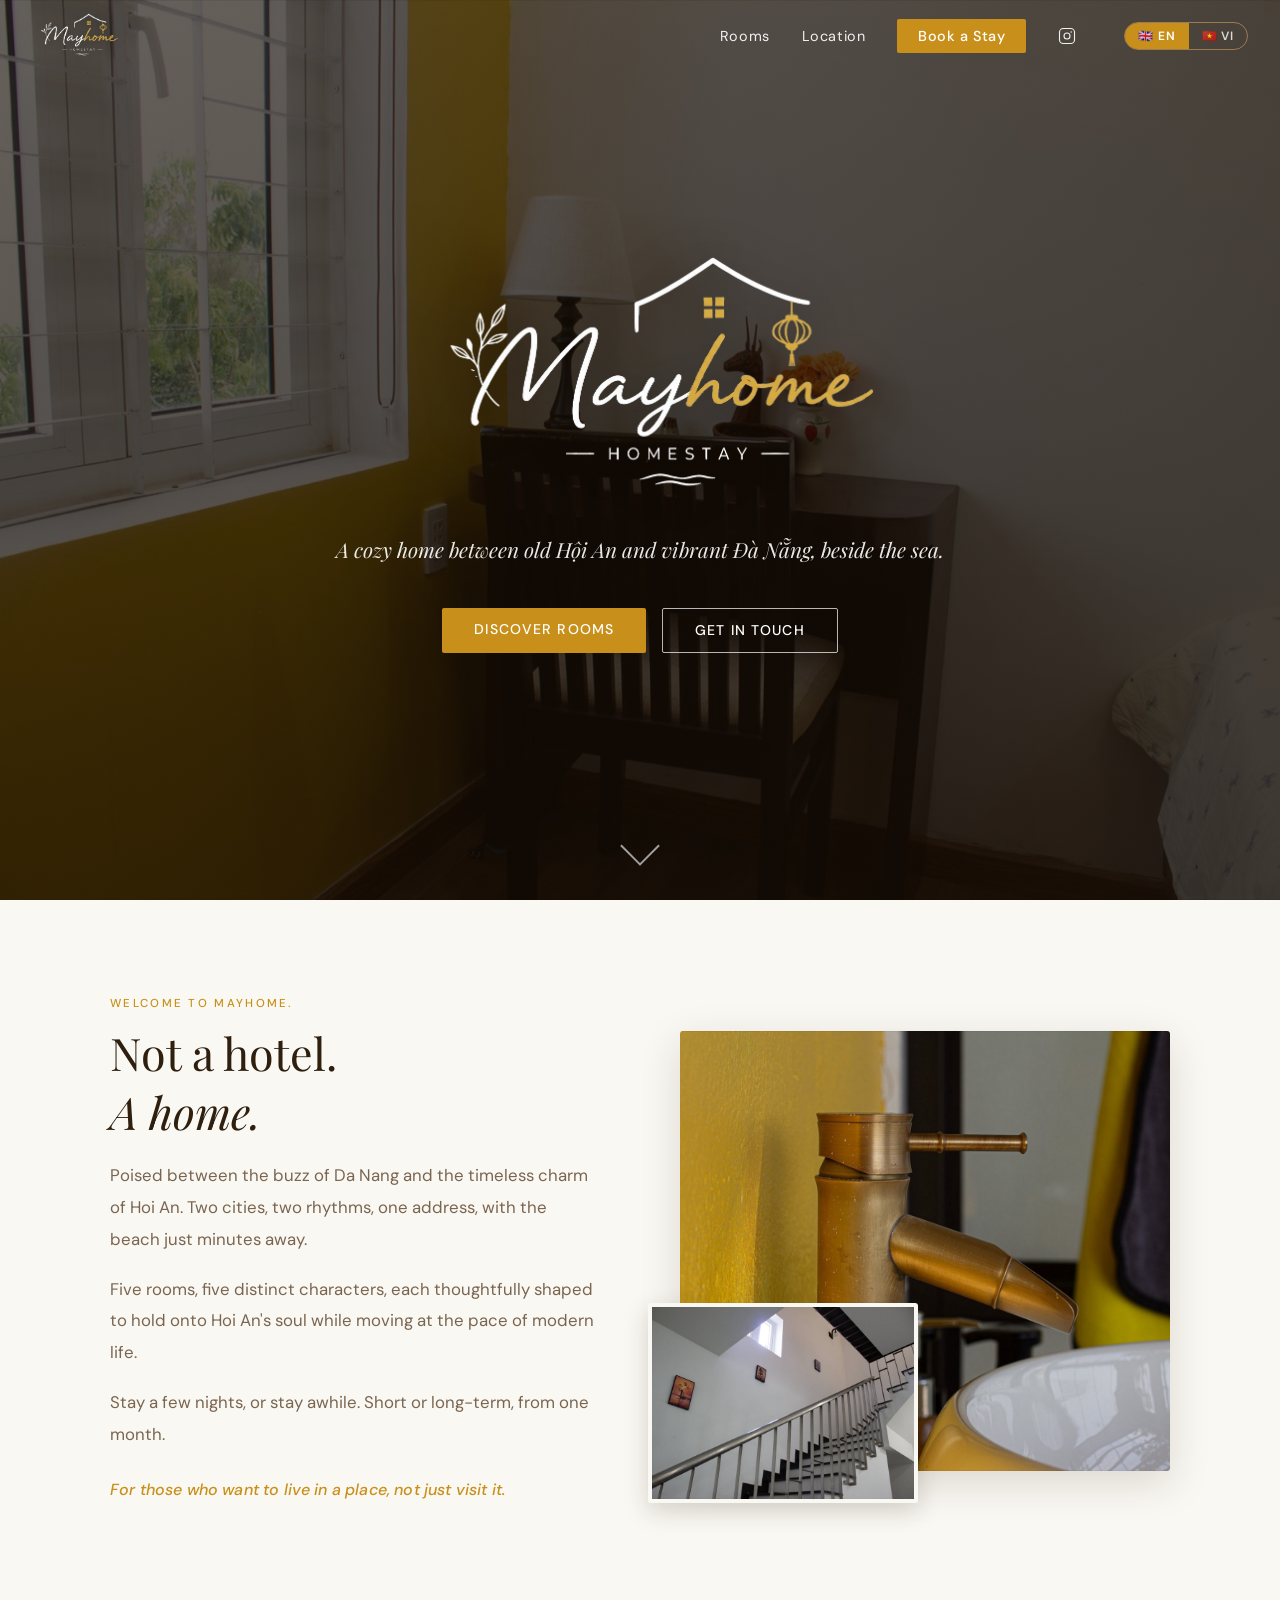
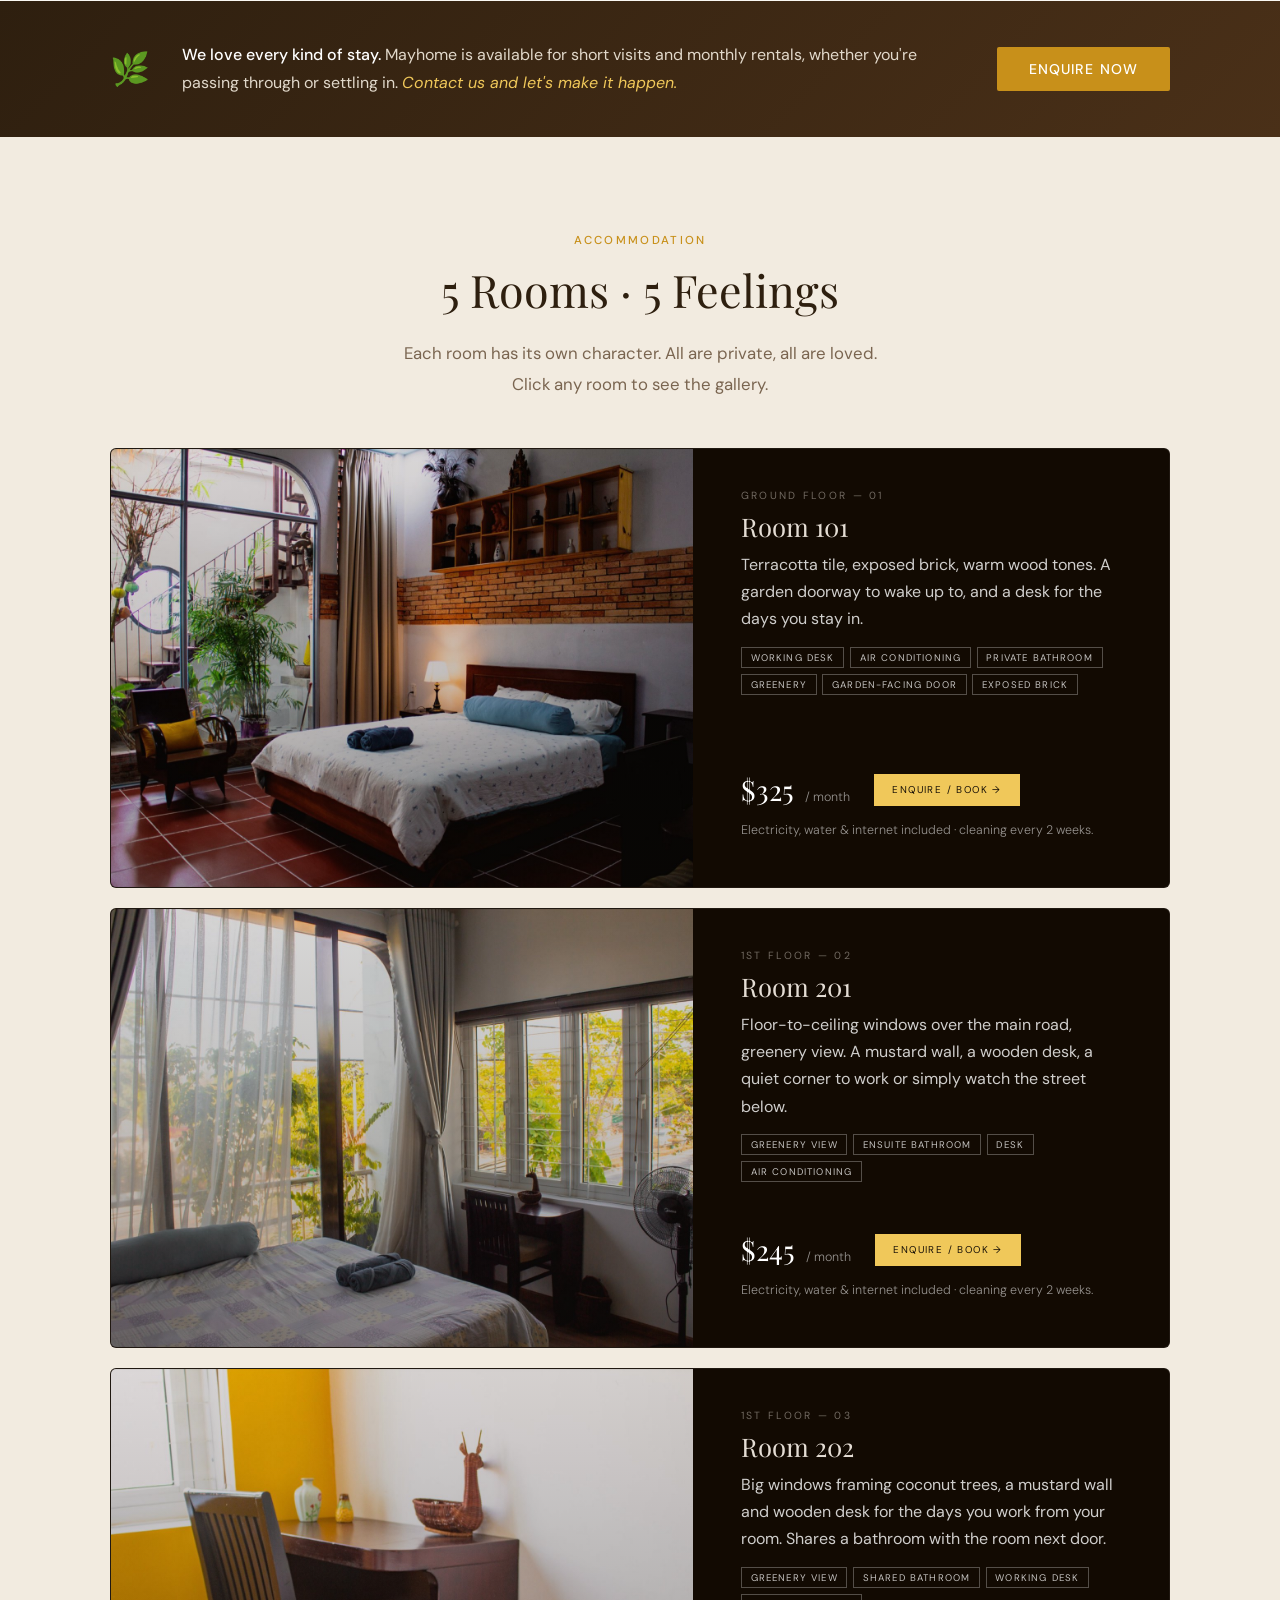
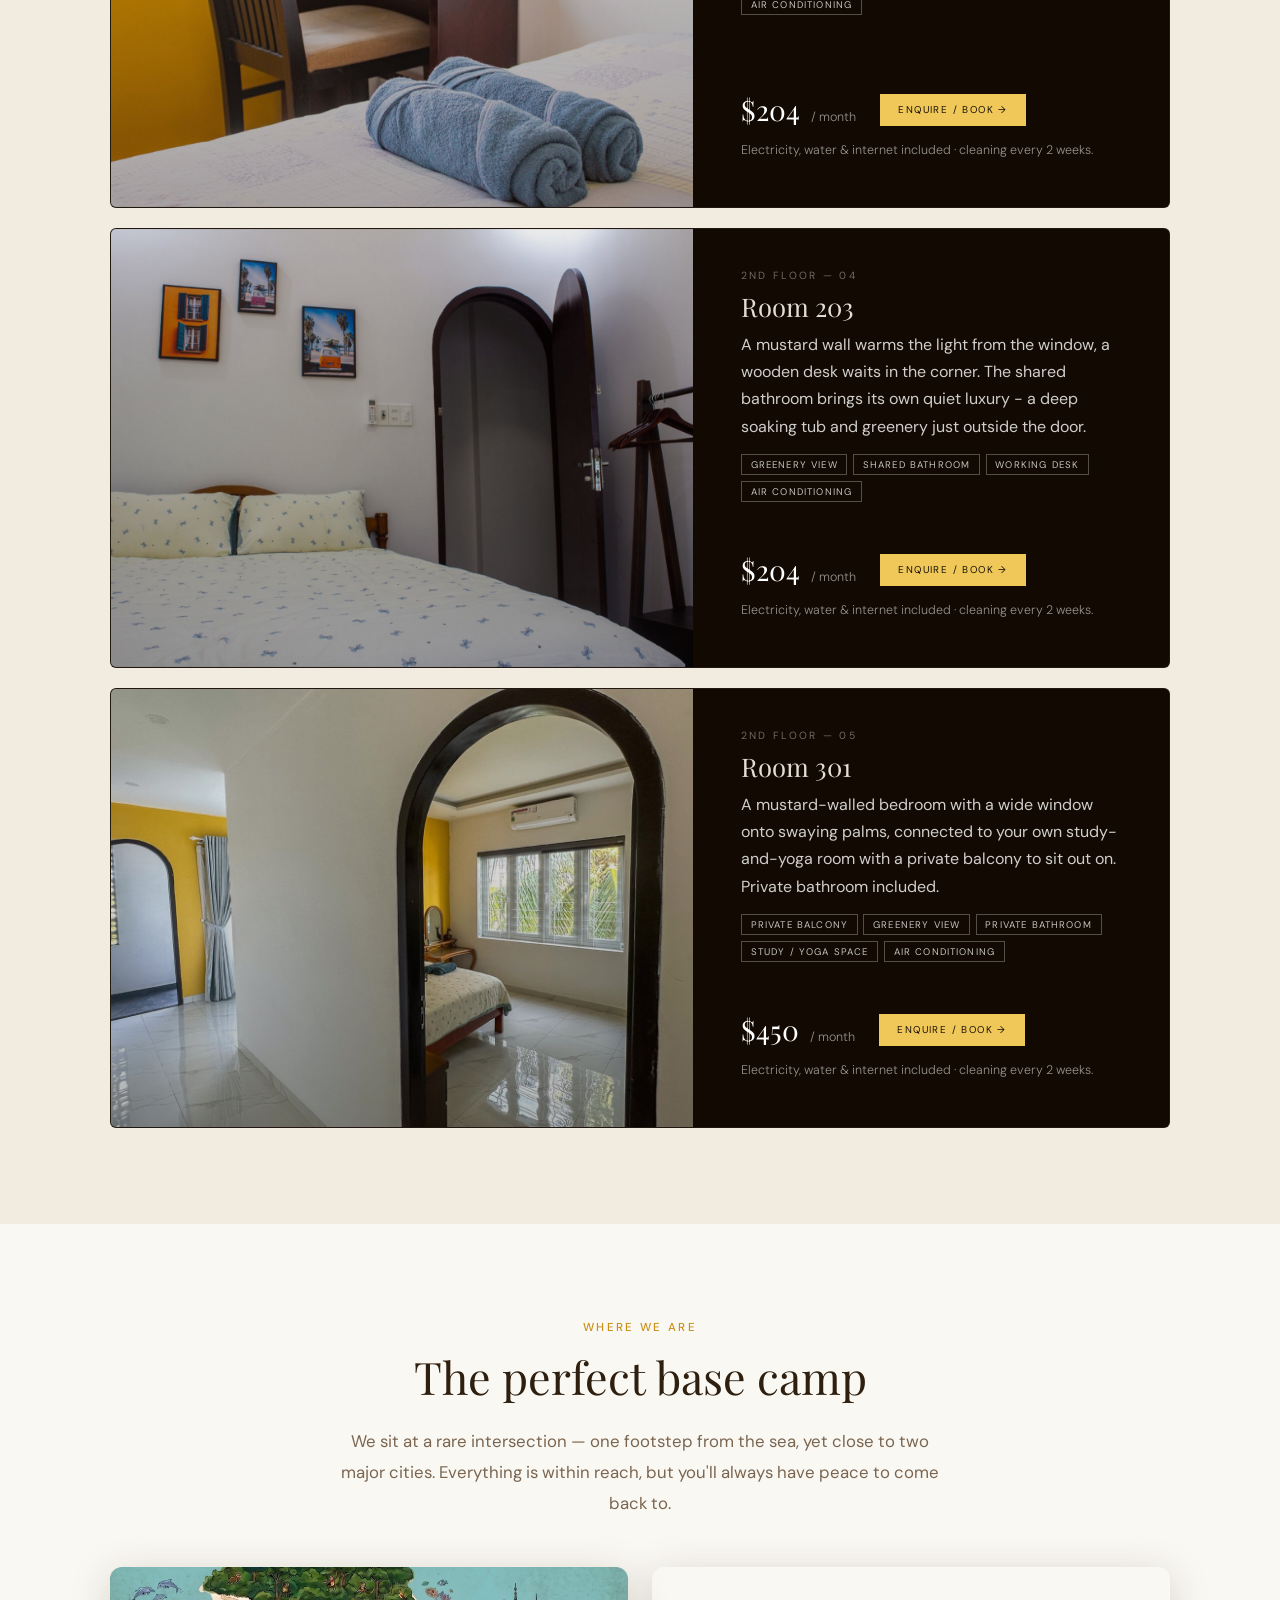
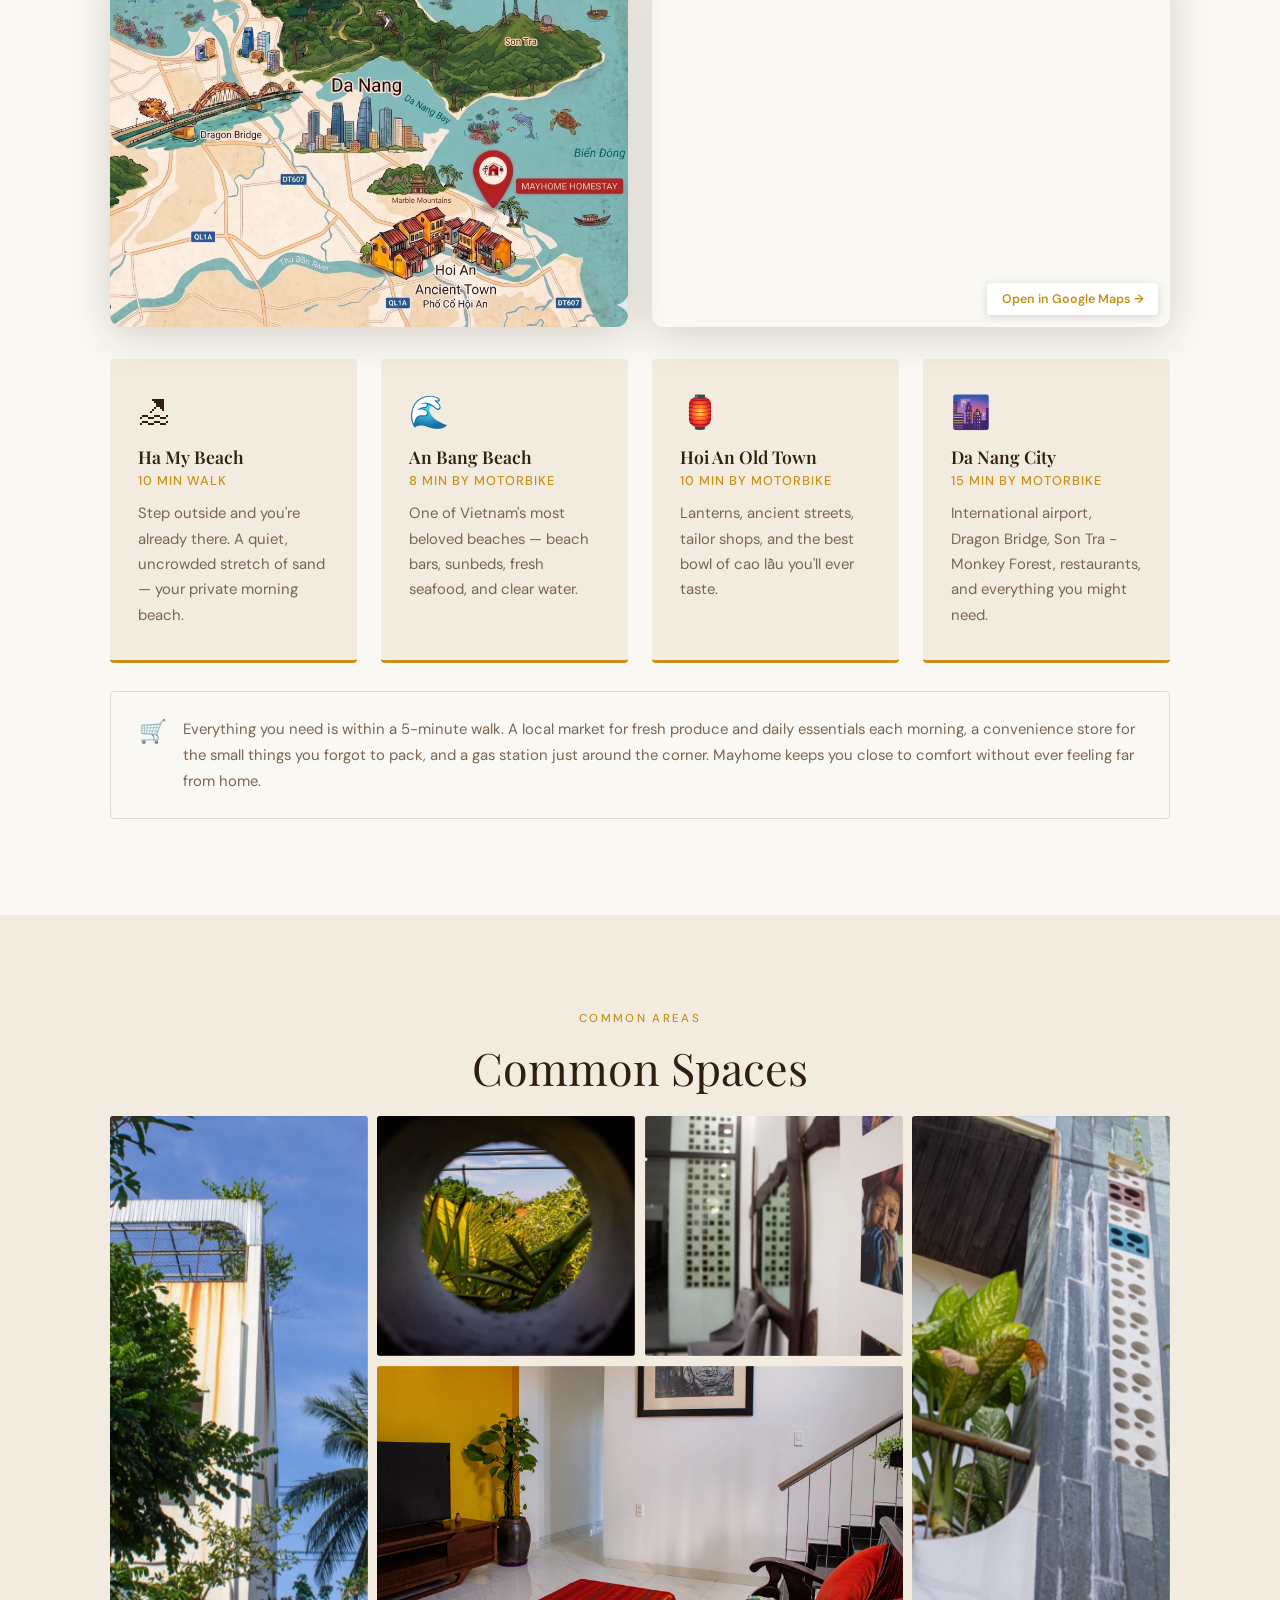
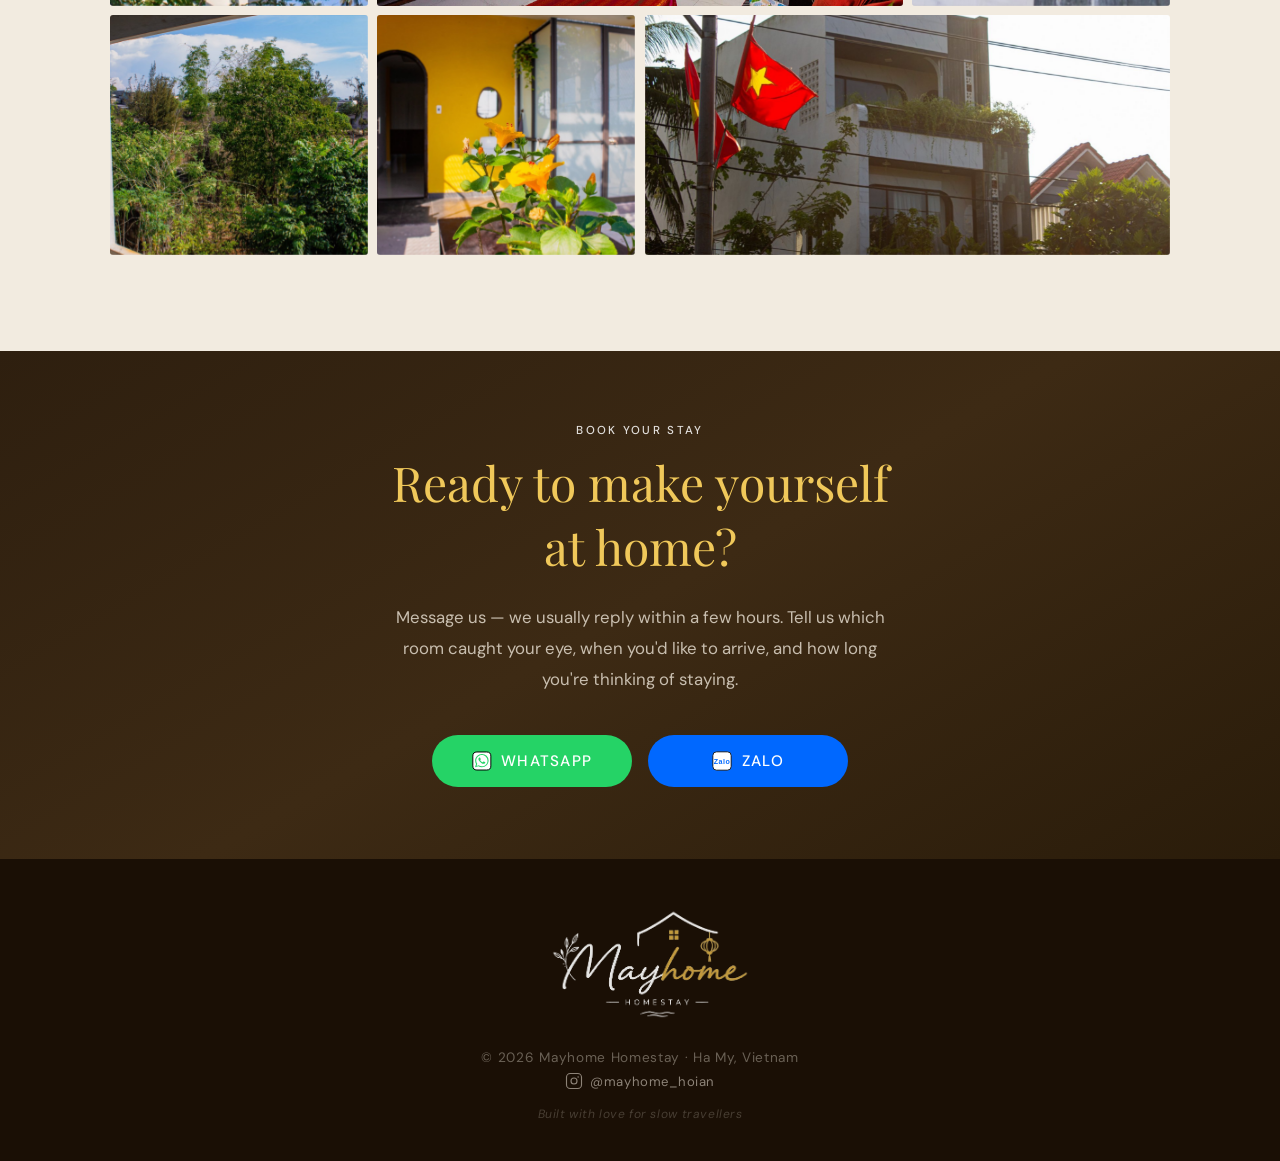
==== index.html @ 9f1d00bd "Add branded social share banner Composite logo over a hero photo (1200x630) for consistent link prev" ====
<!DOCTYPE html>
<html lang="en">
<head>
  <meta charset="UTF-8" />
  <meta name="viewport" content="width=device-width, initial-scale=1.0" />
  <title>Mayhome Homestay — Hoi An, Vietnam</title>
  <meta name="description" content="Mayhome Homestay — five private rooms between Da Nang and Hoi An, one minute from the sea. Monthly stays from $204, WiFi included, long or short term." />
  <link rel="canonical" href="https://www.may-home.vn/" />
  <meta property="og:title" content="Mayhome Homestay — Hoi An, Vietnam" />
  <meta property="og:description" content="Where slow mornings, tropical gardens and genuine warmth come together. Ha My · Between Da Nang &amp; Hoi An." />
  <meta property="og:image" content="https://www.may-home.vn/media/social_banner/mayhome-social-banner.jpg" />
  <meta property="og:image:width" content="1200" />
  <meta property="og:image:height" content="630" />
  <meta property="og:url" content="https://www.may-home.vn/" />
  <meta property="og:type" content="website" />
  <meta name="twitter:card" content="summary_large_image" />
  <meta name="twitter:image" content="https://www.may-home.vn/media/social_banner/mayhome-social-banner.jpg" />
  <link rel="preconnect" href="https://fonts.googleapis.com" />
  <link href="https://fonts.googleapis.com/css2?family=Playfair+Display:ital,wght@0,400;0,600;1,400;1,700&family=DM+Sans:ital,wght@0,300;0,400;0,500;1,300&display=swap" rel="stylesheet" />
  <link rel="stylesheet" href="style.css" />
  <script type="application/ld+json">
  {
    "@context": "https://schema.org",
    "@type": "LodgingBusiness",
    "name": "Mayhome Homestay",
    "description": "Five private rooms between Da Nang and Hoi An, one minute from the sea. Monthly and short-term stays, WiFi included.",
    "url": "https://www.may-home.vn/",
    "image": "https://www.may-home.vn/media/social_banner/mayhome-social-banner.jpg",
    "priceRange": "$204-$450",
    "address": {
      "@type": "PostalAddress",
      "streetAddress": "Ha My, Điện Bàn",
      "addressRegion": "Quảng Nam",
      "addressCountry": "VN"
    },
    "geo": {
      "@type": "GeoCoordinates",
      "latitude": 15.9347221,
      "longitude": 108.3087367
    },
    "sameAs": ["https://www.instagram.com/mayhome_hoian/"]
  }
  </script>
  <!-- Cloudflare Web Analytics -->
  <script type='module' src='https://static.cloudflareinsights.com/beacon.min.js' data-cf-beacon='{"token": "d8edb9a971f94e948e52b238c3713a7d"}'></script>
  <!-- End Cloudflare Web Analytics -->
</head>
<body>

  <!-- NAV -->
  <nav class="nav" id="nav">
    <a href="#" class="nav-logo">
      <img src="media/logo/yellow_logo_transparent.png" alt="Mayhome Homestay" />
    </a>
    <div class="nav-links">
      <a href="#rooms" data-i18n="nav.rooms">Rooms</a>
      <a href="#location" data-i18n="nav.location">Location</a>
      <a href="#contact" class="nav-cta" data-i18n="nav.book">Book a Stay</a>
      <a href="https://www.instagram.com/mayhome_hoian/" class="nav-ig" target="_blank" rel="noopener" aria-label="Instagram">
        <svg width="18" height="18" viewBox="0 0 24 24" fill="none" stroke="currentColor" stroke-width="1.5" stroke-linecap="round" stroke-linejoin="round"><rect x="2" y="2" width="20" height="20" rx="5"/><circle cx="12" cy="12" r="4"/><circle cx="17.5" cy="6.5" r="1" fill="currentColor" stroke="none"/></svg>
      </a>
      <div class="lang-switch">
        <button class="lang-btn active" id="btn-en" onclick="setLang('en')">🇬🇧 EN</button>
        <button class="lang-btn" id="btn-vi" onclick="setLang('vi')">🇻🇳 VI</button>
      </div>
    </div>
    <button class="nav-hamburger" id="hamburger" aria-label="Menu">
      <span></span><span></span><span></span>
    </button>
  </nav>
  <div class="nav-mobile" id="nav-mobile">
    <a href="#rooms" onclick="closeMenu()" data-i18n="nav.rooms">Rooms</a>
    <a href="#location" onclick="closeMenu()" data-i18n="nav.location">Location</a>
    <a href="#contact" onclick="closeMenu()" data-i18n="nav.book">Book a Stay</a>
    <div class="lang-switch lang-switch-mobile">
      <button class="lang-btn active" id="btn-en-m" onclick="setLang('en')">🇬🇧 EN</button>
      <button class="lang-btn" id="btn-vi-m" onclick="setLang('vi')">🇻🇳 VI</button>
    </div>
  </div>

  <!-- HERO -->
  <section class="hero" id="home">
    <div class="hero-overlay"></div>
    <div class="hero-slideshow" id="heroSlideshow"></div>
    <div class="hero-content">
      <h1 class="sr-only">Mayhome Homestay — Private Rooms Between Da Nang and Hoi An, Vietnam</h1>
      <img src="media/logo/yellow_logo_transparent.png" alt="Mayhome Homestay" class="hero-logo" />
      <p data-i18n="hero.desc">A cozy home between old Hội An and vibrant Đà Nẵng, beside the sea.</p>
      <div class="hero-ctas">
        <a href="#rooms" class="btn" data-i18n="hero.cta1">Discover Rooms</a>
        <a href="#contact" class="btn btn-ghost" data-i18n="hero.cta2">Get in Touch</a>
      </div>
    </div>
    <a href="#about" class="scroll-hint" aria-label="Scroll">
      <div class="scroll-arrow"></div>
    </a>
  </section>

  <!-- ABOUT -->
  <section class="section about" id="about">
    <div class="container two-col">
      <div class="text">
        <span class="label" data-i18n="about.label">Welcome to MayHome.</span>
        <h2 data-i18n="about.title">Not a hotel.<br><em>A home.</em></h2>
        <p data-i18n="about.p1">Poised between the buzz of Da Nang and the timeless charm of Hoi An. Two cities, two rhythms, one address, with the beach just minutes away.</p>
        <p data-i18n="about.p2">Five rooms, five distinct characters, each thoughtfully shaped to hold onto Hoi An's soul while moving at the pace of modern life.</p>
        <p data-i18n="about.p3">Stay a few nights, or stay awhile. Short or long-term, from one month.</p>
        <p class="about-tagline" data-i18n="about.tagline">For those who want to live in a place, not just visit it.</p>
      </div>
      <div class="img-stack">
        <div class="img-main" id="aboutSlideMain"></div>
        <div class="img-float" id="aboutSlideFloat"></div>
      </div>
    </div>
  </section>

  <!-- LONG STAY BANNER -->
  <div class="stay-banner" id="stay">
    <div class="container stay-inner">
      <div class="stay-leaf">🌿</div>
      <div class="stay-text" data-i18n="stay.text">
        <strong>We love every kind of stay.</strong>
        Mayhome is available for short visits and monthly rentals, whether you're passing through or settling in. <em>Contact us and let's make it happen.</em>
      </div>
      <a href="#contact" class="btn btn-amber" data-i18n="stay.btn">Enquire Now</a>
    </div>
  </div>

  <!-- ROOMS -->
  <section class="section rooms-section" id="rooms">
    <div class="container">
      <span class="label center-label" data-i18n="rooms.label">Accommodation</span>
      <h2 class="center" data-i18n="rooms.title">5 Rooms · 5 Feelings</h2>
      <p class="lead center" data-i18n="rooms.lead">Each room has its own character. All are private, all are loved.<br class="br-desktop">Click any room to see the gallery.</p>

      <div class="room-grid">

        <div class="room-card--featured" onclick="openGallery(0)" tabindex="0" role="button" data-price-usd="325" data-price-vnd="8000000">
          <div class="room-card-img">
            <img src="media/pictures_space/room_101/IMG_5725.jpg" alt="Room 101" loading="lazy" />
            <div class="room-card-img-overlay"><span data-i18n="room.gallery">View gallery ↗</span></div>
          </div>
          <div class="room-card-info">
            <div class="room-eyebrow" data-i18n="room1.eyebrow">Ground floor &mdash; 01</div>
            <h3>Room 101</h3>
            <p data-i18n="room1.desc">Terracotta tile, exposed brick, warm wood tones. A garden doorway to wake up to, and a desk for the days you stay in.</p>
            <div class="room-tags">
              <span class="room-tag" data-i18n="tag.desk">Working Desk</span>
              <span class="room-tag" data-i18n="tag.ac">Air Conditioning</span>
              <span class="room-tag" data-i18n="tag.privatebath">Private Bathroom</span>
              <span class="room-tag" data-i18n="tag.greenery">Greenery</span>
              <span class="room-tag" data-i18n="tag.gardendoor">Garden-Facing Door</span>
              <span class="room-tag" data-i18n="tag.brick">Exposed Brick</span>
            </div>
            <div class="room-card-bottom">
              <div class="room-price-big">$325 <em>/ month</em></div>
              <a href="#contact" class="room-enquire-btn" onclick="event.stopPropagation()" data-i18n="room.book">Enquire / Book &rarr;</a>
            </div>
            <p class="room-price-note" data-i18n="room1.pricenote">Electricity, water &amp; internet included &middot; cleaning every 2 weeks.</p>
          </div>
        </div>

        <div class="room-card--featured" onclick="openGallery(1)" tabindex="0" role="button" data-price-usd="245" data-price-vnd="6000000">
          <div class="room-card-img">
            <img src="media/pictures_space/room_201/IMG_5185.jpg" alt="Room 201" loading="lazy" />
            <div class="room-card-img-overlay"><span data-i18n="room.gallery">View gallery ↗</span></div>
          </div>
          <div class="room-card-info">
            <div class="room-eyebrow" data-i18n="room2.eyebrow">1st floor &mdash; 02</div>
            <h3>Room 201</h3>
            <p data-i18n="room2.desc">Floor-to-ceiling windows over the main road, greenery view. A mustard wall, a wooden desk, a quiet corner to work or simply watch the street below.</p>
            <div class="room-tags">
              <span class="room-tag" data-i18n="tag.greeneryview">Greenery View</span>
              <span class="room-tag" data-i18n="tag.ensuite">Ensuite Bathroom</span>
              <span class="room-tag" data-i18n="tag.desksimple">Desk</span>
              <span class="room-tag" data-i18n="tag.ac">Air Conditioning</span>
            </div>
            <div class="room-card-bottom">
              <div class="room-price-big">$245 <em>/ month</em></div>
              <a href="#contact" class="room-enquire-btn" onclick="event.stopPropagation()" data-i18n="room.book">Enquire / Book &rarr;</a>
            </div>
            <p class="room-price-note" data-i18n="room2.pricenote">Electricity, water &amp; internet included &middot; cleaning every 2 weeks.</p>
          </div>
        </div>

        <div class="room-card--featured" onclick="openGallery(2)" tabindex="0" role="button" data-price-usd="204" data-price-vnd="5000000">
          <div class="room-card-img">
            <img src="media/pictures_space/room_202/IMG_5158.jpg" alt="Room 202" loading="lazy" />
            <div class="room-card-img-overlay"><span data-i18n="room.gallery">View gallery ↗</span></div>
          </div>
          <div class="room-card-info">
            <div class="room-eyebrow" data-i18n="room3.eyebrow">1st floor &mdash; 03</div>
            <h3>Room 202</h3>
            <p data-i18n="room3.desc">Big windows framing coconut trees, a mustard wall and wooden desk for the days you work from your room. Shares a bathroom with the room next door.</p>
            <div class="room-tags">
              <span class="room-tag" data-i18n="tag.greeneryview">Greenery View</span>
              <span class="room-tag" data-i18n="tag.sharedbath">Shared Bathroom</span>
              <span class="room-tag" data-i18n="tag.desk">Working Desk</span>
              <span class="room-tag" data-i18n="tag.ac">Air Conditioning</span>
            </div>
            <div class="room-card-bottom">
              <div class="room-price-big">$204 <em>/ month</em></div>
              <a href="#contact" class="room-enquire-btn" onclick="event.stopPropagation()" data-i18n="room.book">Enquire / Book &rarr;</a>
            </div>
            <p class="room-price-note" data-i18n="room3.pricenote">Electricity, water &amp; internet included &middot; cleaning every 2 weeks.</p>
          </div>
        </div>

        <div class="room-card--featured" onclick="openGallery(3)" tabindex="0" role="button" data-price-usd="204" data-price-vnd="5000000">
          <div class="room-card-img">
            <img src="media/pictures_space/room_203/IMG_5910.jpg" alt="Room 203" loading="lazy" />
            <div class="room-card-img-overlay"><span data-i18n="room.gallery">View gallery ↗</span></div>
          </div>
          <div class="room-card-info">
            <div class="room-eyebrow" data-i18n="room4.eyebrow">2nd floor &mdash; 04</div>
            <h3>Room 203</h3>
            <p data-i18n="room4.desc">A mustard wall warms the light from the window, a wooden desk waits in the corner. The shared bathroom brings its own quiet luxury - a deep soaking tub and greenery just outside the door.</p>
            <div class="room-tags">
              <span class="room-tag" data-i18n="tag.greeneryview">Greenery View</span>
              <span class="room-tag" data-i18n="tag.sharedbath">Shared Bathroom</span>
              <span class="room-tag" data-i18n="tag.desk">Working Desk</span>
              <span class="room-tag" data-i18n="tag.ac">Air Conditioning</span>
            </div>
            <div class="room-card-bottom">
              <div class="room-price-big">$204 <em>/ month</em></div>
              <a href="#contact" class="room-enquire-btn" onclick="event.stopPropagation()" data-i18n="room.book">Enquire / Book &rarr;</a>
            </div>
            <p class="room-price-note" data-i18n="room4.pricenote">Electricity, water &amp; internet included &middot; cleaning every 2 weeks.</p>
          </div>
        </div>

        <div class="room-card--featured" onclick="openGallery(4)" tabindex="0" role="button" data-price-usd="450" data-price-vnd="11000000">
          <div class="room-card-img">
            <img src="media/pictures_space/room_301/IMG_0966.jpg" alt="Room 301" loading="lazy" />
            <div class="room-card-img-overlay"><span data-i18n="room.gallery">View gallery ↗</span></div>
          </div>
          <div class="room-card-info">
            <div class="room-eyebrow" data-i18n="room5.eyebrow">2nd floor &mdash; 05</div>
            <h3>Room 301</h3>
            <p data-i18n="room5.desc">A mustard-walled bedroom with a wide window onto swaying palms, connected to your own study-and-yoga room with a private balcony to sit out on. Private bathroom included.</p>
            <div class="room-tags">
              <span class="room-tag" data-i18n="tag.balcony">Private Balcony</span>
              <span class="room-tag" data-i18n="tag.greeneryview">Greenery View</span>
              <span class="room-tag" data-i18n="tag.privatebath">Private Bathroom</span>
              <span class="room-tag" data-i18n="tag.studyyoga">Study / Yoga Space</span>
              <span class="room-tag" data-i18n="tag.ac">Air Conditioning</span>
            </div>
            <div class="room-card-bottom">
              <div class="room-price-big">$450 <em>/ month</em></div>
              <a href="#contact" class="room-enquire-btn" onclick="event.stopPropagation()" data-i18n="room.book">Enquire / Book &rarr;</a>
            </div>
            <p class="room-price-note" data-i18n="room5.pricenote">Electricity, water &amp; internet included &middot; cleaning every 2 weeks.</p>
          </div>
        </div>

      </div>
    </div>
  </section>

  <!-- LOCATION -->
  <section class="section location-section" id="location">
    <div class="container">
      <span class="label center-label" data-i18n="loc.label">Where we are</span>
      <h2 class="center" data-i18n="loc.title">The perfect base camp</h2>
      <p class="lead center" data-i18n="loc.lead">We sit at a rare intersection — one footstep from the sea, yet close to two major cities. Everything is within reach, but you'll always have peace to come back to.</p>
      <div class="loc-maps">
        <div class="loc-map">
          <img src="media/location/Gemini_Generated_Image_6gelk56gelk56gel.jpg" alt="Illustrated map showing Mayhome Homestay between Da Nang and Hoi An" />
        </div>
        <div class="loc-map loc-map-google">
          <iframe src="https://www.google.com/maps?q=15.9347221,108.3087367&output=embed" width="100%" height="100%" style="border:0" loading="lazy" referrerpolicy="no-referrer-when-downgrade" title="Mayhome Homestay on Google Maps"></iframe>
          <a href="https://maps.app.goo.gl/4Y7d196aipg9K6at9" target="_blank" rel="noopener" class="loc-map-link">Open in Google Maps &rarr;</a>
        </div>
      </div>
      <div class="loc-grid">
        <div class="loc-card">
          <div class="loc-icon">🏖</div>
          <h3 data-i18n="loc.h1">Ha My Beach</h3>
          <div class="loc-dist" data-i18n="loc.d1">10 min walk</div>
          <p data-i18n="loc.p1">Step outside and you're already there. A quiet, uncrowded stretch of sand — your private morning beach.</p>
        </div>
        <div class="loc-card">
          <div class="loc-icon">🌊</div>
          <h3 data-i18n="loc.h2">An Bang Beach</h3>
          <div class="loc-dist" data-i18n="loc.d2">8 min by motorbike</div>
          <p data-i18n="loc.p2">One of Vietnam's most beloved beaches — beach bars, sunbeds, fresh seafood, and clear water.</p>
        </div>
        <div class="loc-card">
          <div class="loc-icon">🏮</div>
          <h3 data-i18n="loc.h3">Hoi An Old Town</h3>
          <div class="loc-dist" data-i18n="loc.d3">10 min by motorbike</div>
          <p data-i18n="loc.p3">Lanterns, ancient streets, tailor shops, and the best bowl of cao lầu you'll ever taste.</p>
        </div>
        <div class="loc-card">
          <div class="loc-icon">🌆</div>
          <h3 data-i18n="loc.h4">Da Nang City</h3>
          <div class="loc-dist" data-i18n="loc.d4">15 min by motorbike</div>
          <p data-i18n="loc.p4">International airport, Dragon Bridge, Son Tra - Monkey Forest, restaurants, and everything you might need.</p>
        </div>
      </div>
      <div class="loc-note">
        <div class="loc-note-icon">🛒</div>
        <p data-i18n="loc.note">Everything you need is within a 5-minute walk. A local market for fresh produce and daily essentials each morning, a convenience store for the small things you forgot to pack, and a gas station just around the corner. Mayhome keeps you close to comfort without ever feeling far from home.</p>
      </div>
    </div>
  </section>

  <!-- COMMON SPACES -->
  <section class="section gallery-section" id="gallery">
    <div class="container">
      <span class="label center-label" data-i18n="gallery.label">Common Areas</span>
      <h2 class="center" data-i18n="gallery.title">Common Spaces</h2>
      <div class="photo-grid" id="commonSpaceGrid">
        <div class="flip-cell" data-area="a"><div class="flip-inner"><img class="flip-face flip-front" alt="" /><img class="flip-face flip-back" alt="" /></div></div>
        <div class="flip-cell" data-area="b"><div class="flip-inner"><img class="flip-face flip-front" alt="" /><img class="flip-face flip-back" alt="" /></div></div>
        <div class="flip-cell" data-area="c"><div class="flip-inner"><img class="flip-face flip-front" alt="" /><img class="flip-face flip-back" alt="" /></div></div>
        <div class="flip-cell" data-area="d"><div class="flip-inner"><img class="flip-face flip-front" alt="" /><img class="flip-face flip-back" alt="" /></div></div>
        <div class="flip-cell" data-area="e"><div class="flip-inner"><img class="flip-face flip-front" alt="" /><img class="flip-face flip-back" alt="" /></div></div>
        <div class="flip-cell" data-area="f"><div class="flip-inner"><img class="flip-face flip-front" alt="" /><img class="flip-face flip-back" alt="" /></div></div>
        <div class="flip-cell" data-area="g"><div class="flip-inner"><img class="flip-face flip-front" alt="" /><img class="flip-face flip-back" alt="" /></div></div>
        <div class="flip-cell" data-area="h"><div class="flip-inner"><img class="flip-face flip-front" alt="" /><img class="flip-face flip-back" alt="" /></div></div>
      </div>
    </div>
  </section>

  <!-- CONTACT -->
  <section class="section contact-section" id="contact">
    <div class="contact-bg"></div>
    <div class="container center">
      <span class="label center-label light-label" data-i18n="contact.label">Book your stay</span>
      <h2 data-i18n="contact.title">Ready to make yourself<br>at home?</h2>
      <p data-i18n="contact.desc">Message us — we usually reply within a few hours. Tell us which room caught your eye, when you'd like to arrive, and how long you're thinking of staying.</p>
      <div class="contact-ctas">
        <a href="https://wa.me/84349498565" target="_blank" rel="noopener" class="btn btn-whatsapp btn-lg">
          <svg viewBox="0 0 24 24" width="20" height="20" aria-hidden="true"><rect x="1" y="1" width="22" height="22" rx="5" fill="#fff" stroke="#000" stroke-width="1.2"/><path fill="#25d366" d="M12.04 3.4C7.52 3.4 3.85 7.06 3.85 11.6c0 1.46.38 2.85 1.1 4.09L3.7 19.6l4.02-1.22a8.1 8.1 0 0 0 4.32 1.24h.01c4.52 0 8.19-3.66 8.19-8.19a8.14 8.14 0 0 0-2.4-5.78 8.11 8.11 0 0 0-5.8-2.25Zm0 15.02h-.01a6.85 6.85 0 0 1-3.49-.96l-.25-.15-2.6.68.69-2.53-.16-.26a6.87 6.87 0 0 1-1.05-3.6c0-3.8 3.09-6.88 6.89-6.88 1.84 0 3.56.72 4.87 2.02a6.83 6.83 0 0 1 2.01 4.87c0 3.8-3.09 6.81-6.9 6.81Zm3.78-5.14c-.21-.1-1.23-.6-1.42-.68-.19-.07-.33-.1-.47.1-.14.21-.53.68-.65.81-.12.14-.24.16-.45.05-.21-.1-.87-.32-1.65-1.02-.61-.54-1.03-1.22-1.15-1.42-.12-.21-.01-.32.09-.42.09-.1.21-.24.31-.36.1-.12.13-.21.2-.35.07-.14.03-.26-.02-.36-.05-.1-.47-1.13-.64-1.55-.17-.4-.34-.35-.47-.36h-.4c-.14 0-.36.05-.55.26-.19.21-.72.7-.72 1.71s.74 1.99.84 2.13c.1.14 1.44 2.2 3.5 3.09.49.21.87.34 1.17.43.49.16.94.13 1.29.08.39-.06 1.23-.5 1.4-.98.17-.49.17-.9.12-.98-.05-.09-.19-.14-.4-.24Z"/></svg>
          <span>WhatsApp</span>
        </a>
        <a href="https://zalo.me/84349498565" target="_blank" rel="noopener" class="btn btn-zalo btn-lg zalo-mobile-link">
          <svg viewBox="0 0 48 48" width="20" height="20" aria-hidden="true"><rect x="2" y="2" width="44" height="44" rx="9" fill="#fff" stroke="#000" stroke-width="2"/><text x="24" y="31" font-family="Arial, sans-serif" font-size="17" font-weight="700" fill="#0068ff" text-anchor="middle">Zalo</text></svg>
          <span>Zalo</span>
        </a>
        <button type="button" class="btn btn-zalo btn-lg zalo-desktop-btn" onclick="document.getElementById('zaloQr').classList.toggle('open')">
          <svg viewBox="0 0 48 48" width="20" height="20" aria-hidden="true"><rect x="2" y="2" width="44" height="44" rx="9" fill="#fff" stroke="#000" stroke-width="2"/><text x="24" y="31" font-family="Arial, sans-serif" font-size="17" font-weight="700" fill="#0068ff" text-anchor="middle">Zalo</text></svg>
          <span>Zalo</span>
        </button>
      </div>
      <div id="zaloQr" class="zalo-qr-popover">
        <img src="https://api.qrserver.com/v1/create-qr-code/?size=180x180&data=https://zalo.me/84349498565" alt="Scan to chat on Zalo" width="180" height="180" />
        <p>Scan with your phone's camera or Zalo app</p>
      </div>
    </div>
  </section>

  <!-- FOOTER -->
  <footer>
    <img src="media/logo/yellow_logo_transparent.png" alt="Mayhome" class="footer-logo" />
    <p>© 2026 Mayhome Homestay · Ha My, Vietnam</p>
    <a href="https://www.instagram.com/mayhome_hoian/" class="footer-ig" target="_blank" rel="noopener" aria-label="Instagram">
      <svg width="18" height="18" viewBox="0 0 24 24" fill="none" stroke="currentColor" stroke-width="1.5" stroke-linecap="round" stroke-linejoin="round"><rect x="2" y="2" width="20" height="20" rx="5"/><circle cx="12" cy="12" r="4"/><circle cx="17.5" cy="6.5" r="1" fill="currentColor" stroke="none"/></svg>
      @mayhome_hoian
    </a>
    <p class="footer-sub" data-i18n="footer.sub">Built with love for slow travellers</p>
  </footer>

  <!-- SCROLL TO TOP -->
  <button class="scroll-top" id="scrollTop" aria-label="Back to top">↑</button>

  <!-- LIGHTBOX -->
  <div class="lightbox" id="lightbox">
    <div class="lb-backdrop" onclick="closeLightbox()"></div>
    <button class="lb-close" onclick="closeLightbox()" aria-label="Close">&times;</button>
    <button class="lb-prev" onclick="lbPrev()" aria-label="Previous">&#8592;</button>
    <button class="lb-next" onclick="lbNext()" aria-label="Next">&#8594;</button>
    <div class="lb-inner">
      <img id="lb-img" src="" alt="" />
      <div class="lb-caption" id="lb-caption"></div>
    </div>
  </div>

  <script src="main.js"></script>

</body>
</html>
---- style.css ----
/* ─── RESET & BASE ─────────────────────────────── */
*, *::before, *::after { box-sizing: border-box; margin: 0; padding: 0; }

.sr-only {
  position: absolute;
  width: 1px;
  height: 1px;
  padding: 0;
  margin: -1px;
  overflow: hidden;
  clip: rect(0, 0, 0, 0);
  white-space: nowrap;
  border: 0;
}

:root {
  --amber:   #c8901a;
  --amber-l: #f0c85a;
  --cream:   #faf8f3;
  --sand:    #f2ebe0;
  --bark:    #2e1f0f;
  --muted:   #7a6550;
  --yellow:  #f5c400;
  --nav-h:   72px;
}

html { scroll-behavior: smooth; }

body {
  font-family: 'DM Sans', sans-serif;
  color: var(--bark);
  background: var(--cream);
  overflow-x: hidden;
}

h1,h2,h3 { font-family: 'Playfair Display', serif; }
em { font-style: italic; }

img { display: block; max-width: 100%; }

/* ─── NAVBAR ────────────────────────────────────── */
.nav {
  position: fixed;
  top: 0; left: 0; right: 0;
  z-index: 100;
  height: var(--nav-h);
  display: flex;
  align-items: center;
  justify-content: space-between;
  padding: 0 2rem;
  transition: background 0.3s, box-shadow 0.3s;
}

.nav.scrolled {
  background: rgba(250,248,243,0.97);
  box-shadow: 0 1px 20px rgba(46,31,15,0.10);
  backdrop-filter: blur(8px);
}

.nav-logo img {
  height: 48px;
  width: auto;
  filter: drop-shadow(0 1px 4px rgba(0,0,0,0.25));
  transition: filter 0.3s;
}
.nav.scrolled .nav-logo img { filter: brightness(0); }

.nav-links {
  display: flex;
  align-items: center;
  gap: 2rem;
}

.nav-links a {
  color: rgba(255,255,255,0.92);
  text-decoration: none;
  font-size: 0.9rem;
  font-weight: 400;
  letter-spacing: 0.04em;
  transition: color 0.2s;
}
.nav.scrolled .nav-links a { color: var(--muted); }
.nav-links a:hover { color: var(--amber); }

.nav-cta {
  background: var(--amber) !important;
  color: #fff !important;
  padding: 0.5rem 1.3rem;
  border-radius: 2px;
  font-weight: 500 !important;
  transition: background 0.2s !important;
}
.nav-cta:hover { background: #a8730f !important; }

/* Language switcher */
.lang-switch {
  display: flex;
  align-items: center;
  margin-left: 1rem;
  border: 1.5px solid rgba(197,156,90,0.65);
  border-radius: 100px;
  overflow: hidden;
  flex-shrink: 0;
}
.nav.scrolled .lang-switch { border-color: rgba(197,156,90,0.55); }
.lang-sep { display: none; }
.lang-btn {
  background: transparent;
  border: none;
  color: rgba(255,255,255,0.8);
  font-family: inherit;
  font-size: 0.75rem;
  font-weight: 600;
  letter-spacing: 0.07em;
  cursor: pointer;
  padding: 5px 13px;
  transition: background 0.2s, color 0.2s;
  white-space: nowrap;
}
.nav.scrolled .lang-btn { color: var(--bark); }
.lang-btn.active { background: var(--amber); color: #fff !important; }
.lang-btn:hover:not(.active) { background: rgba(197,156,90,0.15); color: var(--amber); }
.lang-switch-mobile {
  border-color: rgba(197,156,90,0.45);
  margin-left: 0;
  border-top: none;
  padding-top: 0;
  margin-top: 0;
  align-self: flex-start;
}
.lang-switch-mobile .lang-btn { color: var(--bark); }

.nav-hamburger {
  display: none;
  flex-direction: column;
  gap: 5px;
  background: none;
  border: none;
  cursor: pointer;
  padding: 4px;
}
.nav-hamburger span {
  display: block;
  width: 24px;
  height: 2px;
  background: #fff;
  transition: all 0.3s;
  border-radius: 2px;
}
.nav.scrolled .nav-hamburger span { background: var(--bark); }
.nav-hamburger.open span:nth-child(1) { transform: translateY(7px) rotate(45deg); }
.nav-hamburger.open span:nth-child(2) { opacity: 0; }
.nav-hamburger.open span:nth-child(3) { transform: translateY(-7px) rotate(-45deg); }

.nav-mobile {
  display: none;
  position: fixed;
  top: var(--nav-h);
  left: 0; right: 0;
  background: var(--cream);
  padding: 1.5rem 2rem 2rem;
  z-index: 99;
  flex-direction: column;
  gap: 1.25rem;
  box-shadow: 0 4px 20px rgba(0,0,0,0.1);
  transform: translateY(-10px);
  opacity: 0;
  transition: all 0.3s;
  pointer-events: none;
}
.nav-mobile.open {
  display: flex;
  opacity: 1;
  transform: translateY(0);
  pointer-events: all;
}
.nav-mobile a {
  color: var(--bark);
  text-decoration: none;
  font-size: 1.1rem;
  font-weight: 400;
  padding-bottom: 0.75rem;
  border-bottom: 1px solid var(--sand);
}

/* ─── HERO ──────────────────────────────────────── */
.hero {
  position: relative;
  height: 100vh;
  min-height: 600px;
  display: flex;
  align-items: center;
  justify-content: center;
  overflow: hidden;
}

.hero-slideshow {
  position: absolute;
  inset: 0;
  width: 100%;
  height: 100%;
}

.hero-slide {
  position: absolute;
  inset: 0;
  width: 100%;
  height: 100%;
  object-fit: cover;
  object-position: center 60%;
  opacity: 0;
  transition: opacity 2.5s ease-in-out;
}

.hero-slide.active {
  opacity: 1;
}

.hero-overlay {
  position: absolute;
  inset: 0;
  background: linear-gradient(
    160deg,
    rgba(20,12,4,0.65) 0%,
    rgba(20,12,4,0.80) 100%
  );
  z-index: 1;
}

.hero-content {
  position: relative;
  z-index: 2;
  text-align: center;
  color: #fff;
  padding: 0 1.5rem;
  max-width: 700px;
}

.eyebrow {
  display: inline-block;
  font-size: 0.75rem;
  font-weight: 400;
  letter-spacing: 0.22em;
  text-transform: uppercase;
  color: var(--amber-l);
  margin-bottom: 1rem;
  opacity: 0.9;
}

.hero-logo {
  width: clamp(260px, 50vw, 480px);
  margin: 0 auto 1.25rem;
  filter: drop-shadow(0 2px 24px rgba(0,0,0,0.35));
}

.hero-content p {
  font-family: 'Playfair Display', serif;
  font-size: clamp(1.05rem, 2.6vw, 1.3rem);
  font-weight: 400;
  font-style: italic;
  line-height: 1.7;
  margin-bottom: 2.5rem;
  opacity: 0.9;
}

.hero-ctas {
  display: flex;
  gap: 1rem;
  justify-content: center;
  flex-wrap: wrap;
}

.scroll-hint {
  position: absolute;
  bottom: 2.5rem;
  left: 50%;
  transform: translateX(-50%);
  z-index: 2;
  cursor: pointer;
}
.scroll-arrow {
  width: 28px;
  height: 28px;
  border-right: 2px solid rgba(255,255,255,0.6);
  border-bottom: 2px solid rgba(255,255,255,0.6);
  transform: rotate(45deg);
  animation: bounce 1.8s infinite;
}
@keyframes bounce {
  0%,100% { transform: rotate(45deg) translateY(0); }
  50%      { transform: rotate(45deg) translateY(6px); }
}

/* ─── BUTTONS ───────────────────────────────────── */
.btn {
  display: inline-block;
  padding: 0.8rem 2rem;
  background: var(--amber);
  color: #fff;
  text-decoration: none;
  font-family: 'DM Sans', sans-serif;
  font-size: 0.88rem;
  font-weight: 500;
  letter-spacing: 0.08em;
  text-transform: uppercase;
  border-radius: 2px;
  transition: background 0.2s, transform 0.15s;
  cursor: pointer;
  border: none;
}
.btn:hover { background: #a8730f; transform: translateY(-2px); }

.btn-ghost {
  background: transparent;
  border: 1.5px solid rgba(255,255,255,0.7);
  color: #fff;
}
.btn-ghost:hover { background: rgba(255,255,255,0.15); transform: translateY(-2px); }

.btn-amber { background: var(--amber); }
.btn-amber:hover { background: #a8730f; }

.btn-lg { padding: 1rem 2.5rem; font-size: 0.95rem; }

.contact-ctas {
  display: flex;
  gap: 1rem;
  justify-content: center;
  flex-wrap: wrap;
}

.btn-zalo svg text { text-transform: none; }

.btn-whatsapp,
.btn-zalo {
  display: inline-flex;
  align-items: center;
  justify-content: center;
  gap: 0.6rem;
  width: 200px;
  border-radius: 999px;
}

.btn-whatsapp {
  background: #25d366;
}
.btn-whatsapp:hover { background: #1ebe59; }

.btn-zalo {
  background: #0068ff;
}
.btn-zalo:hover { background: #0052cc; }

.zalo-mobile-link { display: none; }
.zalo-desktop-btn { display: inline-flex; }
@media (max-width: 720px) {
  .zalo-mobile-link { display: inline-flex; }
  .zalo-desktop-btn { display: none; }
}

.zalo-qr-popover {
  display: none;
  flex-direction: column;
  align-items: center;
  gap: 0.6rem;
  margin: 1.5rem auto 0;
  padding: 1.25rem;
  background: #fff;
  border-radius: 8px;
  max-width: 240px;
}
.zalo-qr-popover.open { display: flex; }
.zalo-qr-popover p {
  font-family: 'DM Sans', sans-serif;
  font-size: 0.8rem;
  color: #333;
  margin: 0;
  text-align: center;
  opacity: 1;
}

/* ─── LAYOUT ────────────────────────────────────── */
.section { padding: 6rem 1.5rem; }

.container {
  max-width: 1060px;
  margin: 0 auto;
}

.center { text-align: center; }

.label {
  display: block;
  font-size: 0.72rem;
  font-weight: 500;
  letter-spacing: 0.2em;
  text-transform: uppercase;
  color: var(--amber);
  margin-bottom: 0.75rem;
}
.center-label { text-align: center; }
.light-label { color: rgba(255,255,255,0.85); }

h2 {
  font-size: clamp(1.9rem, 4vw, 2.8rem);
  font-weight: 400;
  margin-bottom: 1.2rem;
  color: var(--bark);
}

.lead {
  font-size: 1.05rem;
  color: var(--muted);
  line-height: 1.85;
  max-width: 600px;
  margin: 0 auto 3rem;
}

/* ─── ABOUT ─────────────────────────────────────── */
.about { background: var(--cream); }

.two-col {
  display: grid;
  grid-template-columns: 1fr 1fr;
  gap: 5rem;
  align-items: center;
}

.two-col .text h2 { margin-top: 0.5rem; }

.two-col .text p {
  font-size: 1.05rem;
  line-height: 1.9;
  color: var(--muted);
  margin-bottom: 1.1rem;
}

.about-tagline {
  font-style: italic;
  color: var(--amber) !important;
  font-weight: 500;
  margin-top: 1.5rem !important;
  margin-bottom: 0 !important;
  font-size: 1rem !important;
  letter-spacing: 0.01em;
}

.img-stack { position: relative; }

.img-main {
  position: relative;
  width: 100%;
  height: 440px;
  border-radius: 3px;
  box-shadow: 0 12px 40px rgba(46,31,15,0.15);
  overflow: hidden;
}

.img-float {
  position: absolute;
  bottom: -2rem;
  left: -2rem;
  width: 55%;
  height: 200px;
  border-radius: 3px;
  border: 4px solid var(--cream);
  box-shadow: 0 8px 24px rgba(46,31,15,0.18);
  overflow: hidden;
}

.about-slide {
  position: absolute;
  inset: 0;
  width: 100%;
  height: 100%;
  object-fit: cover;
  opacity: 0;
  transition: opacity 2.5s ease-in-out;
}

.about-slide.active {
  opacity: 1;
}

/* ─── LONG STAY BANNER ──────────────────────────── */
.stay-banner {
  background: linear-gradient(135deg, #2e1f0f 0%, #4a3018 100%);
  padding: 2.5rem 1.5rem;
}

.stay-inner {
  display: flex;
  align-items: center;
  gap: 2rem;
  flex-wrap: wrap;
}

.stay-leaf {
  font-size: 2rem;
  flex-shrink: 0;
}

.stay-text {
  flex: 1;
  min-width: 260px;
  font-size: 1rem;
  line-height: 1.75;
  color: rgba(255,248,235,0.85);
}
.stay-text strong { color: #fff; font-weight: 500; }
.stay-text em { color: var(--amber-l); font-style: italic; }

/* ─── ROOMS ─────────────────────────────────────── */
/* ─── ROOMS GRID ─────────────────────────────────── */
.rooms-section { background: var(--sand); }

.room-grid {
  display: grid;
  grid-template-columns: 1fr 1fr;
  gap: 1.25rem;
  margin-top: 2.5rem;
}

/* Featured card — full width, dark, horizontal */
.room-card--featured {
  grid-column: span 2;
  display: grid;
  grid-template-columns: 55% 45%;
  height: 440px;
  background: #120a02;
  border-radius: 6px;
  overflow: hidden;
  cursor: pointer;
  outline: none;
  border: 1px solid rgba(255,255,255,0.06);
  transition: border-color 0.35s, box-shadow 0.35s;
}

.room-card--featured:hover, .room-card--featured:focus {
  border-color: rgba(197,156,90,0.55);
  box-shadow: 0 0 0 1px rgba(197,156,90,0.25), 0 10px 40px rgba(0,0,0,0.25);
}

/* Regular cards — vertical, white */
.room-card {
  background: #fff;
  border-radius: 6px;
  overflow: hidden;
  cursor: pointer;
  outline: none;
  display: flex;
  flex-direction: column;
  border-bottom: 3px solid var(--amber);
  transition: transform 0.25s, box-shadow 0.25s;
}

.room-card:hover, .room-card:focus {
  transform: translateY(-5px);
  box-shadow: 0 14px 40px rgba(46,31,15,0.13);
}

/* Image */
.room-card-img {
  position: relative;
  overflow: hidden;
  height: 240px;
  flex-shrink: 0;
}

.room-card--featured .room-card-img { height: 100%; }

.room-card-img img {
  width: 100%; height: 100%;
  object-fit: cover;
  transition: transform 0.6s;
}

.room-card:hover .room-card-img img,
.room-card--featured:hover .room-card-img img { transform: scale(1.04); }

.room-card-img::after {
  content: '';
  position: absolute; inset: 0;
  background: linear-gradient(180deg, rgba(20,14,8,0.08) 0%, rgba(20,14,8,0.3) 100%);
  pointer-events: none;
}

.room-card-img-overlay {
  position: absolute; inset: 0;
  background: rgba(20,14,8,0.35);
  display: flex; align-items: center; justify-content: center;
  opacity: 0; transition: opacity 0.3s;
  z-index: 1;
}

.room-card:hover .room-card-img-overlay,
.room-card--featured:hover .room-card-img-overlay { opacity: 1; }

.room-card-img-overlay span {
  color: #fff;
  font-size: 0.8rem;
  letter-spacing: 0.14em;
  text-transform: uppercase;
  border: 1px solid rgba(255,255,255,0.6);
  padding: 0.5rem 1.2rem;
  font-family: 'DM Sans', sans-serif;
}

/* Info — featured (dark) */
.room-card--featured .room-card-info {
  display: flex;
  flex-direction: column;
  justify-content: center;
  padding: 2.5rem 3rem 3rem;
  color: #e4ddd4;
}

/* Info — regular (light) */
.room-card .room-card-info {
  padding: 1.5rem 1.75rem 1.75rem;
  display: flex;
  flex-direction: column;
  flex: 1;
}

/* Eyebrow */
.room-eyebrow {
  font-size: 0.65rem;
  letter-spacing: 0.22em;
  text-transform: uppercase;
  margin-bottom: 0.6rem;
  font-family: 'DM Sans', sans-serif;
}
.room-card--featured .room-eyebrow { color: rgba(228,221,212,0.45); }
.room-card .room-eyebrow { color: var(--amber); }

/* Room name */
.room-card-info h3 {
  font-family: 'Playfair Display', serif;
  font-weight: 400;
  line-height: 1.15;
  margin-bottom: 0.6rem;
}
.room-card--featured .room-card-info h3 { font-size: clamp(1.5rem, 2vw, 2rem); color: #e4ddd4; transition: color 0.35s; }
.room-card .room-card-info h3 { font-size: 1.3rem; color: var(--bark); }

/* Description */
.room-card-info p { line-height: 1.7; margin-bottom: 0.9rem; }
.room-card--featured .room-card-info p { font-size: 1rem; color: rgba(255,255,255,0.8); }
.room-card .room-card-info p { font-size: 0.88rem; color: var(--muted); }

/* Tags */
.room-tags { display: flex; flex-wrap: wrap; gap: 0.35rem; margin-bottom: 1.1rem; }
.room-tag {
  font-size: 0.6rem;
  letter-spacing: 0.12em;
  text-transform: uppercase;
  padding: 0.2rem 0.55rem;
  font-family: 'DM Sans', sans-serif;
}
.room-card--featured .room-tag { border: 1px solid rgba(255,255,255,0.28); color: rgba(255,255,255,0.75); }
.room-card .room-tag { border: 1px solid rgba(46,31,15,0.18); color: var(--muted); }

.room-tags-service { margin-top: -0.4rem; }
.room-tag-service {
  border-style: dashed !important;
}
.room-card--featured .room-tag-service { border-color: rgba(200,144,26,0.55) !important; color: var(--amber-l); }
.room-card .room-tag-service { border-color: rgba(200,144,26,0.45) !important; color: var(--amber); }

/* Bottom: price + button */
.room-card-bottom {
  display: flex;
  align-items: center;
  gap: 1.5rem;
  margin-top: auto;
}

.room-price-big {
  font-family: 'Playfair Display', serif;
  font-size: 1.75rem;
  font-weight: 400;
  line-height: 1;
  white-space: nowrap;
  transition: color 0.35s;
}
.room-price-big em {
  font-family: 'DM Sans', sans-serif;
  font-style: normal;
  font-size: 0.78rem;
  font-weight: 300;
  margin-left: 0.25rem;
}
.room-card--featured .room-price-big { color: #fff; }
.room-card--featured .room-price-big em { color: rgba(255,255,255,0.55); }
.room-card .room-price-big { color: var(--bark); }
.room-card .room-price-big em { color: var(--muted); }

.room-card-info p.room-price-note {
  font-family: 'DM Sans', sans-serif;
  font-size: 0.78rem;
  font-weight: 300;
  line-height: 1.5;
  margin-top: 0.9rem;
  margin-bottom: 0;
}
.room-card--featured .room-card-info p.room-price-note { color: rgba(255,255,255,0.55); }
.room-card .room-card-info p.room-price-note { color: var(--muted); }

/* Hover: featured amber shift */
.room-card--featured:hover .room-card-info h3 { color: #c59c5a; }
.room-card--featured:hover .room-price-big { color: #c59c5a; }

/* Enquire button */
.room-enquire-btn {
  display: inline-block;
  padding: 0.55rem 1.1rem;
  font-size: 0.62rem;
  letter-spacing: 0.14em;
  text-transform: uppercase;
  text-decoration: none;
  font-family: 'DM Sans', sans-serif;
  white-space: nowrap;
  background: var(--amber-l);
  color: #1a1208;
  border: 1px solid var(--amber-l);
  transition: background 0.2s, border-color 0.2s, color 0.2s;
}
.room-enquire-btn:hover { background: #f7d67a; border-color: #f7d67a; }

/* Amenities strip */
.amenities-strip {
  display: flex;
  flex-wrap: wrap;
  gap: 0.75rem 1.5rem;
  justify-content: center;
  padding-top: 1.5rem;
  border-top: 1px solid rgba(46,31,15,0.1);
}

.amenity {
  font-size: 0.88rem;
  color: var(--muted);
  font-weight: 400;
}

/* ─── LOCATION ──────────────────────────────────── */
.location-section { background: var(--cream); }

.loc-maps {
  display: grid;
  grid-template-columns: 1fr 1fr;
  gap: 1.5rem;
  max-width: 1100px;
  margin: 2.5rem auto 2rem;
}
@media (max-width: 800px) {
  .loc-maps { grid-template-columns: 1fr; }
}

.loc-map {
  position: relative;
  border-radius: 12px;
  overflow: hidden;
  box-shadow: 0 8px 40px rgba(46,31,15,0.18);
}
.loc-map img {
  width: 100%;
  height: 100%;
  object-fit: cover;
  display: block;
}
.loc-map-google {
  min-height: 320px;
}
.loc-map-google iframe {
  position: absolute;
  inset: 0;
}
.loc-map-link {
  position: absolute;
  right: 0.75rem;
  bottom: 0.75rem;
  z-index: 2;
  background: #fff;
  color: var(--amber, #b8860b);
  font-family: 'DM Sans', sans-serif;
  font-size: 0.78rem;
  font-weight: 600;
  padding: 0.5rem 0.9rem;
  border-radius: 4px;
  text-decoration: none;
  box-shadow: 0 2px 10px rgba(0,0,0,0.15);
}

.loc-grid {
  display: grid;
  grid-template-columns: repeat(auto-fit, minmax(220px, 1fr));
  gap: 1.5rem;
  margin-top: 0.5rem;
}

.loc-card {
  background: var(--sand);
  border-radius: 4px;
  padding: 2rem 1.75rem;
  border-bottom: 3px solid var(--amber);
  transition: transform 0.25s, box-shadow 0.25s;
}

.loc-card:hover {
  transform: translateY(-4px);
  box-shadow: 0 10px 28px rgba(46,31,15,0.1);
}

.loc-icon { font-size: 2rem; margin-bottom: 0.75rem; }

.loc-card h3 {
  font-size: 1.1rem;
  font-weight: 600;
  margin-bottom: 0.3rem;
}

.loc-dist {
  font-size: 0.8rem;
  font-weight: 500;
  letter-spacing: 0.08em;
  text-transform: uppercase;
  color: var(--amber);
  margin-bottom: 0.75rem;
}

.loc-card p {
  font-size: 0.93rem;
  color: var(--muted);
  line-height: 1.7;
}

.loc-note {
  display: flex;
  align-items: flex-start;
  gap: 1rem;
  margin-top: 1.75rem;
  padding: 1.5rem 1.75rem;
  background: transparent;
  border: 1px solid rgba(46,31,15,0.14);
  border-radius: 4px;
}

.loc-note-icon {
  font-size: 1.4rem;
  line-height: 1.4;
  flex-shrink: 0;
}

.loc-note p {
  font-size: 0.93rem;
  color: var(--muted);
  line-height: 1.75;
}

/* ─── PHOTO GRID ────────────────────────────────── */
.gallery-section { background: var(--sand); }

.photo-grid {
  display: grid;
  grid-template-columns: repeat(4, 1fr);
  grid-template-rows: repeat(3, 240px);
  gap: 0.6rem;
  margin-top: 1rem;
  grid-template-areas:
    "a b c d"
    "a e e d"
    "f g h h";
}

.flip-cell {
  width: 100%;
  height: 100%;
  border-radius: 3px;
  overflow: hidden;
  perspective: 1200px;
  cursor: zoom-in;
}
.flip-cell[data-area="a"] { grid-area: a; }
.flip-cell[data-area="b"] { grid-area: b; }
.flip-cell[data-area="c"] { grid-area: c; }
.flip-cell[data-area="d"] { grid-area: d; }
.flip-cell[data-area="e"] { grid-area: e; }
.flip-cell[data-area="f"] { grid-area: f; }
.flip-cell[data-area="g"] { grid-area: g; }
.flip-cell[data-area="h"] { grid-area: h; }

.flip-inner {
  position: relative;
  width: 100%;
  height: 100%;
  transition: transform 1.4s cubic-bezier(0.45, 0.05, 0.15, 1);
  transform-style: preserve-3d;
}
.flip-inner.flipped { transform: rotateY(180deg); }

.flip-face {
  position: absolute;
  inset: 0;
  width: 100%;
  height: 100%;
  object-fit: cover;
  backface-visibility: hidden;
}
.flip-face.flip-back { transform: rotateY(180deg); }

.flip-cell:hover .flip-face { filter: brightness(0.92); }


/* ─── CONTACT ───────────────────────────────────── */
.contact-section {
  background: linear-gradient(150deg, #2e1f0f 0%, #3d2a14 50%, #2a1c0a 100%);
  padding: 4.5rem 1.5rem;
  color: #fff;
}

.contact-section h2 {
  color: var(--amber-l);
  font-size: clamp(2rem, 4vw, 3rem);
  margin-bottom: 1.5rem;
}

.contact-section p {
  font-size: 1.05rem;
  color: rgba(255,248,235,0.72);
  line-height: 1.85;
  max-width: 520px;
  margin: 0 auto 2.5rem;
}

/* ─── SCROLL TO TOP ─────────────────────────────── */
.scroll-top {
  position: fixed;
  bottom: 2rem;
  right: 2rem;
  width: 42px;
  height: 42px;
  background: var(--amber);
  color: #fff;
  border: none;
  border-radius: 50%;
  font-size: 1.1rem;
  cursor: pointer;
  opacity: 0;
  pointer-events: none;
  transition: opacity 0.3s, transform 0.3s;
  z-index: 99;
  display: flex;
  align-items: center;
  justify-content: center;
}

.scroll-top.visible {
  opacity: 1;
  pointer-events: auto;
}

.scroll-top:hover { transform: translateY(-3px); }

/* ─── FOOTER ────────────────────────────────────── */
footer {
  background: #1a0f05;
  text-align: center;
  padding: 3rem 1.5rem 2rem;
}

.footer-logo {
  width: clamp(160px, 30vw, 220px);
  height: auto;
  margin: 0 auto 1.25rem;
  opacity: 0.9;
}

footer p {
  font-size: 0.85rem;
  color: rgba(255,248,235,0.35);
  letter-spacing: 0.05em;
  margin-bottom: 0.4rem;
}

.footer-sub {
  font-size: 0.75rem !important;
  font-style: italic;
  color: rgba(255,248,235,0.2) !important;
}

.footer-ig {
  display: inline-flex;
  align-items: center;
  gap: 0.45rem;
  color: rgba(255,248,235,0.5);
  text-decoration: none;
  font-size: 0.82rem;
  letter-spacing: 0.04em;
  margin-bottom: 1rem;
  transition: color 0.2s;
}
.footer-ig:hover { color: var(--amber); }

/* Nav Instagram icon */
.nav-ig {
  display: flex;
  align-items: center;
  color: rgba(255,255,255,0.75);
  transition: color 0.2s;
  flex-shrink: 0;
}
.nav.scrolled .nav-ig { color: var(--muted); }
.nav-ig:hover { color: var(--amber); }

/* ─── LIGHTBOX ──────────────────────────────────── */
.lightbox {
  position: fixed;
  inset: 0;
  z-index: 1000;
  display: flex;
  align-items: center;
  justify-content: center;
  opacity: 0;
  pointer-events: none;
  transition: opacity 0.3s;
}

.lightbox.active {
  opacity: 1;
  pointer-events: all;
}

.lb-backdrop {
  position: absolute;
  inset: 0;
  background: rgba(10,6,2,0.92);
}

.lb-inner {
  position: relative;
  z-index: 2;
  max-width: 90vw;
  max-height: 90vh;
  display: flex;
  flex-direction: column;
  align-items: center;
}

.lb-inner img {
  max-width: 90vw;
  max-height: 80vh;
  object-fit: contain;
  border-radius: 3px;
  transition: opacity 0.25s;
}

.lb-caption {
  margin-top: 1rem;
  color: rgba(255,248,235,0.05);
  font-size: 0.85rem;
  letter-spacing: 0.1em;
  text-align: center;
}

.lb-close {
  position: fixed;
  top: 1.5rem; right: 1.5rem;
  z-index: 3;
  background: none;
  border: none;
  color: rgba(255,255,255,0.7);
  font-size: 2.5rem;
  cursor: pointer;
  line-height: 1;
  transition: color 0.2s;
}
.lb-close:hover { color: #fff; }

.lb-prev, .lb-next {
  position: fixed;
  top: 50%;
  transform: translateY(-50%);
  z-index: 3;
  background: rgba(255,255,255,0.1);
  border: none;
  color: #fff;
  font-size: 1.5rem;
  width: 52px;
  height: 52px;
  border-radius: 50%;
  cursor: pointer;
  transition: background 0.2s;
  display: flex;
  align-items: center;
  justify-content: center;
}
.lb-prev { left: 1.5rem; }
.lb-next { right: 1.5rem; }
.lb-prev:hover, .lb-next:hover { background: rgba(255,255,255,0.2); }

/* ─── RESPONSIVE ────────────────────────────────── */
@media (max-width: 900px) {
  .photo-grid { grid-template-columns: repeat(2, 1fr); }
  .pg-wide { grid-column: span 1; }
}

@media (max-width: 700px) {
  .nav-links { display: none; }
  .nav-hamburger { display: flex; }

  .two-col { grid-template-columns: 1fr; gap: 3rem; }
  .img-float { display: none; }
  .img-main { height: 300px; }

  .room-grid { grid-template-columns: 1fr; }
  .room-card--featured { grid-template-columns: 1fr; height: auto; }
  .room-card--featured .room-card-img { height: 260px; }
  .room-card--featured .room-card-info { padding: 2rem 1.5rem; }

  .stay-inner { flex-direction: column; text-align: center; }

  .photo-grid { grid-template-columns: repeat(2, 1fr); grid-auto-rows: 160px; }
  .pg-tall { grid-row: span 1; }

  .lb-prev { left: 0.5rem; }
  .lb-next { right: 0.5rem; }

  .br-desktop { display: none; }
}

@media (max-width: 480px) {
  .section { padding: 4rem 1.25rem; }
  .hero-logo { width: 75vw; }
}
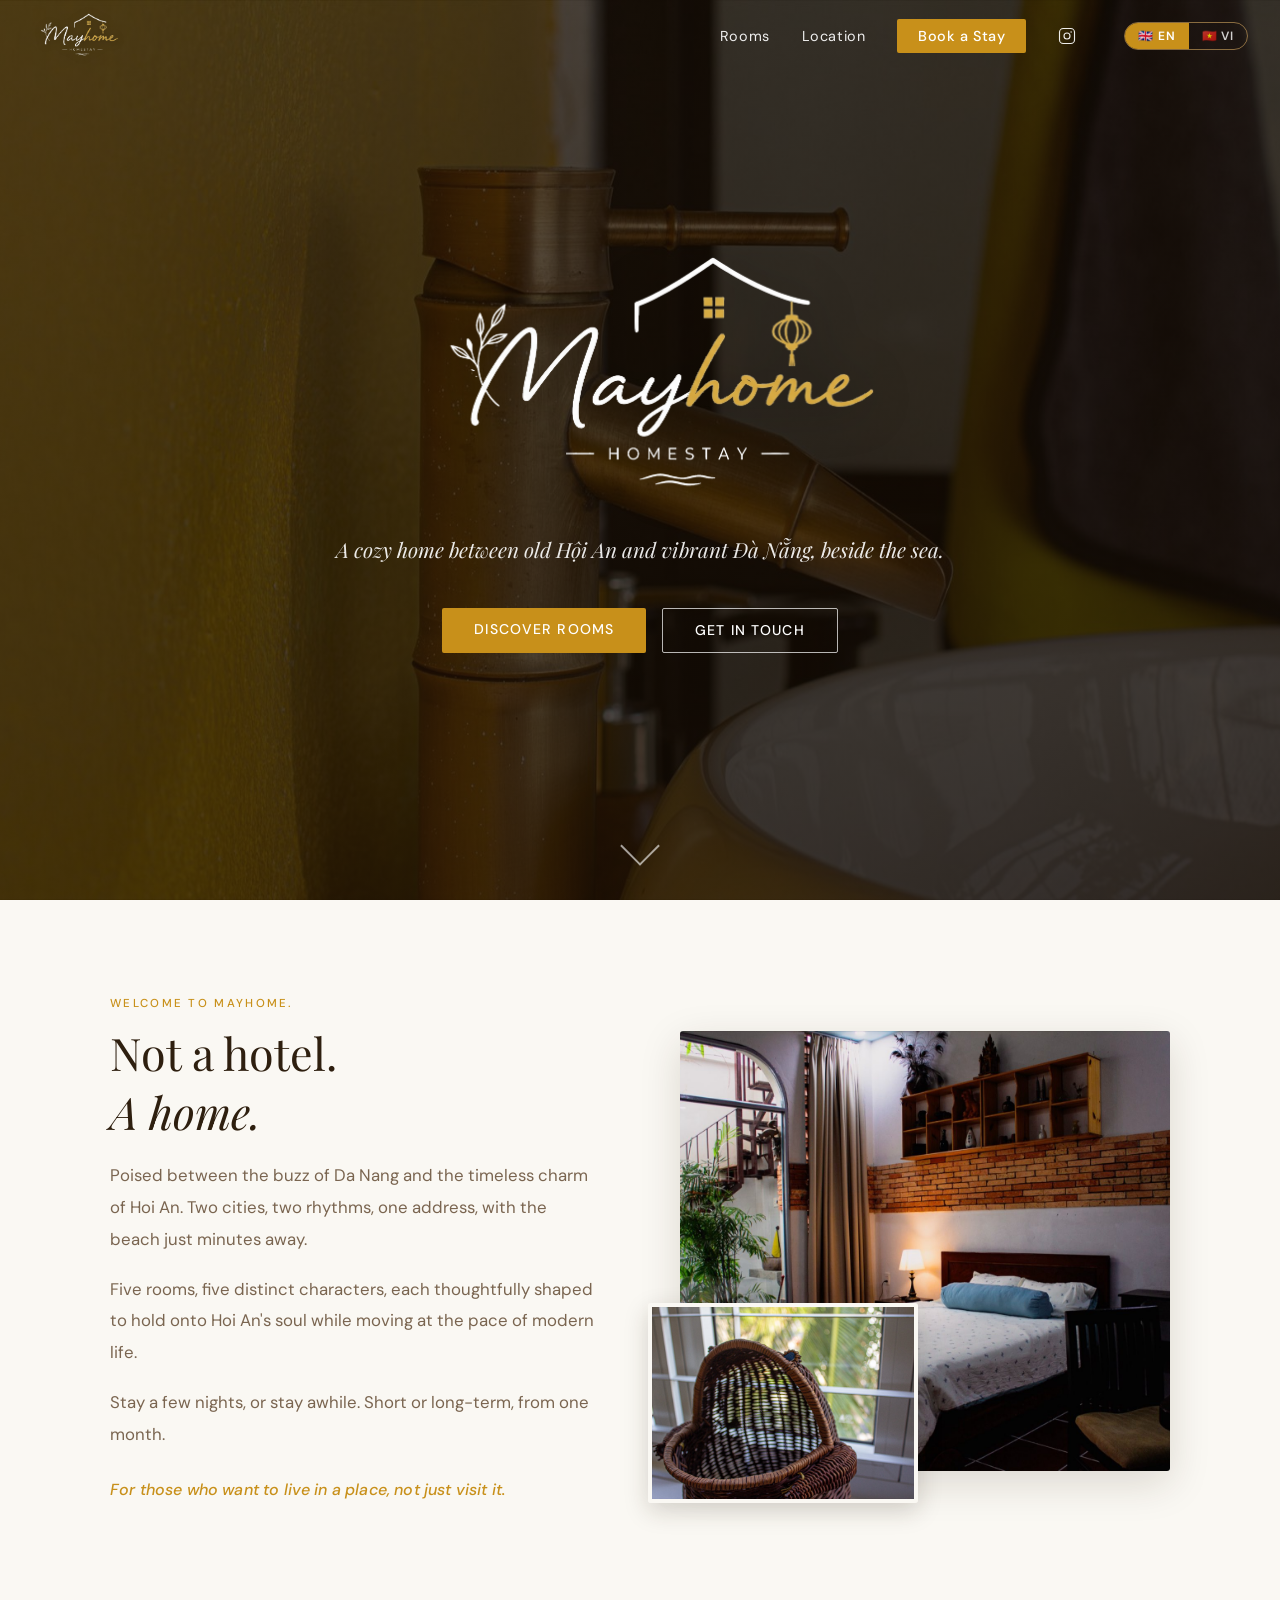
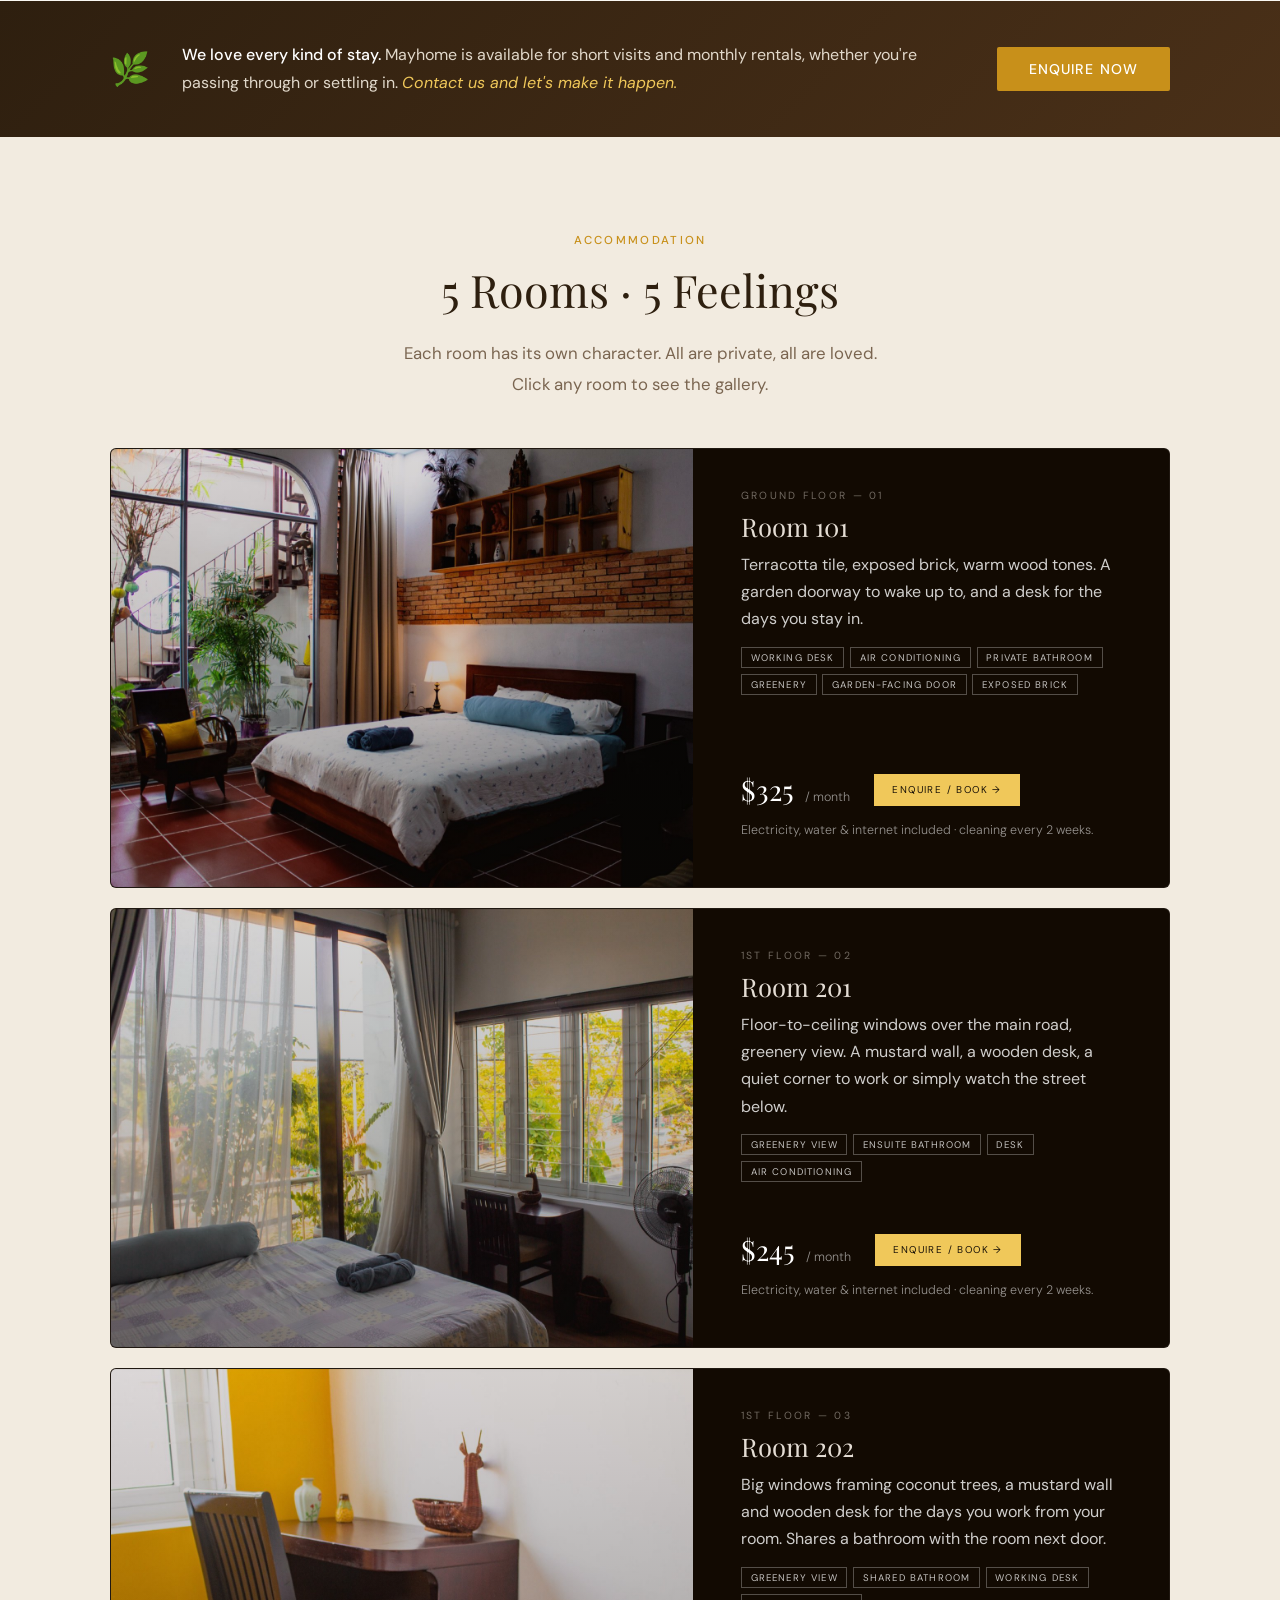
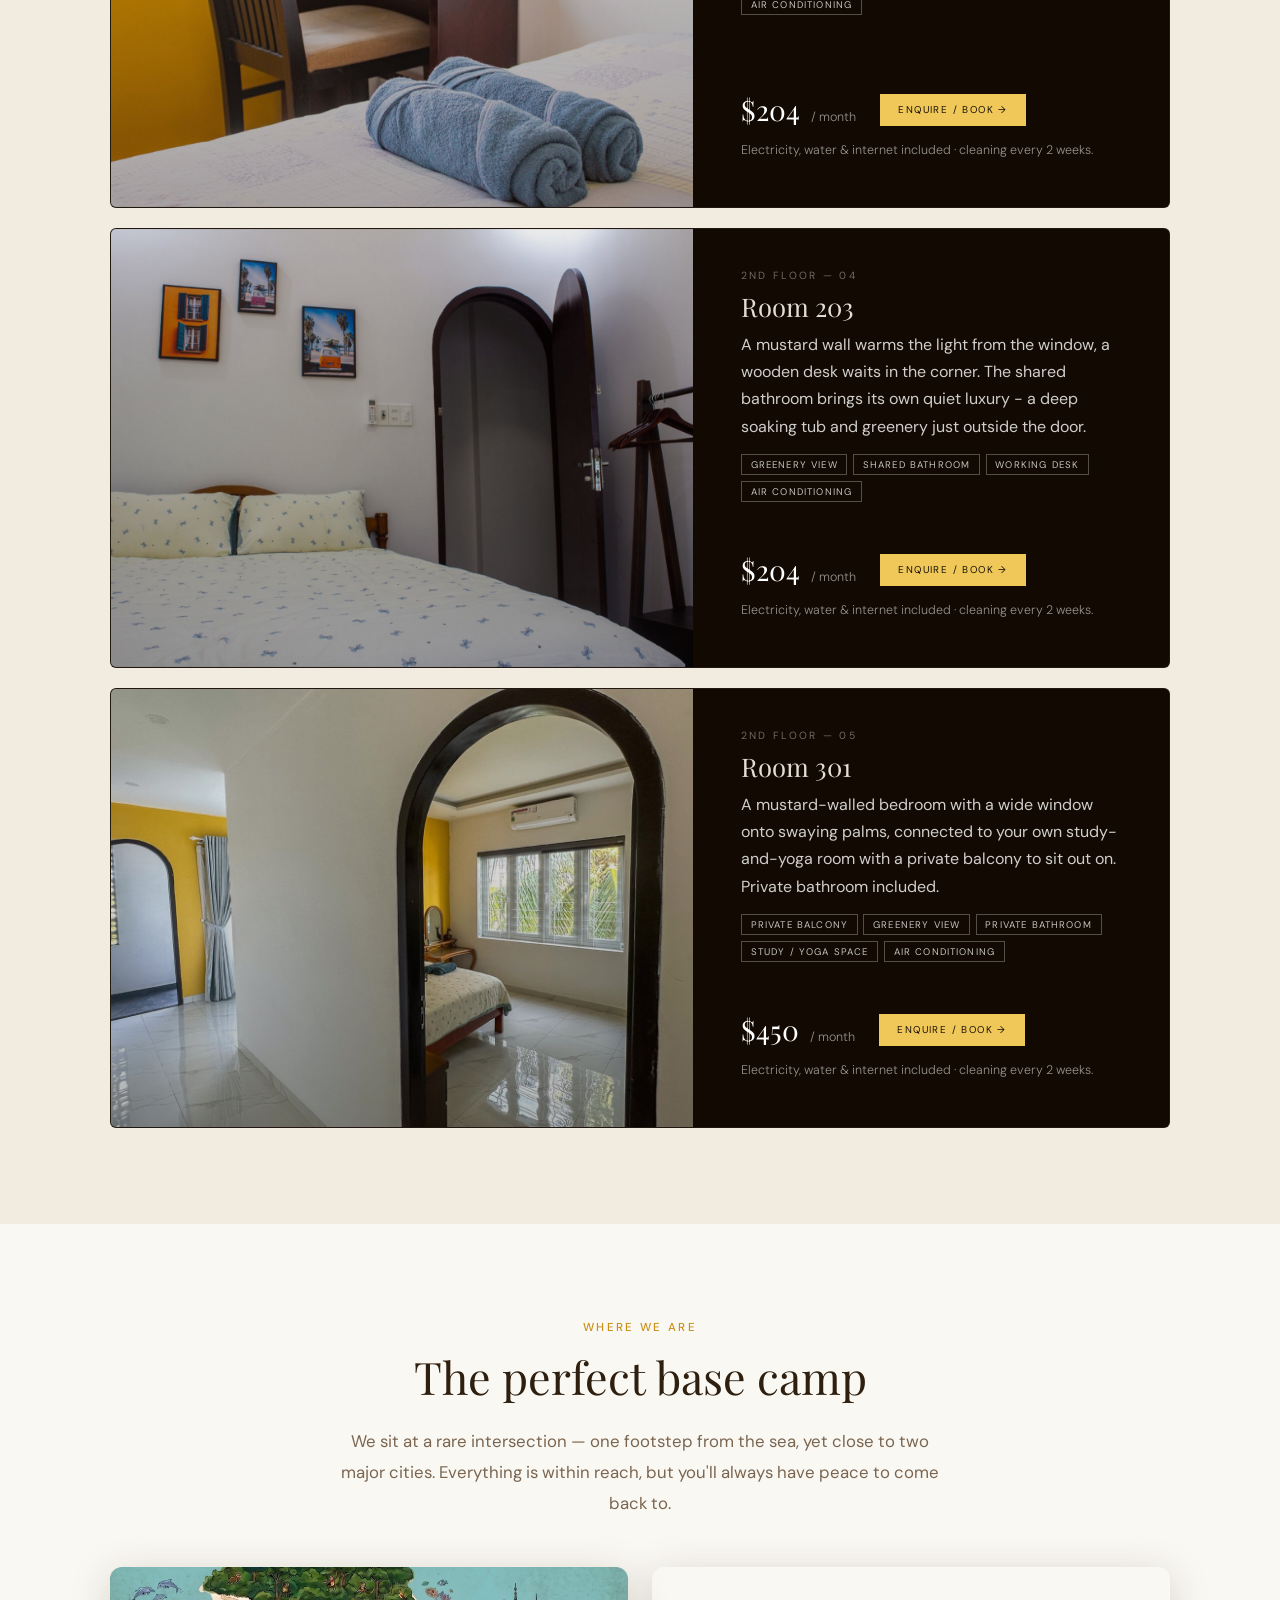
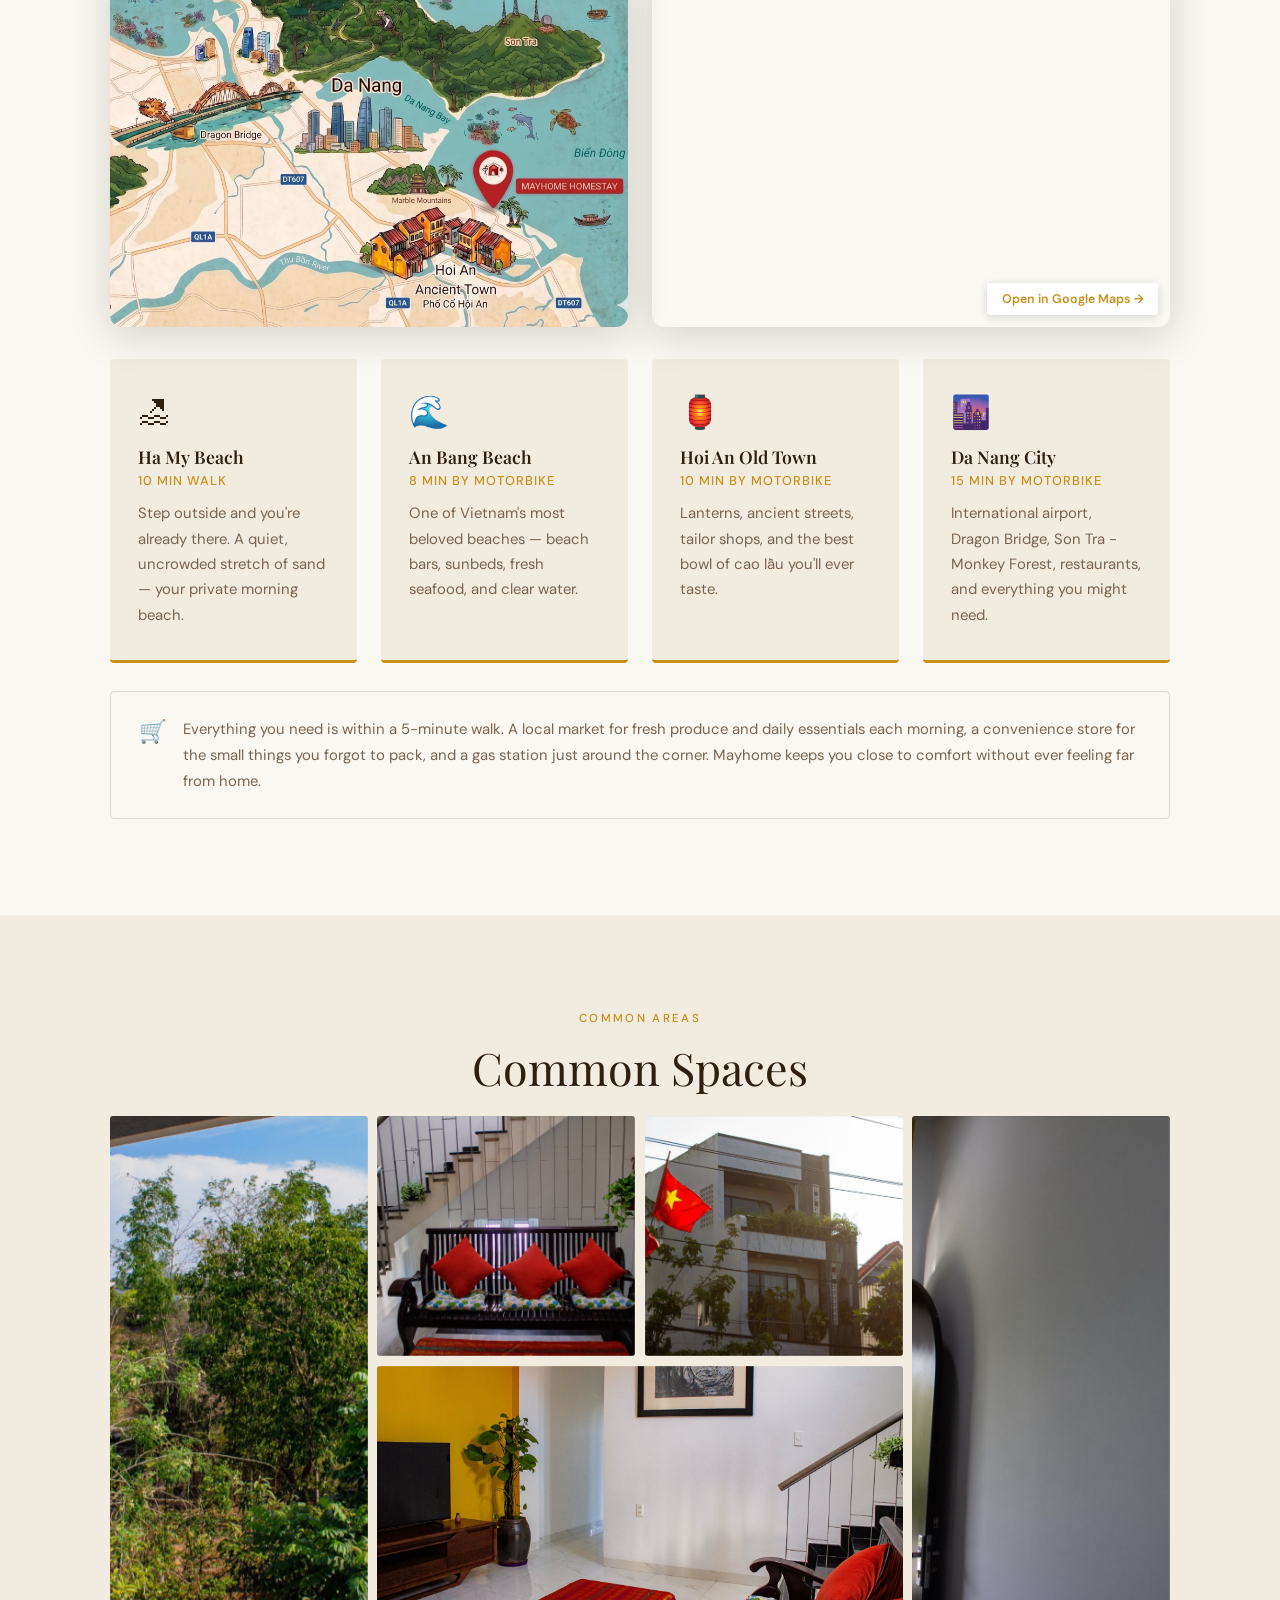
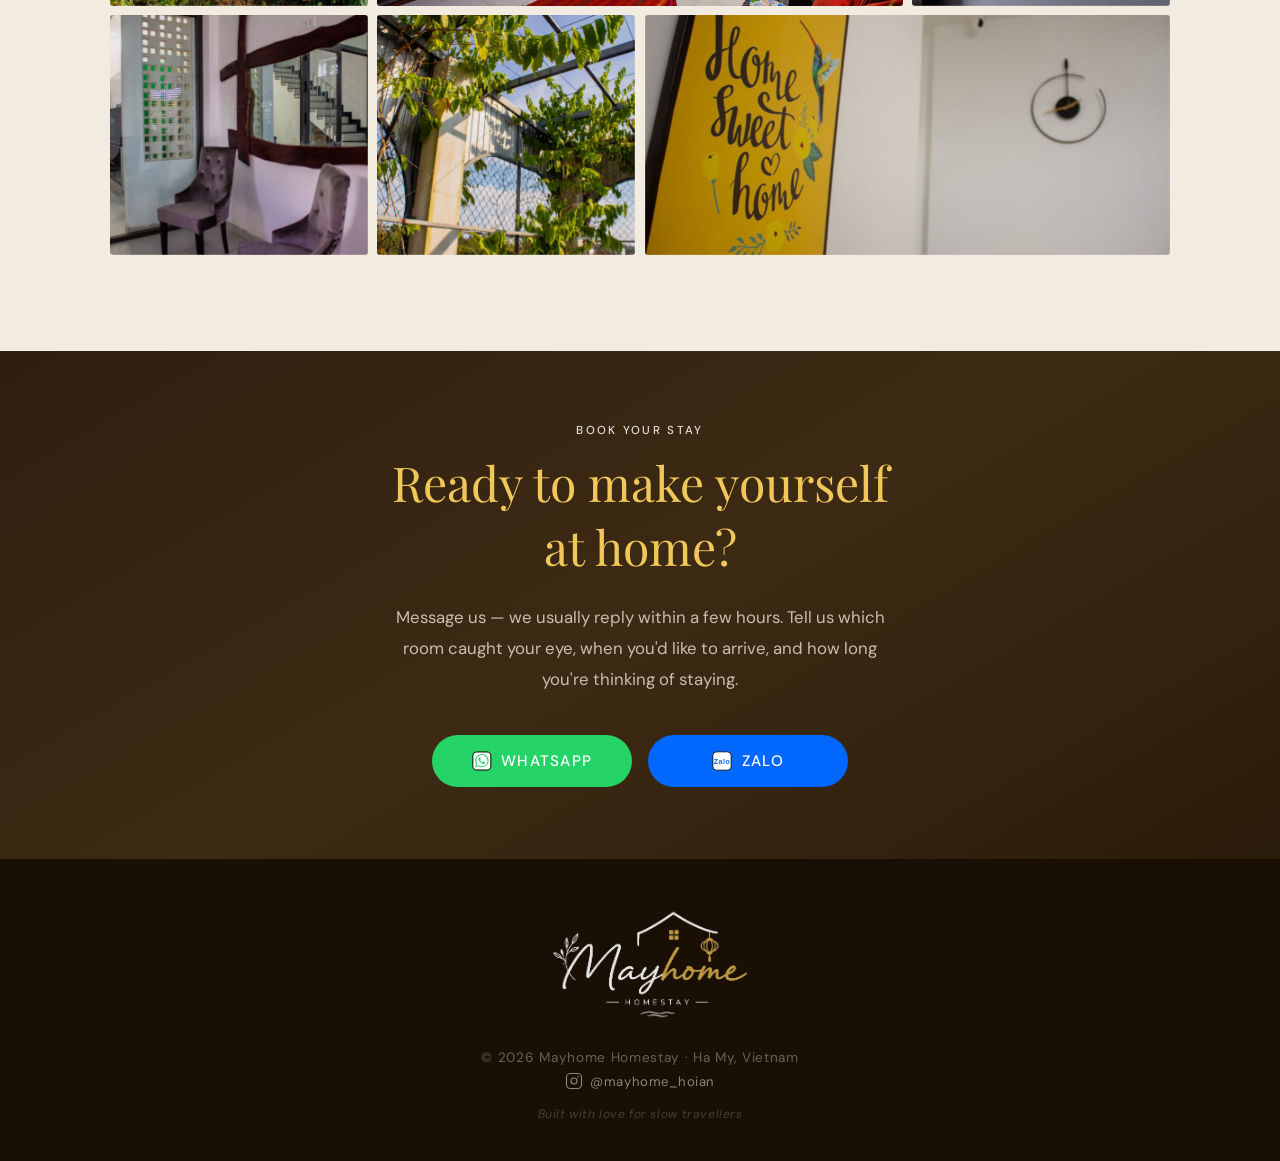
==== commit 993e2c11: "Replace Common Spaces flip-grid with single-photo slideshow on mobile Below 720px the 8-cell flip-gr" ====
--- a/index.html
+++ b/index.html
@@ -320,6 +320,11 @@
         <div class="flip-cell" data-area="g"><div class="flip-inner"><img class="flip-face flip-front" alt="" /><img class="flip-face flip-back" alt="" /></div></div>
         <div class="flip-cell" data-area="h"><div class="flip-inner"><img class="flip-face flip-front" alt="" /><img class="flip-face flip-back" alt="" /></div></div>
       </div>
+      <div class="mobile-slideshow" id="commonSpaceMobileSlideshow">
+        <div class="mobile-slideshow-track"></div>
+        <button type="button" class="mobile-slide-arrow mobile-slide-prev" aria-label="Previous photo">&#8592;</button>
+        <button type="button" class="mobile-slide-arrow mobile-slide-next" aria-label="Next photo">&#8594;</button>
+      </div>
     </div>
   </section>
 
--- a/style.css
+++ b/style.css
@@ -672,7 +672,8 @@
 .room-card-bottom {
   display: flex;
   align-items: center;
-  gap: 1.5rem;
+  flex-wrap: wrap;
+  gap: 1rem 1.5rem;
   margin-top: auto;
 }
 
@@ -872,6 +873,57 @@
     "a b c d"
     "a e e d"
     "f g h h";
+}
+
+.mobile-slideshow {
+  display: none;
+  position: relative;
+  width: 100%;
+  aspect-ratio: 4 / 3;
+  border-radius: 4px;
+  overflow: hidden;
+  margin-top: 1rem;
+  background: var(--sand);
+}
+
+.mobile-slideshow-track { position: relative; width: 100%; height: 100%; }
+
+.mobile-slide {
+  position: absolute;
+  inset: 0;
+  width: 100%;
+  height: 100%;
+  object-fit: cover;
+  opacity: 0;
+  transition: opacity 1.2s ease-in-out;
+}
+.mobile-slide.active { opacity: 1; }
+
+.mobile-slide-arrow {
+  position: absolute;
+  top: 50%;
+  transform: translateY(-50%);
+  z-index: 2;
+  background: rgba(20,14,8,0.35);
+  border: none;
+  color: #fff;
+  font-size: 1.2rem;
+  width: 40px;
+  height: 40px;
+  border-radius: 50%;
+  cursor: pointer;
+  transition: background 0.2s;
+  display: flex;
+  align-items: center;
+  justify-content: center;
+}
+.mobile-slide-arrow:hover { background: rgba(20,14,8,0.55); }
+.mobile-slide-prev { left: 0.75rem; }
+.mobile-slide-next { right: 0.75rem; }
+
+@media (max-width: 720px) {
+  .photo-grid { display: none; }
+  .mobile-slideshow { display: block; }
 }
 
 .flip-cell {
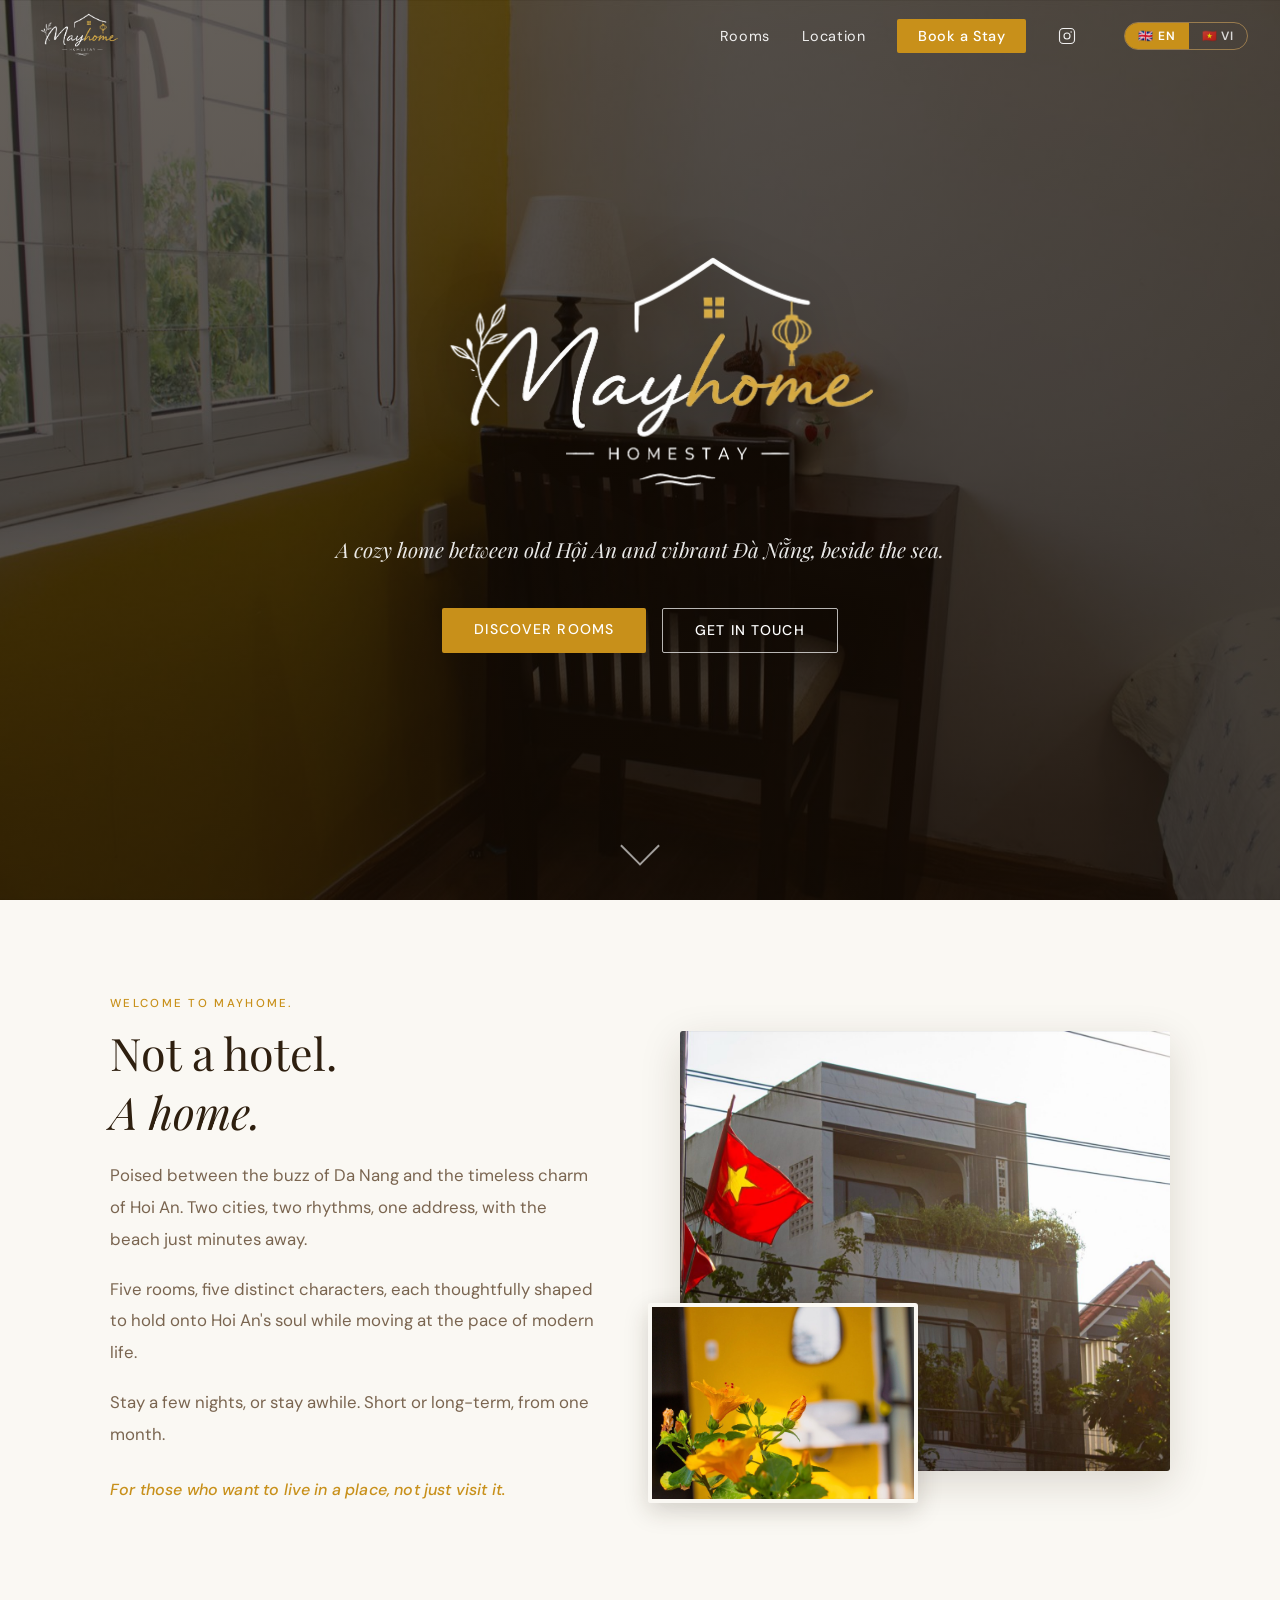
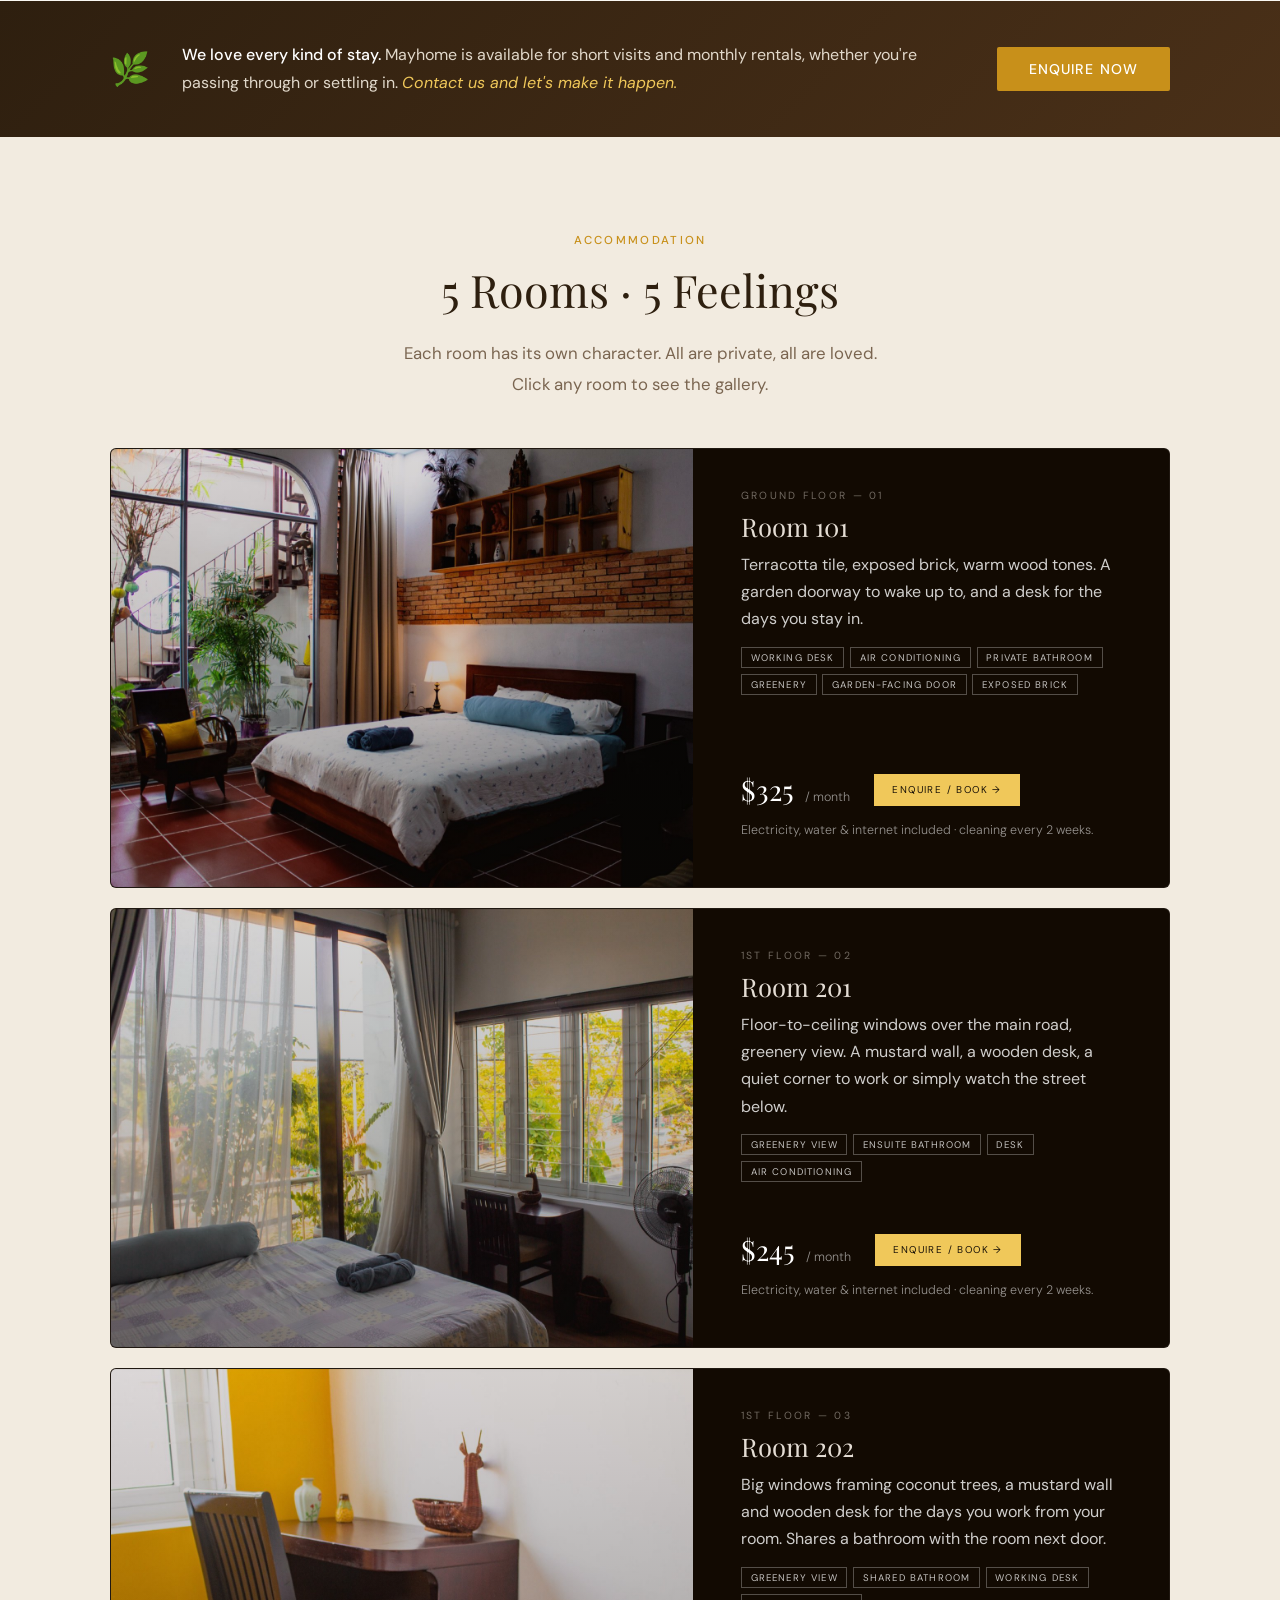
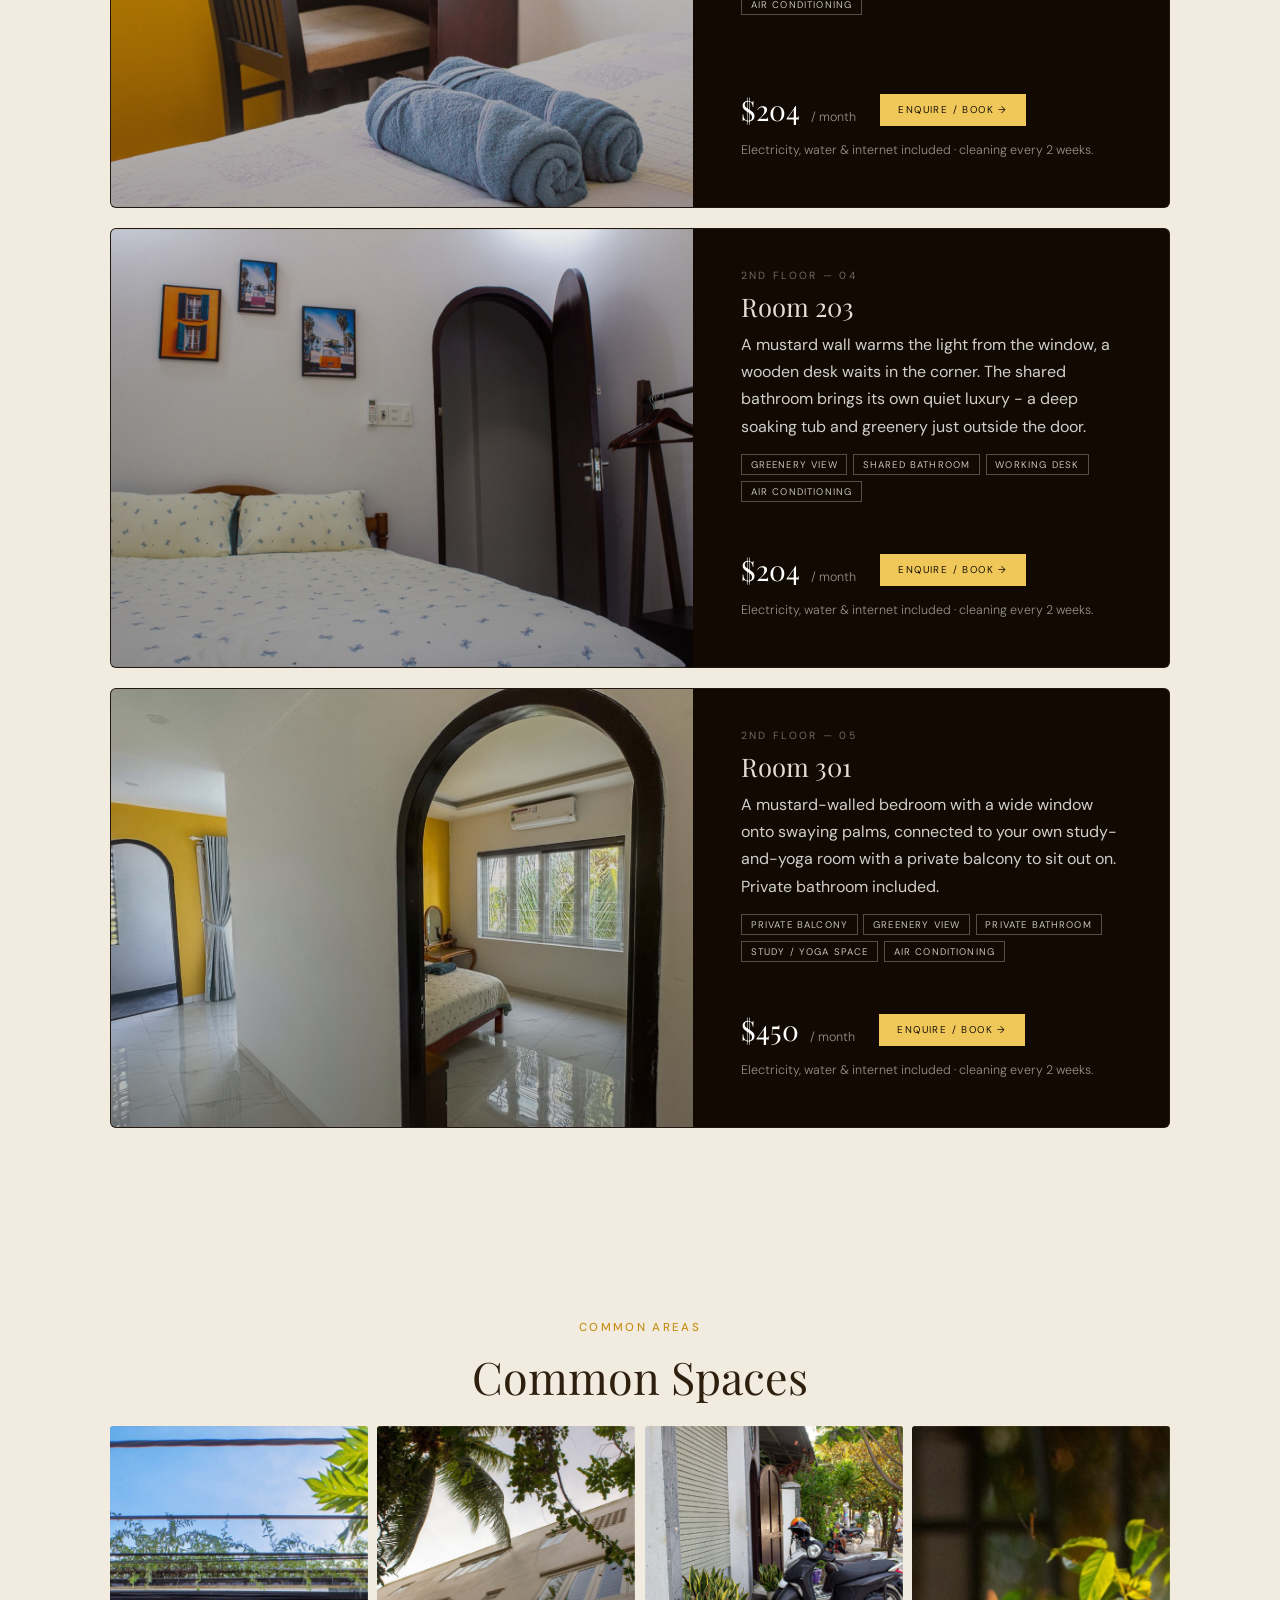
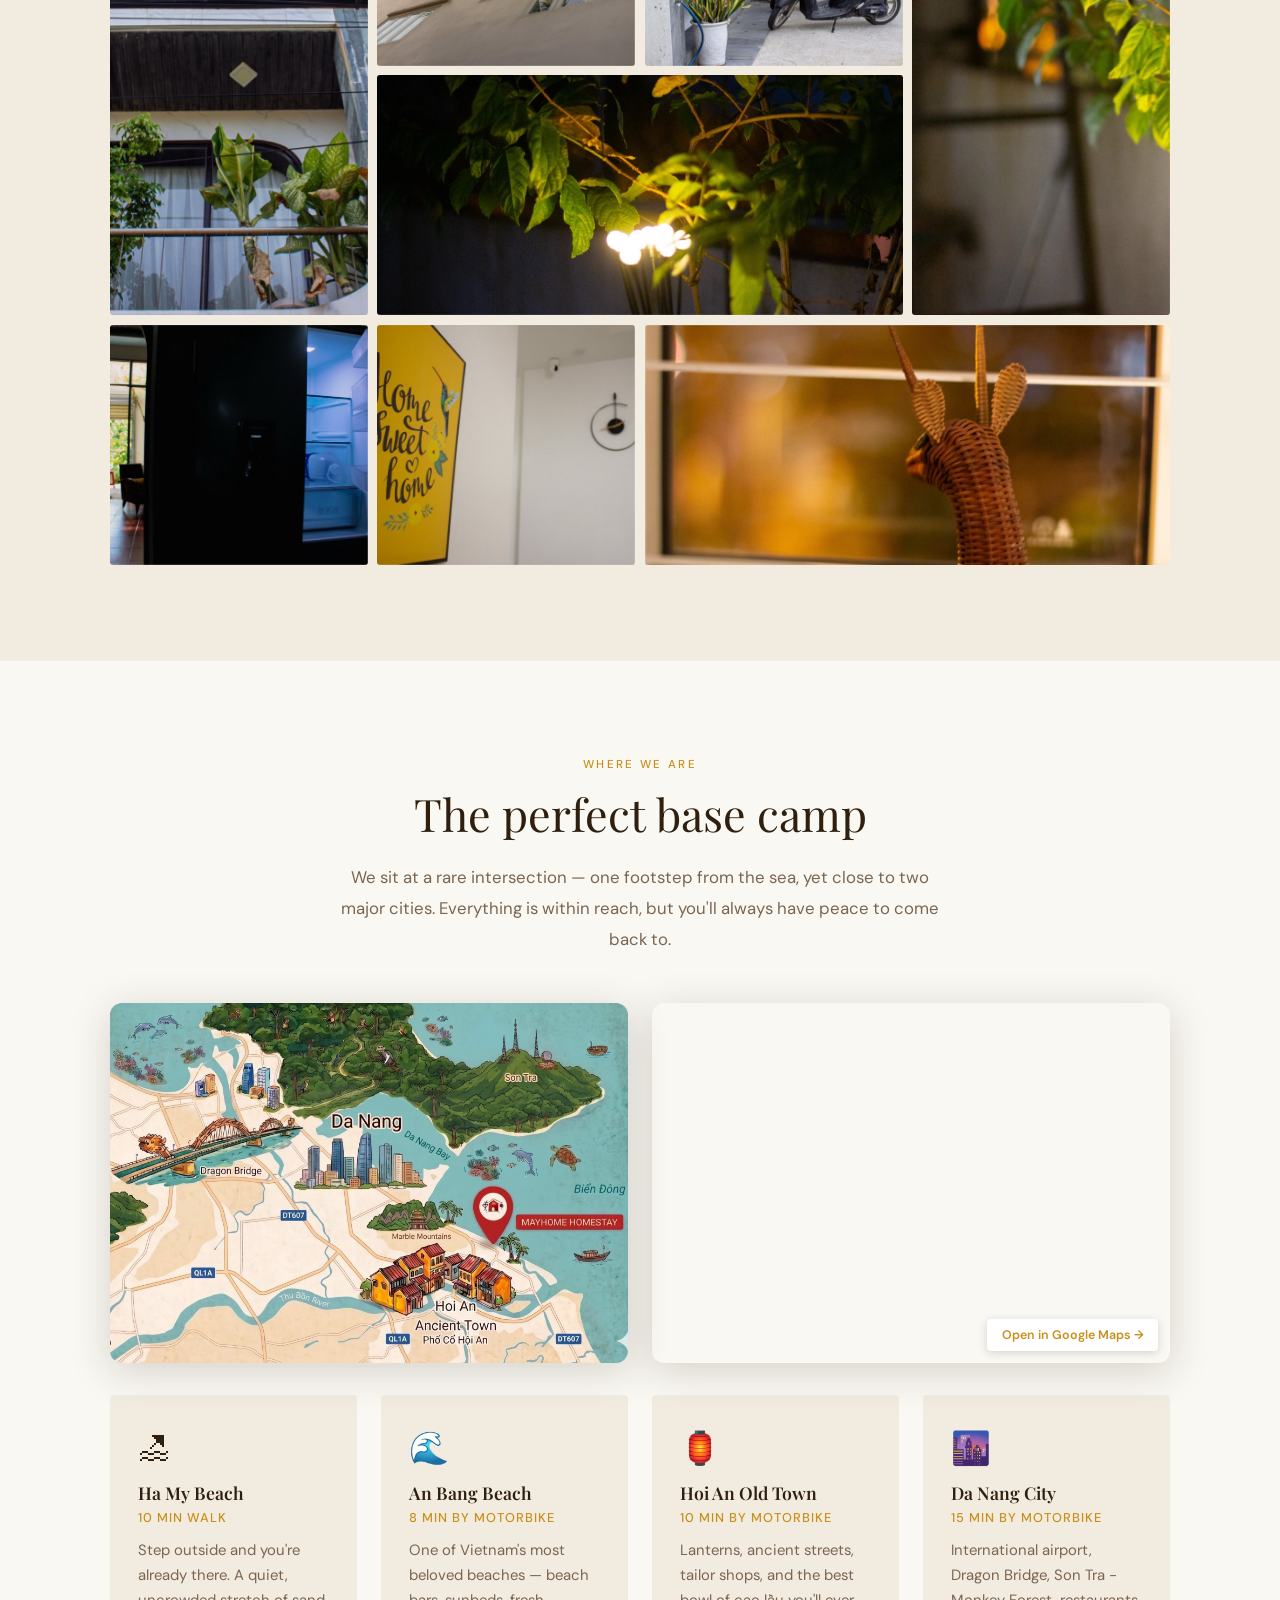
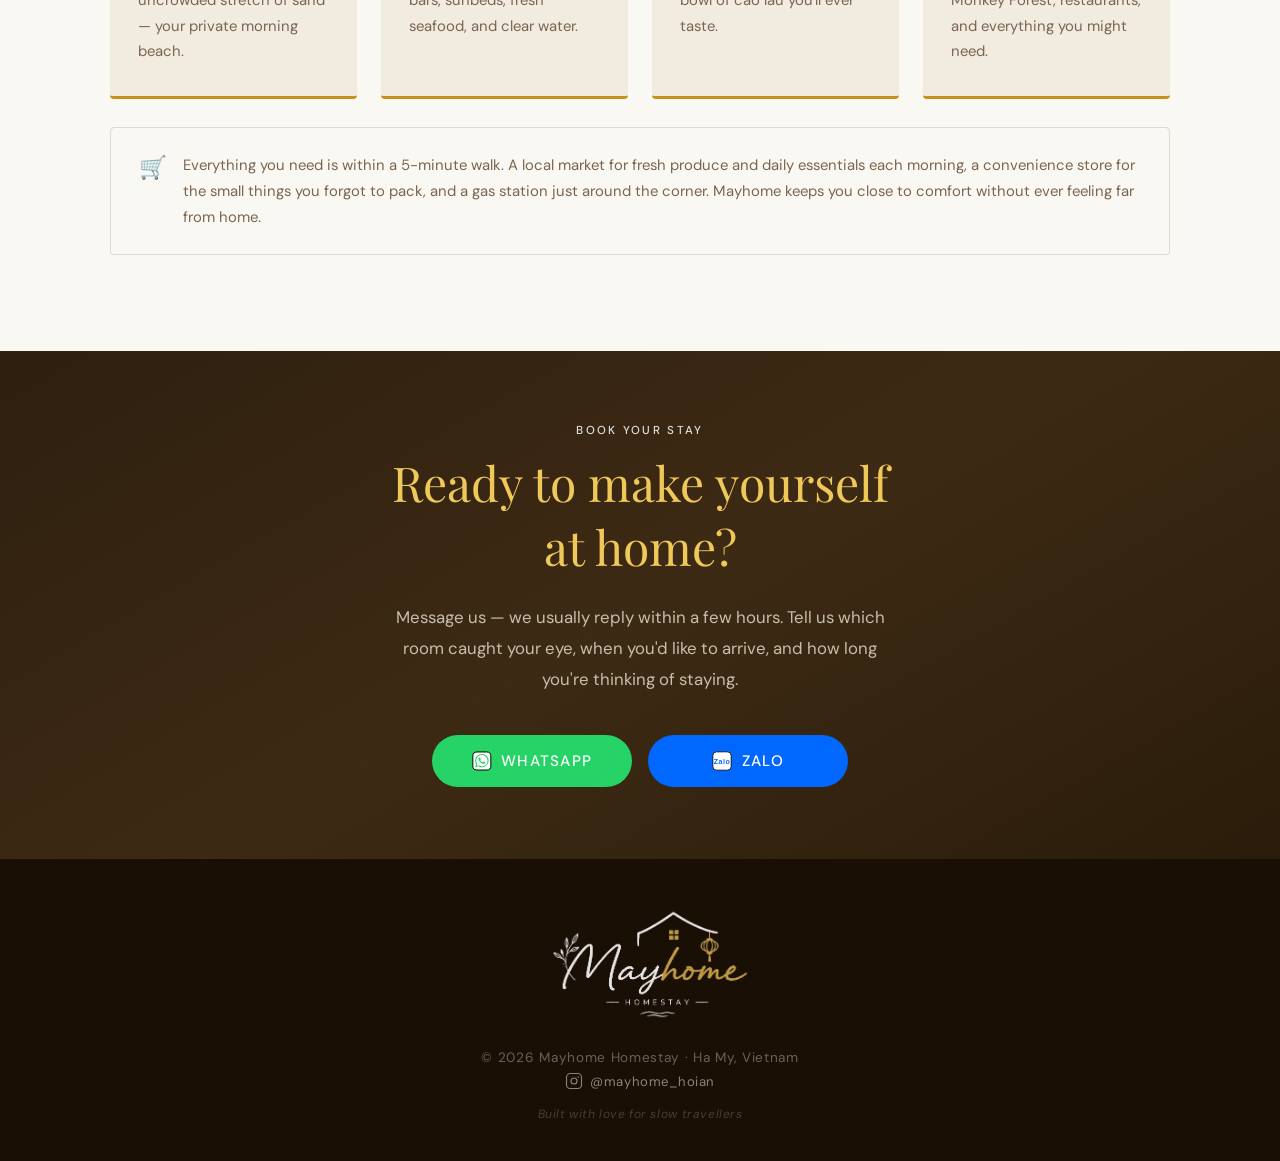
==== commit 60e304f3: "Reorder sections: Common Spaces under Rooms, Location above Contact Co-Authored-By: Claude Sonnet 5 " ====
--- a/index.html
+++ b/index.html
@@ -257,54 +257,6 @@
     </div>
   </section>
 
-  <!-- LOCATION -->
-  <section class="section location-section" id="location">
-    <div class="container">
-      <span class="label center-label" data-i18n="loc.label">Where we are</span>
-      <h2 class="center" data-i18n="loc.title">The perfect base camp</h2>
-      <p class="lead center" data-i18n="loc.lead">We sit at a rare intersection — one footstep from the sea, yet close to two major cities. Everything is within reach, but you'll always have peace to come back to.</p>
-      <div class="loc-maps">
-        <div class="loc-map">
-          <img src="media/location/Gemini_Generated_Image_6gelk56gelk56gel.jpg" alt="Illustrated map showing Mayhome Homestay between Da Nang and Hoi An" />
-        </div>
-        <div class="loc-map loc-map-google">
-          <iframe src="https://www.google.com/maps?q=15.9347221,108.3087367&output=embed" width="100%" height="100%" style="border:0" loading="lazy" referrerpolicy="no-referrer-when-downgrade" title="Mayhome Homestay on Google Maps"></iframe>
-          <a href="https://maps.app.goo.gl/4Y7d196aipg9K6at9" target="_blank" rel="noopener" class="loc-map-link">Open in Google Maps &rarr;</a>
-        </div>
-      </div>
-      <div class="loc-grid">
-        <div class="loc-card">
-          <div class="loc-icon">🏖</div>
-          <h3 data-i18n="loc.h1">Ha My Beach</h3>
-          <div class="loc-dist" data-i18n="loc.d1">10 min walk</div>
-          <p data-i18n="loc.p1">Step outside and you're already there. A quiet, uncrowded stretch of sand — your private morning beach.</p>
-        </div>
-        <div class="loc-card">
-          <div class="loc-icon">🌊</div>
-          <h3 data-i18n="loc.h2">An Bang Beach</h3>
-          <div class="loc-dist" data-i18n="loc.d2">8 min by motorbike</div>
-          <p data-i18n="loc.p2">One of Vietnam's most beloved beaches — beach bars, sunbeds, fresh seafood, and clear water.</p>
-        </div>
-        <div class="loc-card">
-          <div class="loc-icon">🏮</div>
-          <h3 data-i18n="loc.h3">Hoi An Old Town</h3>
-          <div class="loc-dist" data-i18n="loc.d3">10 min by motorbike</div>
-          <p data-i18n="loc.p3">Lanterns, ancient streets, tailor shops, and the best bowl of cao lầu you'll ever taste.</p>
-        </div>
-        <div class="loc-card">
-          <div class="loc-icon">🌆</div>
-          <h3 data-i18n="loc.h4">Da Nang City</h3>
-          <div class="loc-dist" data-i18n="loc.d4">15 min by motorbike</div>
-          <p data-i18n="loc.p4">International airport, Dragon Bridge, Son Tra - Monkey Forest, restaurants, and everything you might need.</p>
-        </div>
-      </div>
-      <div class="loc-note">
-        <div class="loc-note-icon">🛒</div>
-        <p data-i18n="loc.note">Everything you need is within a 5-minute walk. A local market for fresh produce and daily essentials each morning, a convenience store for the small things you forgot to pack, and a gas station just around the corner. Mayhome keeps you close to comfort without ever feeling far from home.</p>
-      </div>
-    </div>
-  </section>
-
   <!-- COMMON SPACES -->
   <section class="section gallery-section" id="gallery">
     <div class="container">
@@ -324,6 +276,54 @@
         <div class="mobile-slideshow-track"></div>
         <button type="button" class="mobile-slide-arrow mobile-slide-prev" aria-label="Previous photo">&#8592;</button>
         <button type="button" class="mobile-slide-arrow mobile-slide-next" aria-label="Next photo">&#8594;</button>
+      </div>
+    </div>
+  </section>
+
+  <!-- LOCATION -->
+  <section class="section location-section" id="location">
+    <div class="container">
+      <span class="label center-label" data-i18n="loc.label">Where we are</span>
+      <h2 class="center" data-i18n="loc.title">The perfect base camp</h2>
+      <p class="lead center" data-i18n="loc.lead">We sit at a rare intersection — one footstep from the sea, yet close to two major cities. Everything is within reach, but you'll always have peace to come back to.</p>
+      <div class="loc-maps">
+        <div class="loc-map">
+          <img src="media/location/Gemini_Generated_Image_6gelk56gelk56gel.jpg" alt="Illustrated map showing Mayhome Homestay between Da Nang and Hoi An" />
+        </div>
+        <div class="loc-map loc-map-google">
+          <iframe src="https://www.google.com/maps?q=15.9347221,108.3087367&output=embed" width="100%" height="100%" style="border:0" loading="lazy" referrerpolicy="no-referrer-when-downgrade" title="Mayhome Homestay on Google Maps"></iframe>
+          <a href="https://maps.app.goo.gl/4Y7d196aipg9K6at9" target="_blank" rel="noopener" class="loc-map-link">Open in Google Maps &rarr;</a>
+        </div>
+      </div>
+      <div class="loc-grid">
+        <div class="loc-card">
+          <div class="loc-icon">🏖</div>
+          <h3 data-i18n="loc.h1">Ha My Beach</h3>
+          <div class="loc-dist" data-i18n="loc.d1">10 min walk</div>
+          <p data-i18n="loc.p1">Step outside and you're already there. A quiet, uncrowded stretch of sand — your private morning beach.</p>
+        </div>
+        <div class="loc-card">
+          <div class="loc-icon">🌊</div>
+          <h3 data-i18n="loc.h2">An Bang Beach</h3>
+          <div class="loc-dist" data-i18n="loc.d2">8 min by motorbike</div>
+          <p data-i18n="loc.p2">One of Vietnam's most beloved beaches — beach bars, sunbeds, fresh seafood, and clear water.</p>
+        </div>
+        <div class="loc-card">
+          <div class="loc-icon">🏮</div>
+          <h3 data-i18n="loc.h3">Hoi An Old Town</h3>
+          <div class="loc-dist" data-i18n="loc.d3">10 min by motorbike</div>
+          <p data-i18n="loc.p3">Lanterns, ancient streets, tailor shops, and the best bowl of cao lầu you'll ever taste.</p>
+        </div>
+        <div class="loc-card">
+          <div class="loc-icon">🌆</div>
+          <h3 data-i18n="loc.h4">Da Nang City</h3>
+          <div class="loc-dist" data-i18n="loc.d4">15 min by motorbike</div>
+          <p data-i18n="loc.p4">International airport, Dragon Bridge, Son Tra - Monkey Forest, restaurants, and everything you might need.</p>
+        </div>
+      </div>
+      <div class="loc-note">
+        <div class="loc-note-icon">🛒</div>
+        <p data-i18n="loc.note">Everything you need is within a 5-minute walk. A local market for fresh produce and daily essentials each morning, a convenience store for the small things you forgot to pack, and a gas station just around the corner. Mayhome keeps you close to comfort without ever feeling far from home.</p>
       </div>
     </div>
   </section>
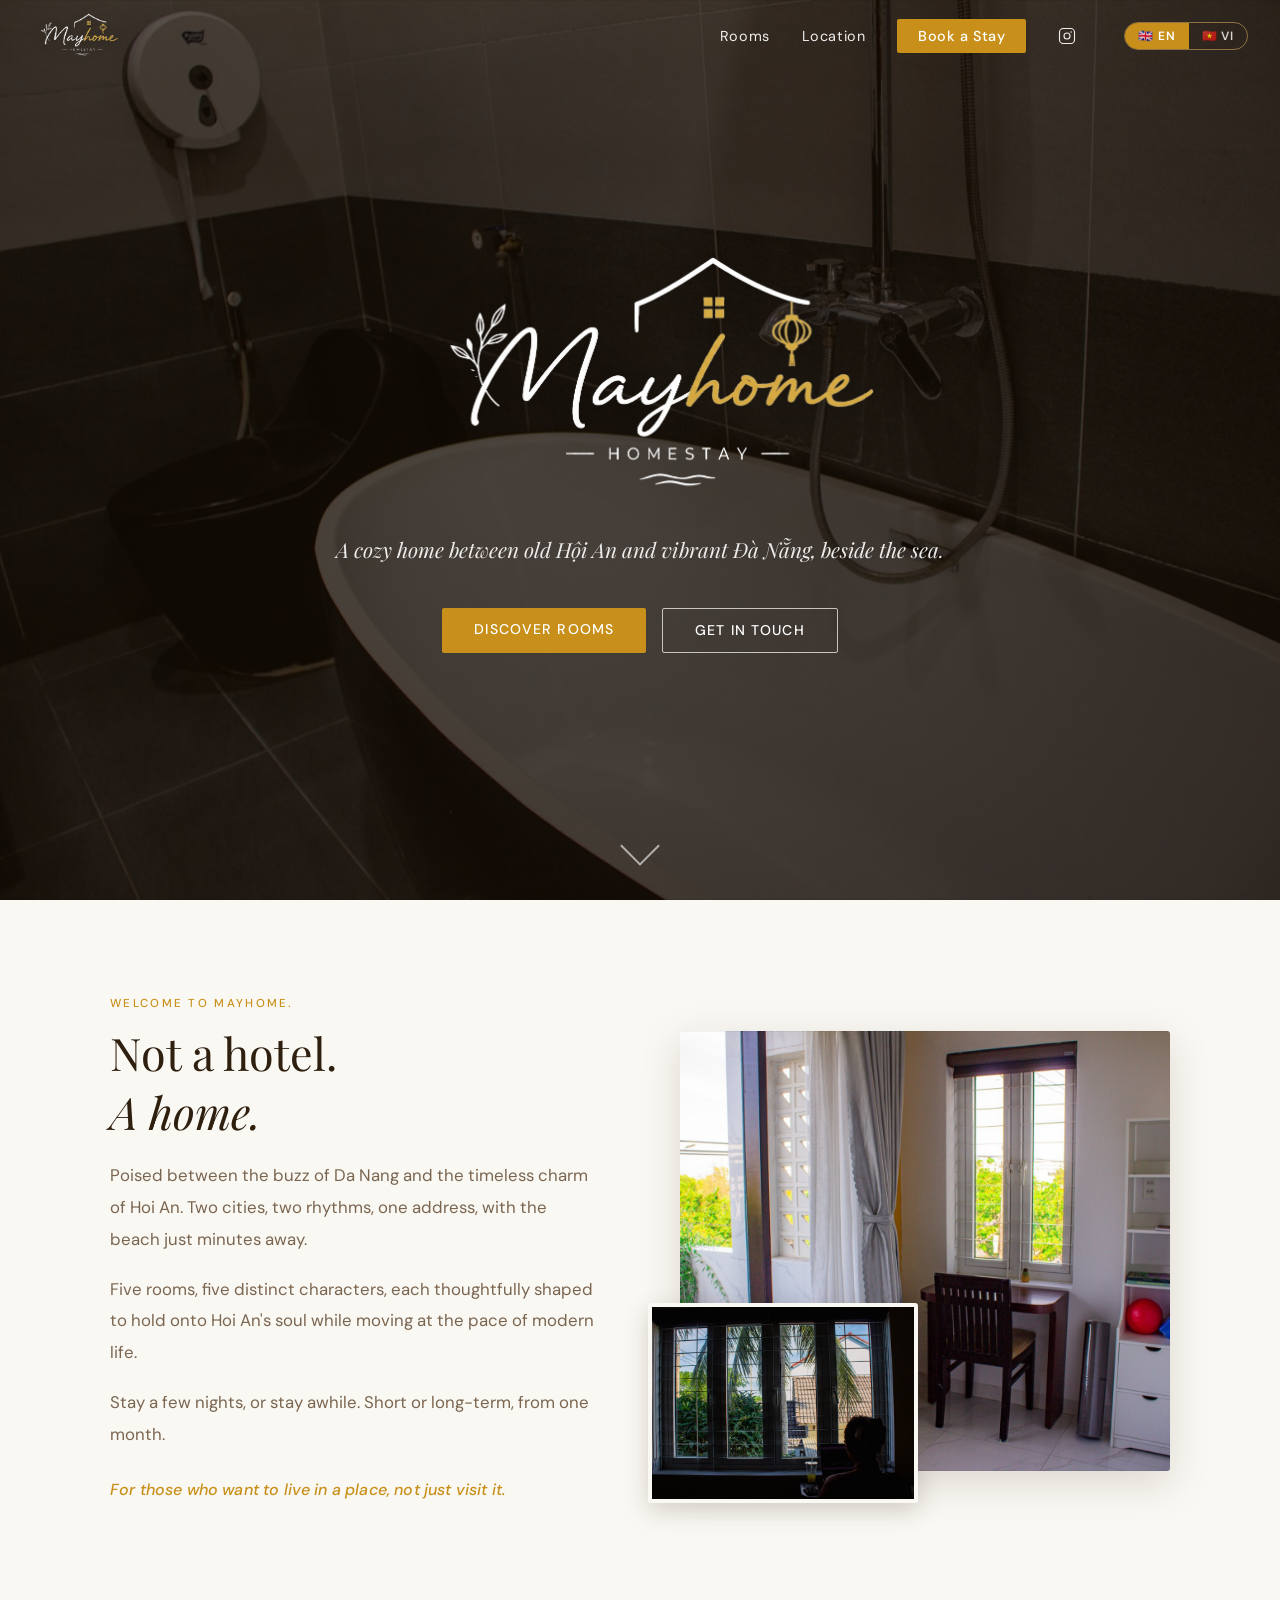
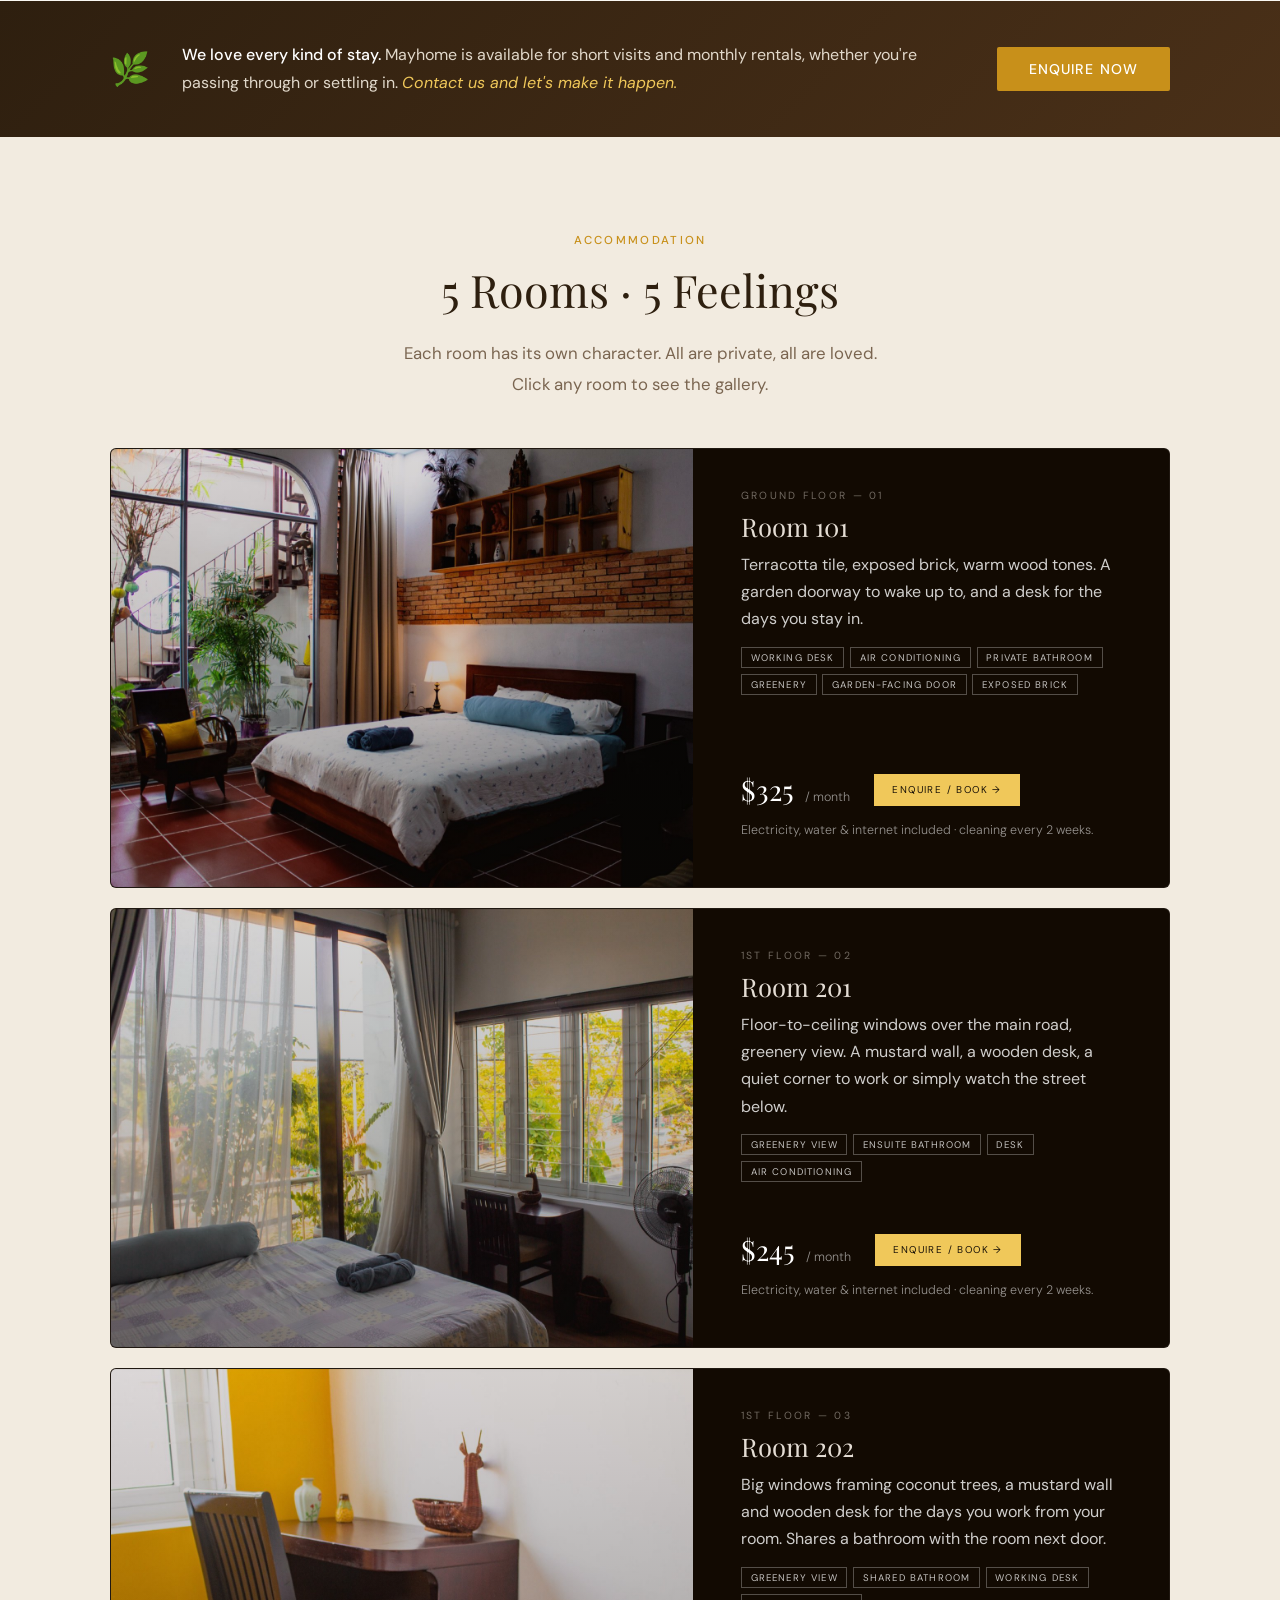
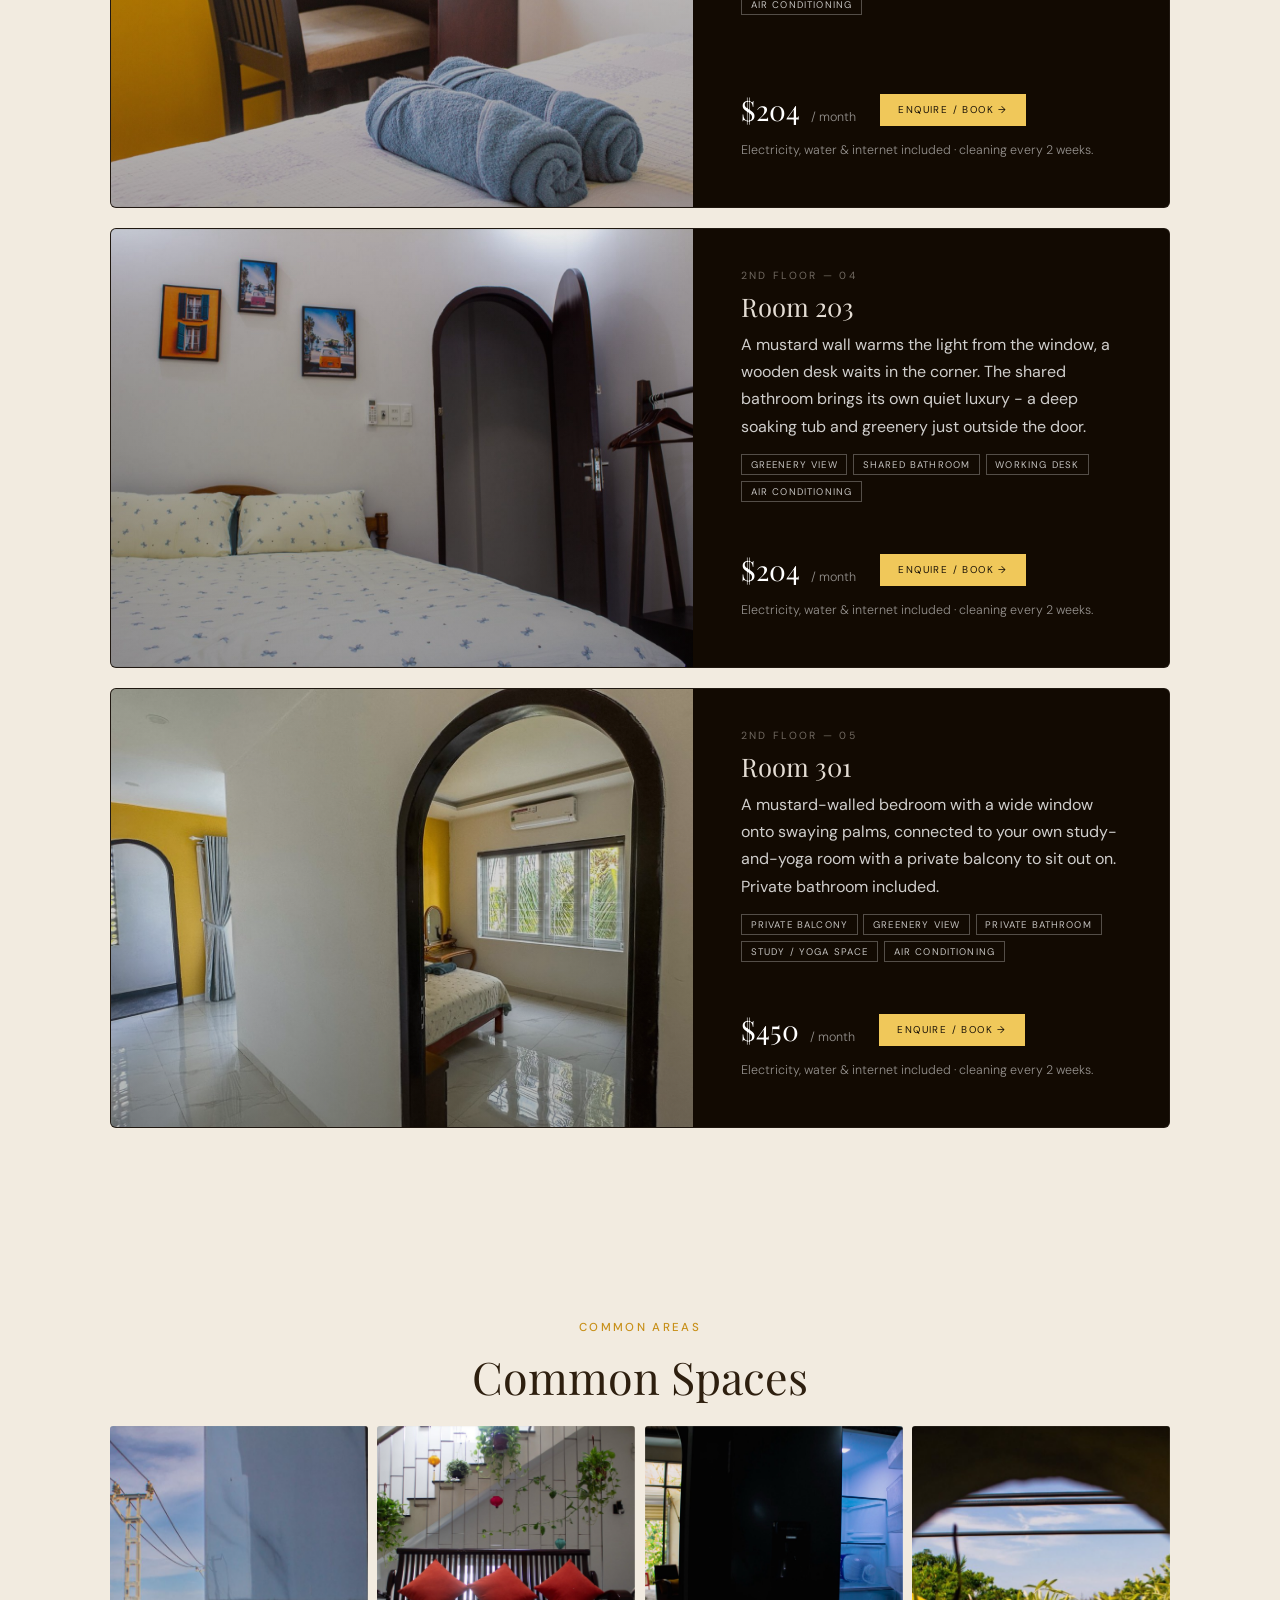
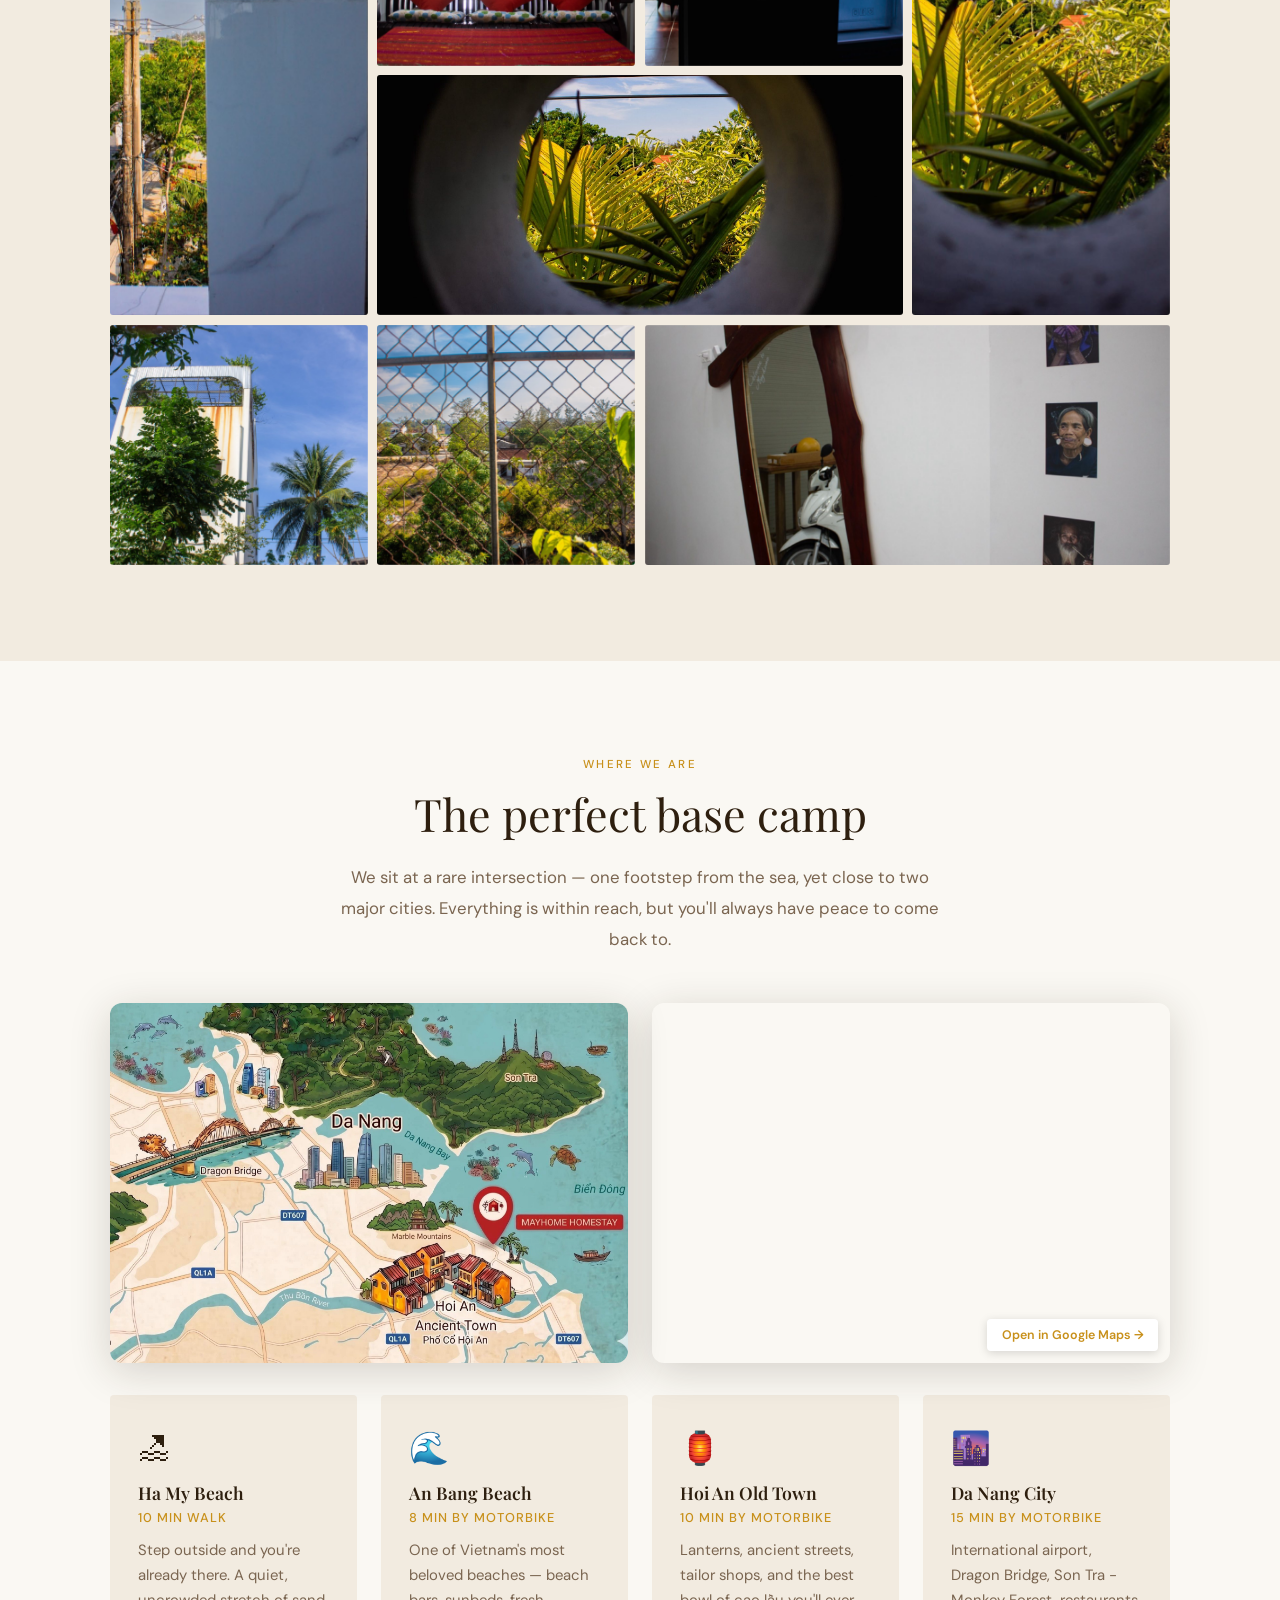
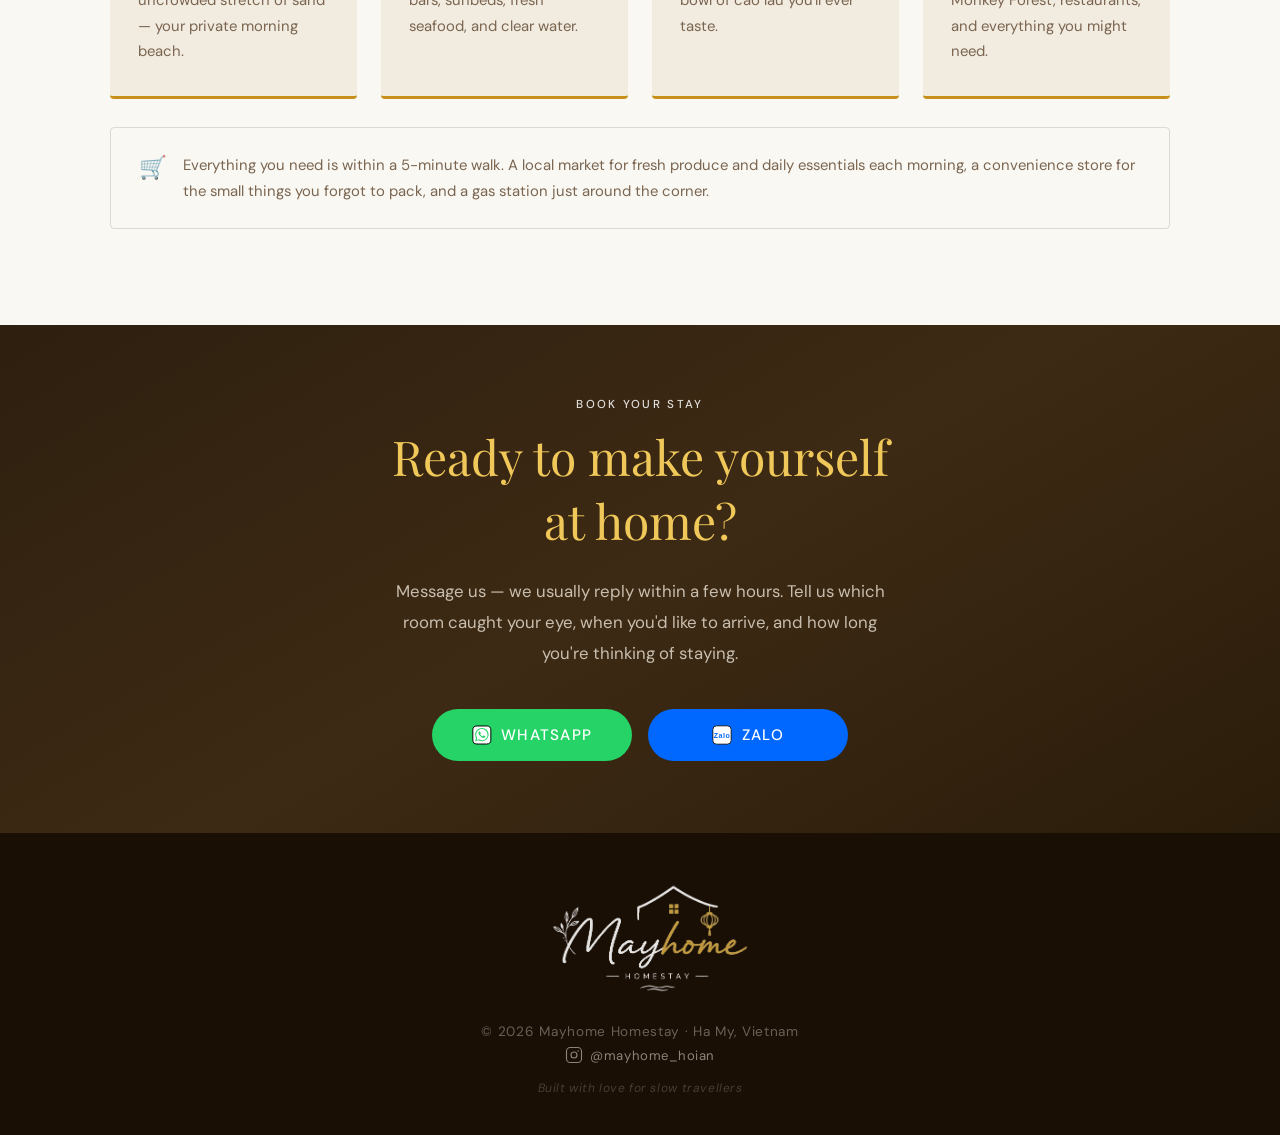
==== commit f3fa4327: "Show language toggle in mobile nav bar instead of only in menu Adds a compact EN/VI switch next to t" ====
--- a/index.html
+++ b/index.html
@@ -64,6 +64,10 @@
         <button class="lang-btn" id="btn-vi" onclick="setLang('vi')">🇻🇳 VI</button>
       </div>
     </div>
+    <div class="lang-switch lang-switch-navbar">
+      <button class="lang-btn active" id="btn-en-nb" onclick="setLang('en')">🇬🇧 EN</button>
+      <button class="lang-btn" id="btn-vi-nb" onclick="setLang('vi')">🇻🇳 VI</button>
+    </div>
     <button class="nav-hamburger" id="hamburger" aria-label="Menu">
       <span></span><span></span><span></span>
     </button>
@@ -323,7 +327,7 @@
       </div>
       <div class="loc-note">
         <div class="loc-note-icon">🛒</div>
-        <p data-i18n="loc.note">Everything you need is within a 5-minute walk. A local market for fresh produce and daily essentials each morning, a convenience store for the small things you forgot to pack, and a gas station just around the corner. Mayhome keeps you close to comfort without ever feeling far from home.</p>
+        <p data-i18n="loc.note">Everything you need is within a 5-minute walk. A local market for fresh produce and daily essentials each morning, a convenience store for the small things you forgot to pack, and a gas station just around the corner.</p>
       </div>
     </div>
   </section>
--- a/style.css
+++ b/style.css
@@ -120,6 +120,8 @@
 .nav.scrolled .lang-btn { color: var(--bark); }
 .lang-btn.active { background: var(--amber); color: #fff !important; }
 .lang-btn:hover:not(.active) { background: rgba(197,156,90,0.15); color: var(--amber); }
+.lang-switch-navbar { display: none; }
+
 .lang-switch-mobile {
   border-color: rgba(197,156,90,0.45);
   margin-left: 0;
@@ -1161,6 +1163,8 @@
 @media (max-width: 700px) {
   .nav-links { display: none; }
   .nav-hamburger { display: flex; }
+  .lang-switch-navbar { display: flex; margin-left: auto; margin-right: 0.75rem; }
+  .lang-switch-navbar .lang-btn { padding: 4px 10px; font-size: 0.68rem; }
 
   .two-col { grid-template-columns: 1fr; gap: 3rem; }
   .img-float { display: none; }
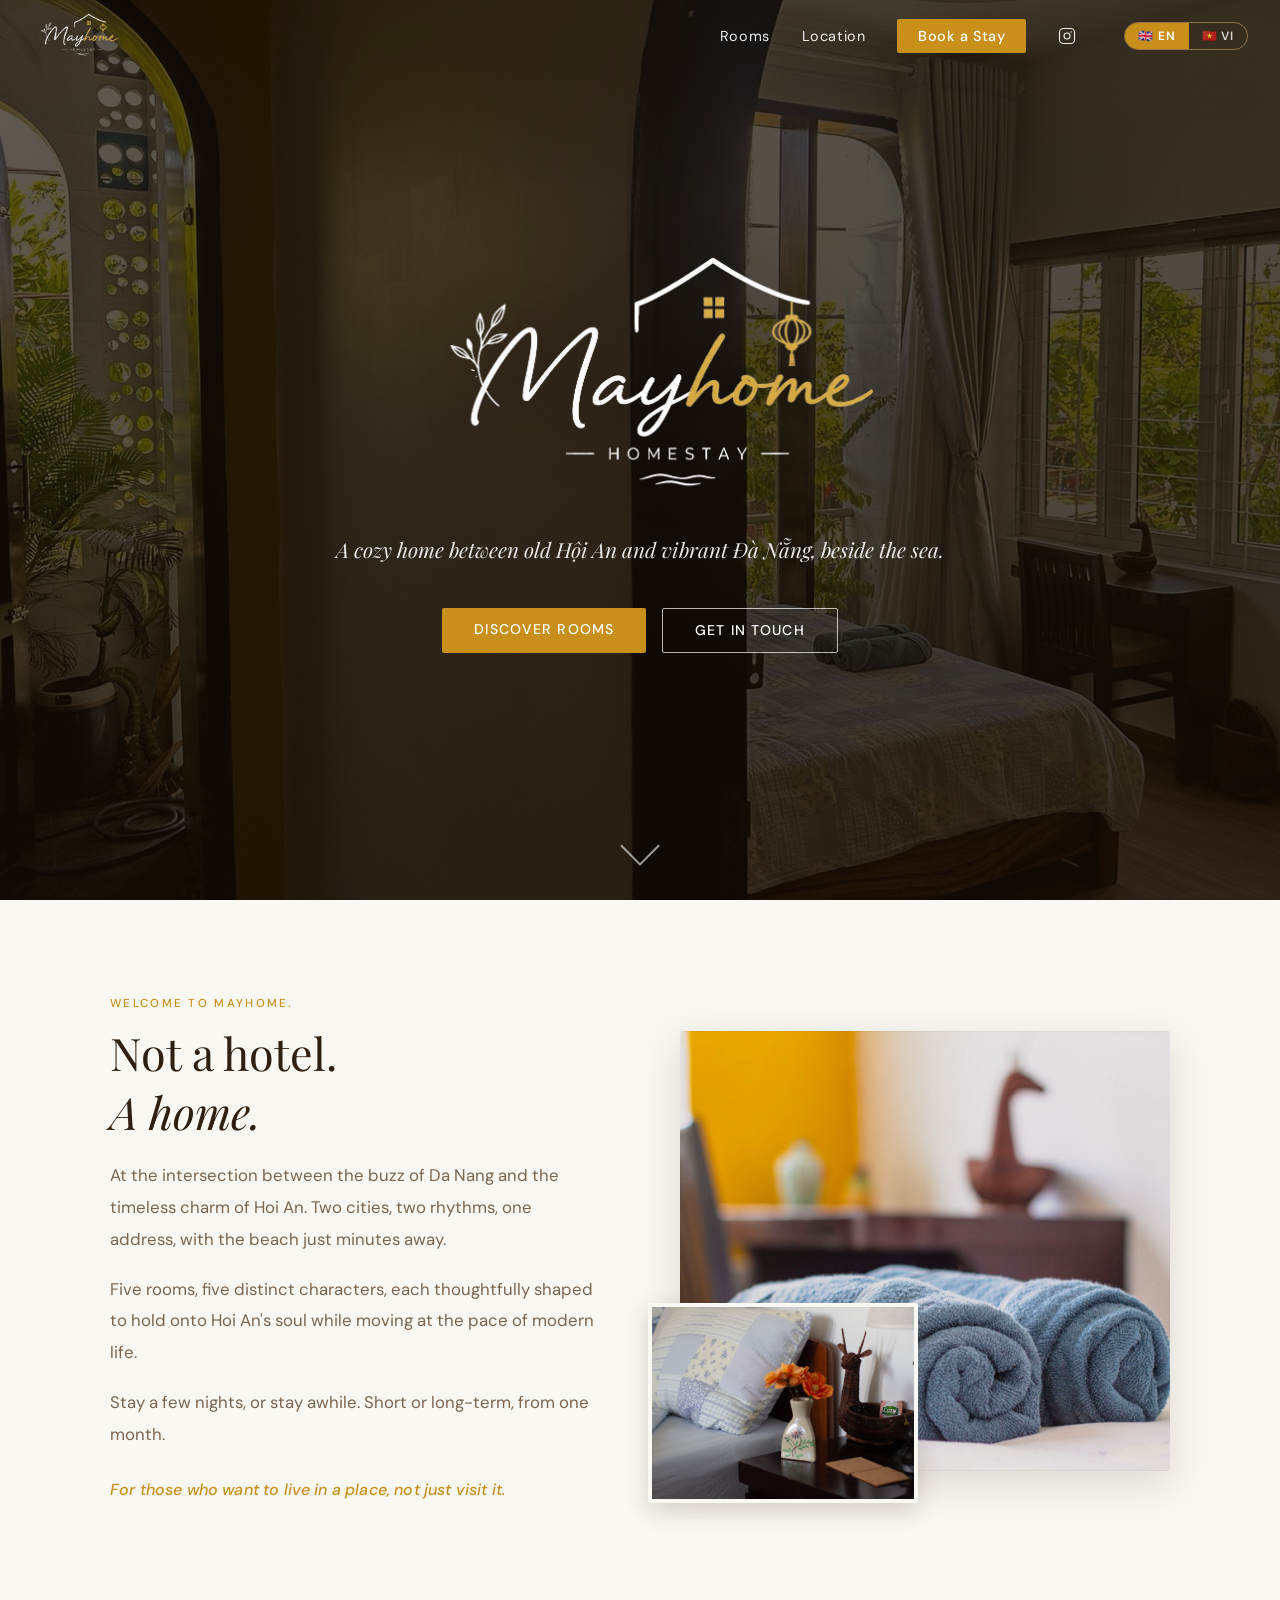
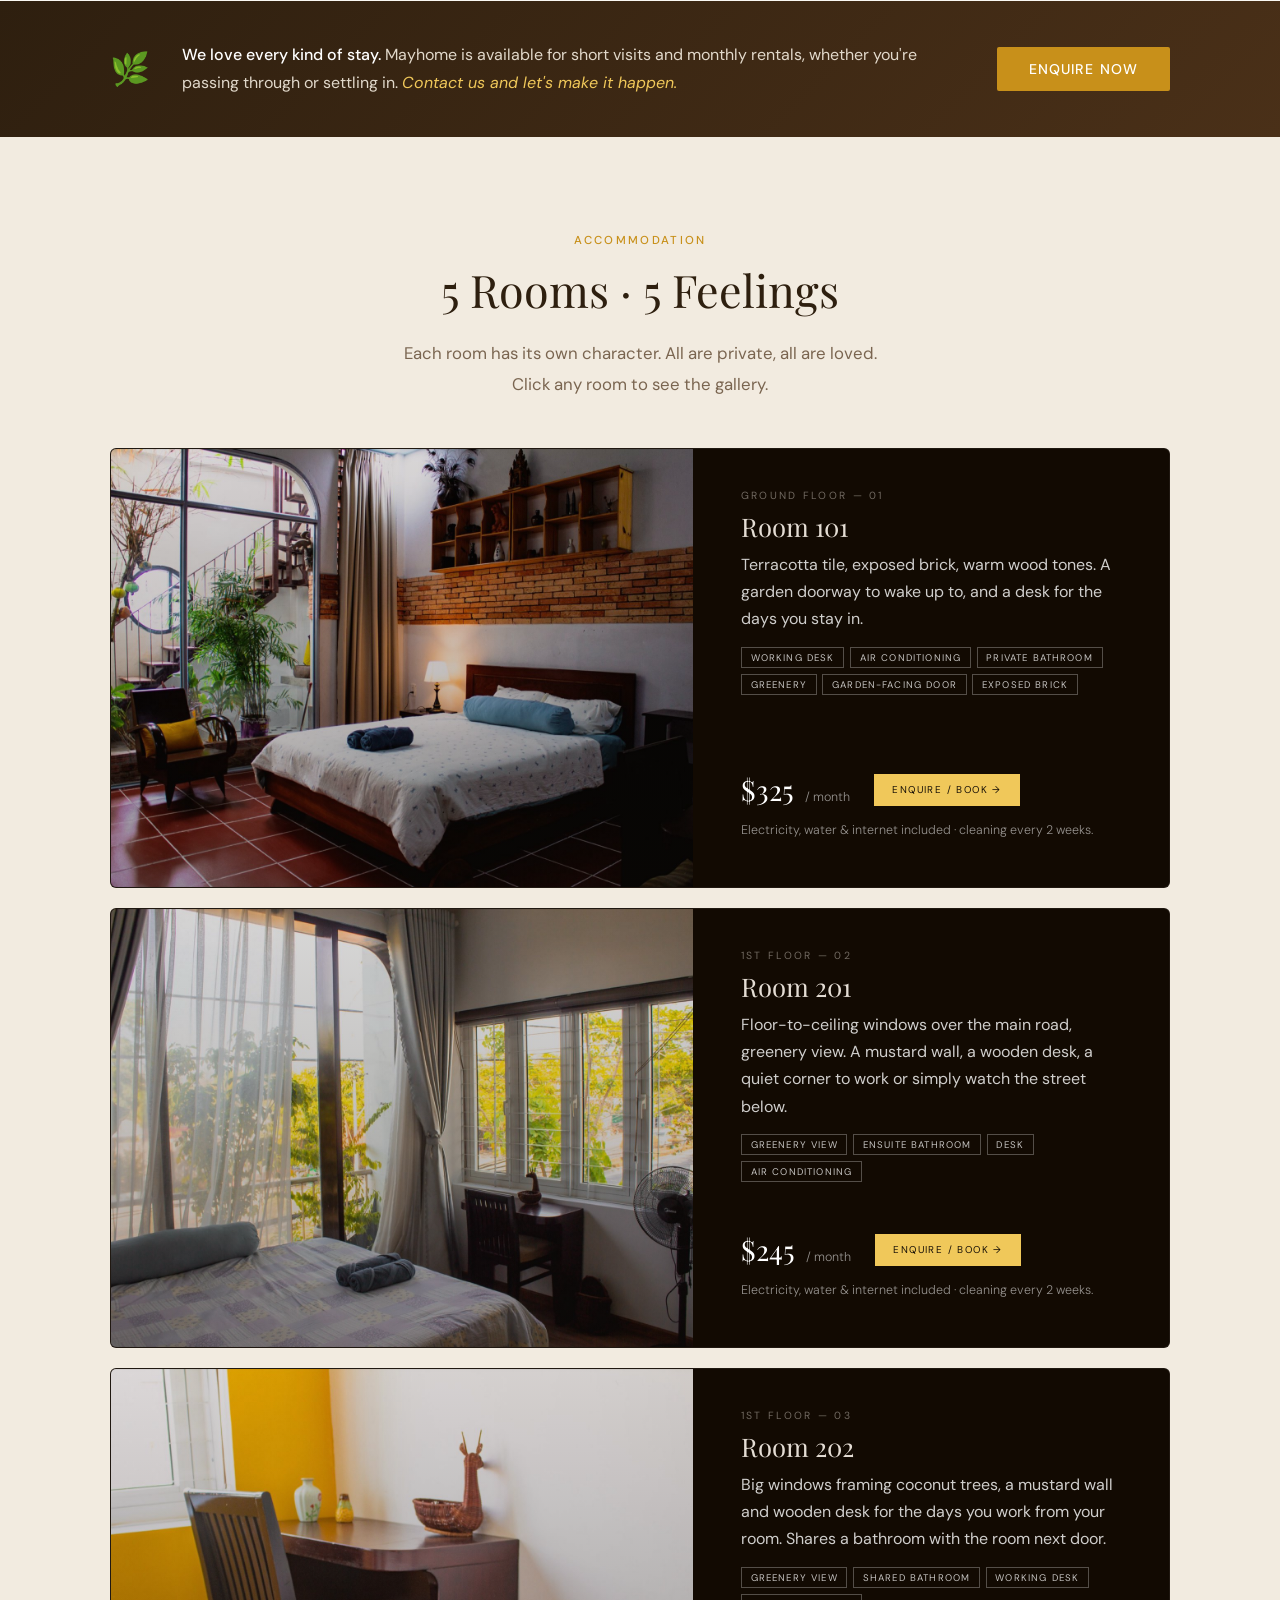
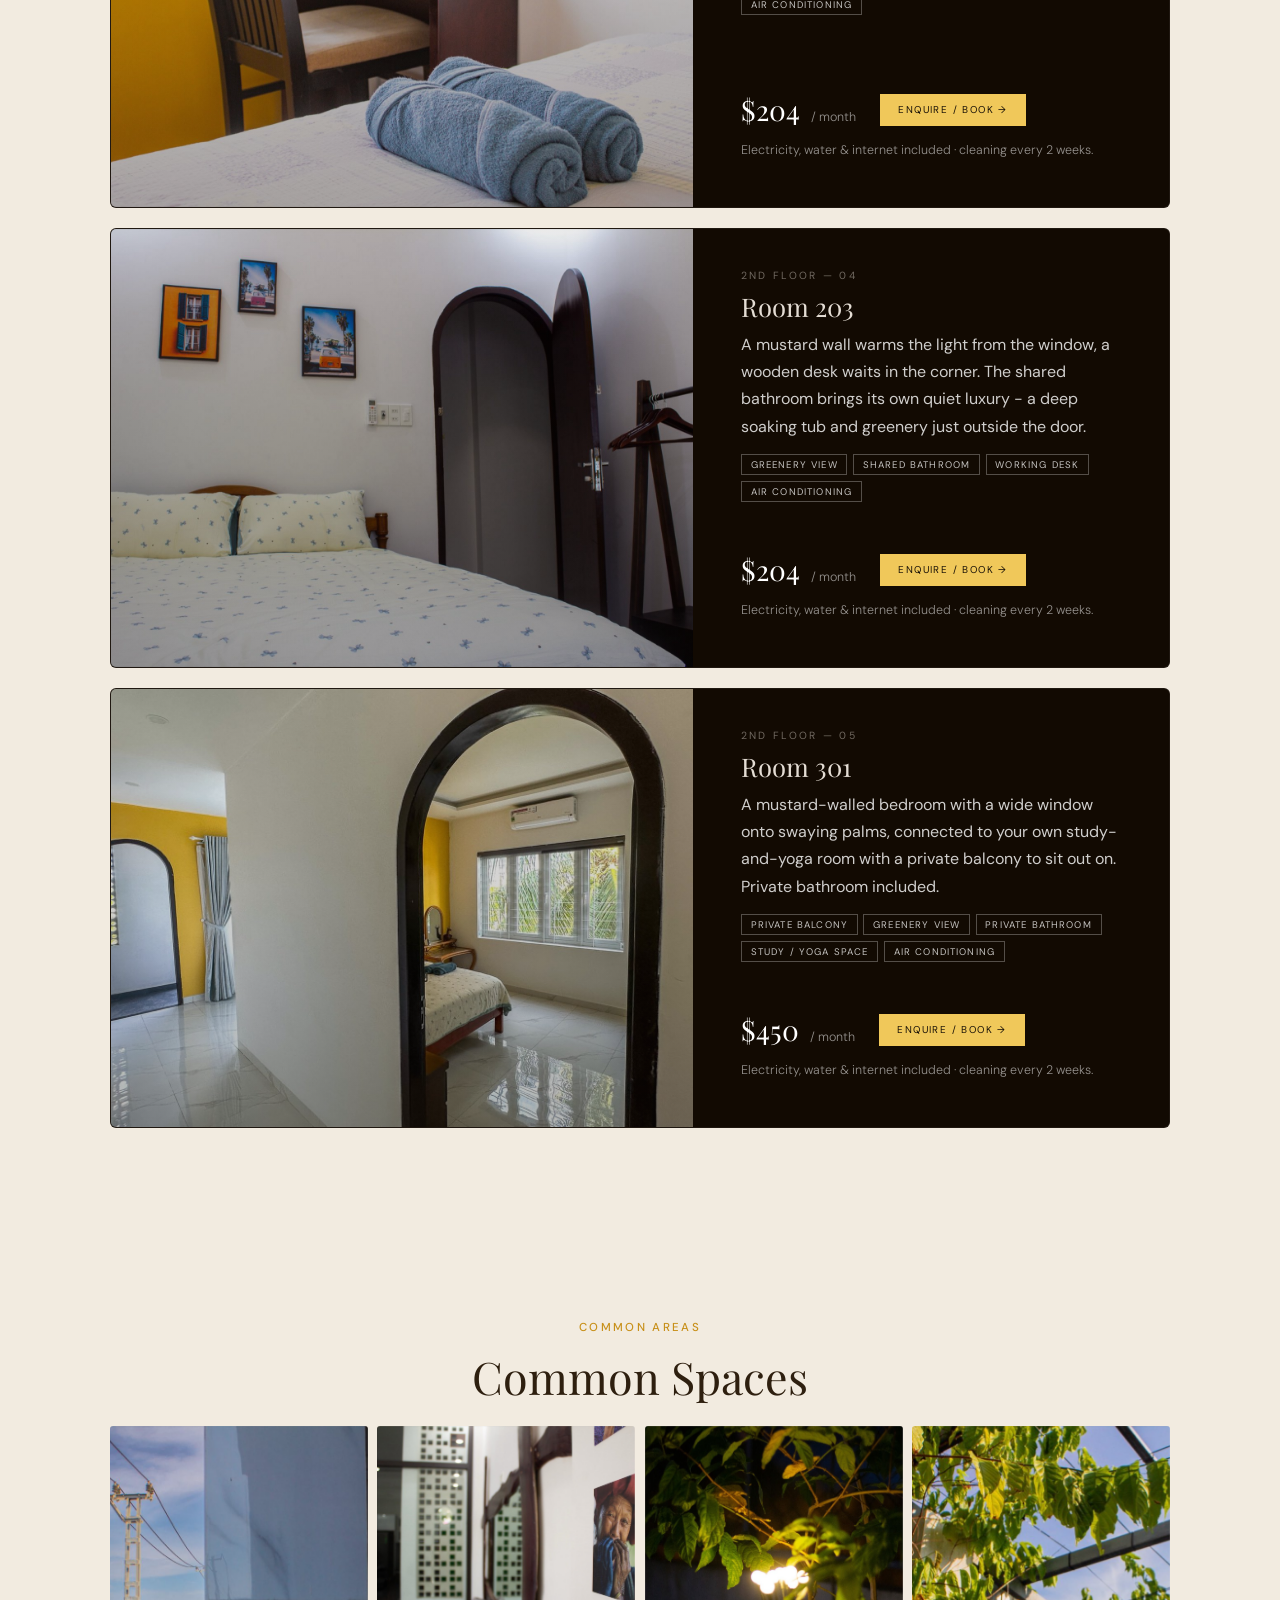
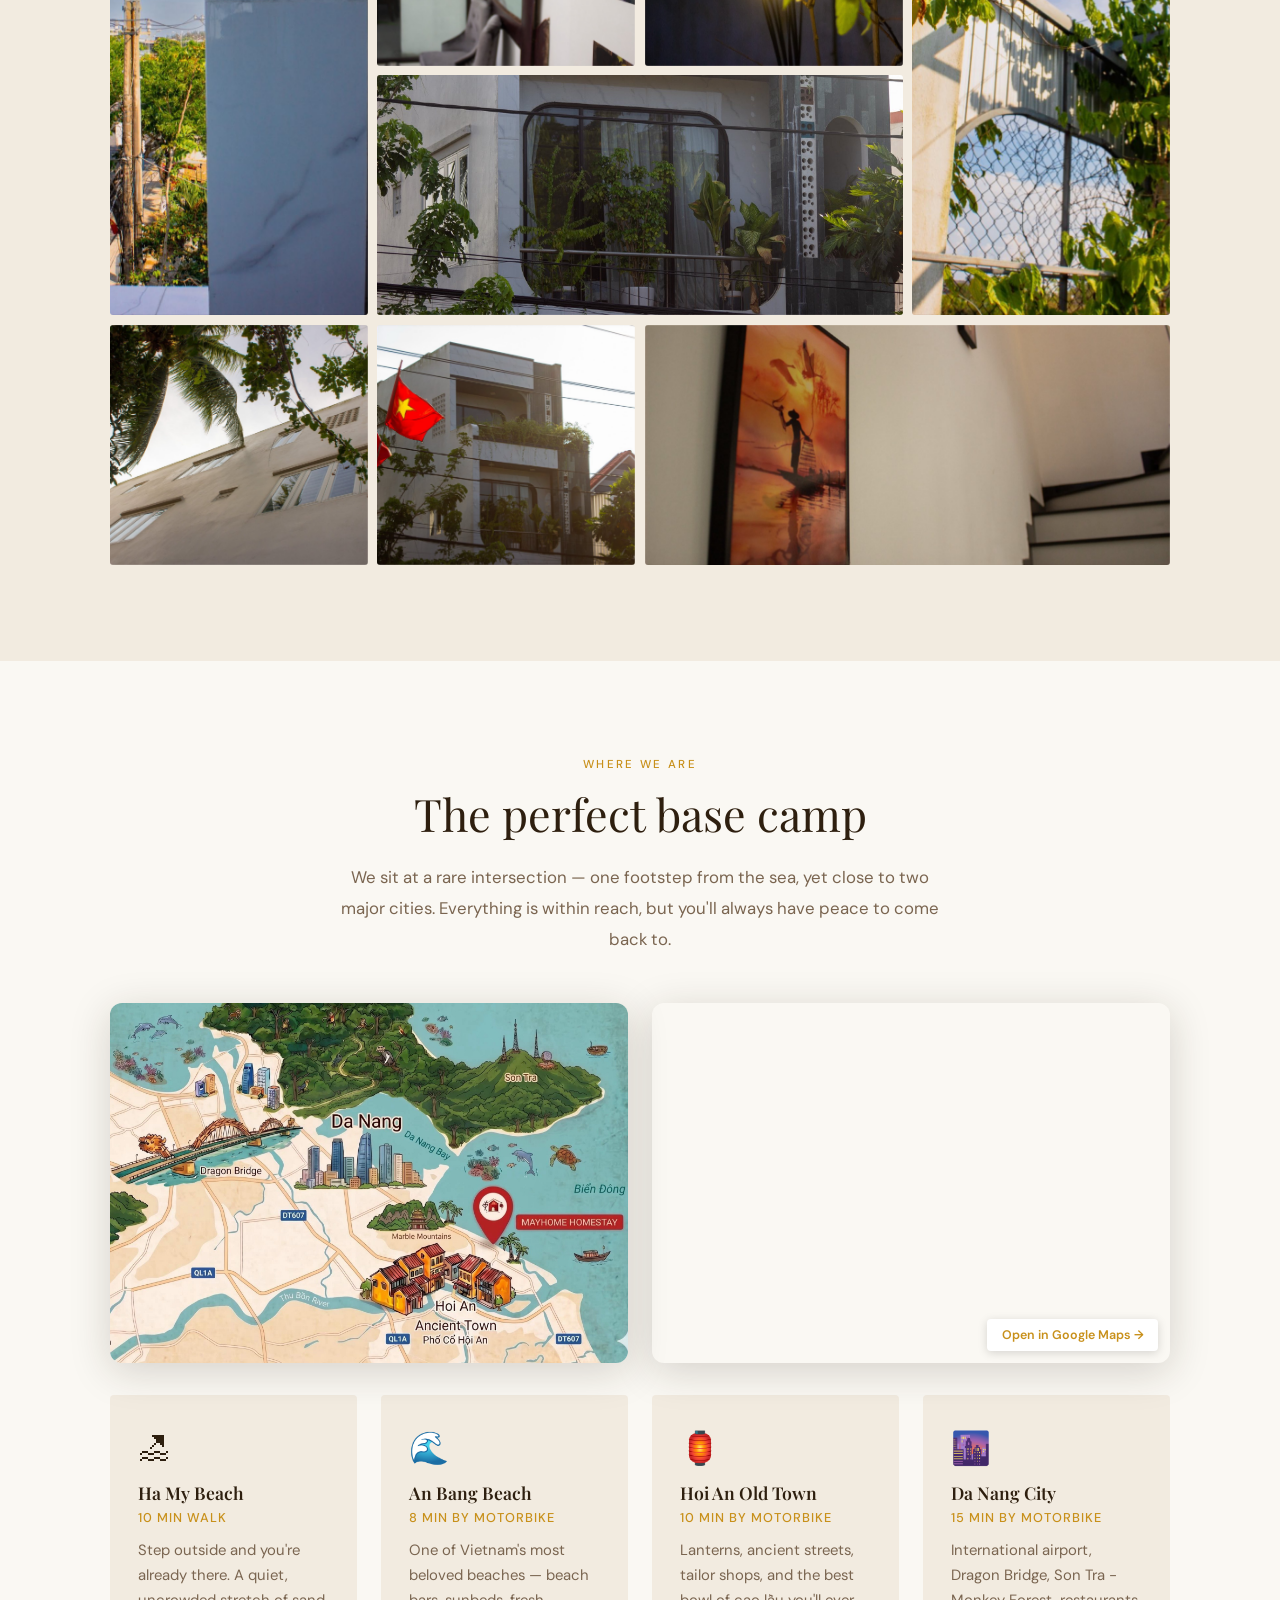
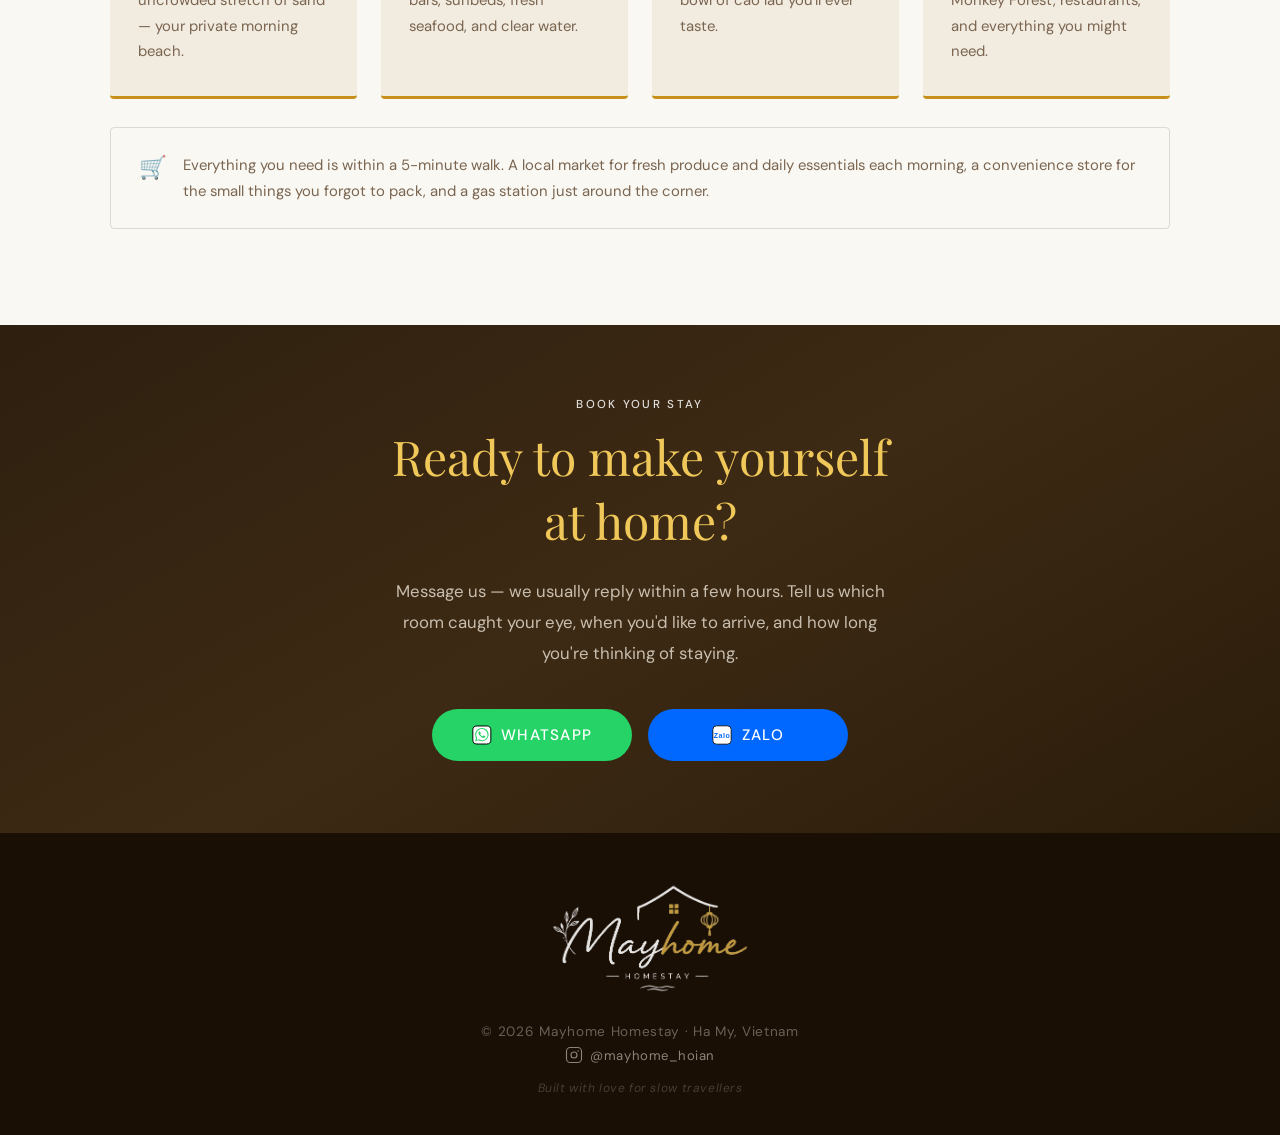
==== commit 5422a70b: "Fix Google Maps embed rating display and Vietnamese translation gaps - Use the listing's Google CID " ====
--- a/index.html
+++ b/index.html
@@ -106,7 +106,7 @@
       <div class="text">
         <span class="label" data-i18n="about.label">Welcome to MayHome.</span>
         <h2 data-i18n="about.title">Not a hotel.<br><em>A home.</em></h2>
-        <p data-i18n="about.p1">Poised between the buzz of Da Nang and the timeless charm of Hoi An. Two cities, two rhythms, one address, with the beach just minutes away.</p>
+        <p data-i18n="about.p1">At the intersection between the buzz of Da Nang and the timeless charm of Hoi An. Two cities, two rhythms, one address, with the beach just minutes away.</p>
         <p data-i18n="about.p2">Five rooms, five distinct characters, each thoughtfully shaped to hold onto Hoi An's soul while moving at the pace of modern life.</p>
         <p data-i18n="about.p3">Stay a few nights, or stay awhile. Short or long-term, from one month.</p>
         <p class="about-tagline" data-i18n="about.tagline">For those who want to live in a place, not just visit it.</p>
@@ -295,7 +295,7 @@
           <img src="media/location/Gemini_Generated_Image_6gelk56gelk56gel.jpg" alt="Illustrated map showing Mayhome Homestay between Da Nang and Hoi An" />
         </div>
         <div class="loc-map loc-map-google">
-          <iframe src="https://www.google.com/maps?q=15.9347221,108.3087367&output=embed" width="100%" height="100%" style="border:0" loading="lazy" referrerpolicy="no-referrer-when-downgrade" title="Mayhome Homestay on Google Maps"></iframe>
+          <iframe src="https://www.google.com/maps?cid=7456315462382754451&output=embed" width="100%" height="100%" style="border:0" loading="lazy" referrerpolicy="no-referrer-when-downgrade" title="Mayhome Homestay on Google Maps"></iframe>
           <a href="https://maps.app.goo.gl/4Y7d196aipg9K6at9" target="_blank" rel="noopener" class="loc-map-link">Open in Google Maps &rarr;</a>
         </div>
       </div>
--- a/style.css
+++ b/style.css
@@ -341,17 +341,33 @@
   gap: 0.6rem;
   width: 200px;
   border-radius: 999px;
+  animation: btnBreathe 2.6s ease-in-out infinite;
 }
 
 .btn-whatsapp {
   background: #25d366;
 }
-.btn-whatsapp:hover { background: #1ebe59; }
+.btn-whatsapp:hover { background: #1ebe59; transform: translateY(-2px); }
 
 .btn-zalo {
   background: #0068ff;
-}
-.btn-zalo:hover { background: #0052cc; }
+  animation-delay: 0.3s;
+}
+.btn-zalo:hover { background: #0052cc; transform: translateY(-2px); }
+
+@keyframes btnBreathe {
+  0%, 100% { transform: scale(1); box-shadow: 0 0 0 rgba(0,0,0,0); }
+  50% { transform: scale(1.045); box-shadow: 0 6px 18px rgba(0,0,0,0.18); }
+}
+
+.btn-whatsapp:hover,
+.btn-zalo:hover {
+  animation-play-state: paused;
+}
+
+@media (prefers-reduced-motion: reduce) {
+  .btn-whatsapp, .btn-zalo { animation: none; }
+}
 
 .zalo-mobile-link { display: none; }
 .zalo-desktop-btn { display: inline-flex; }
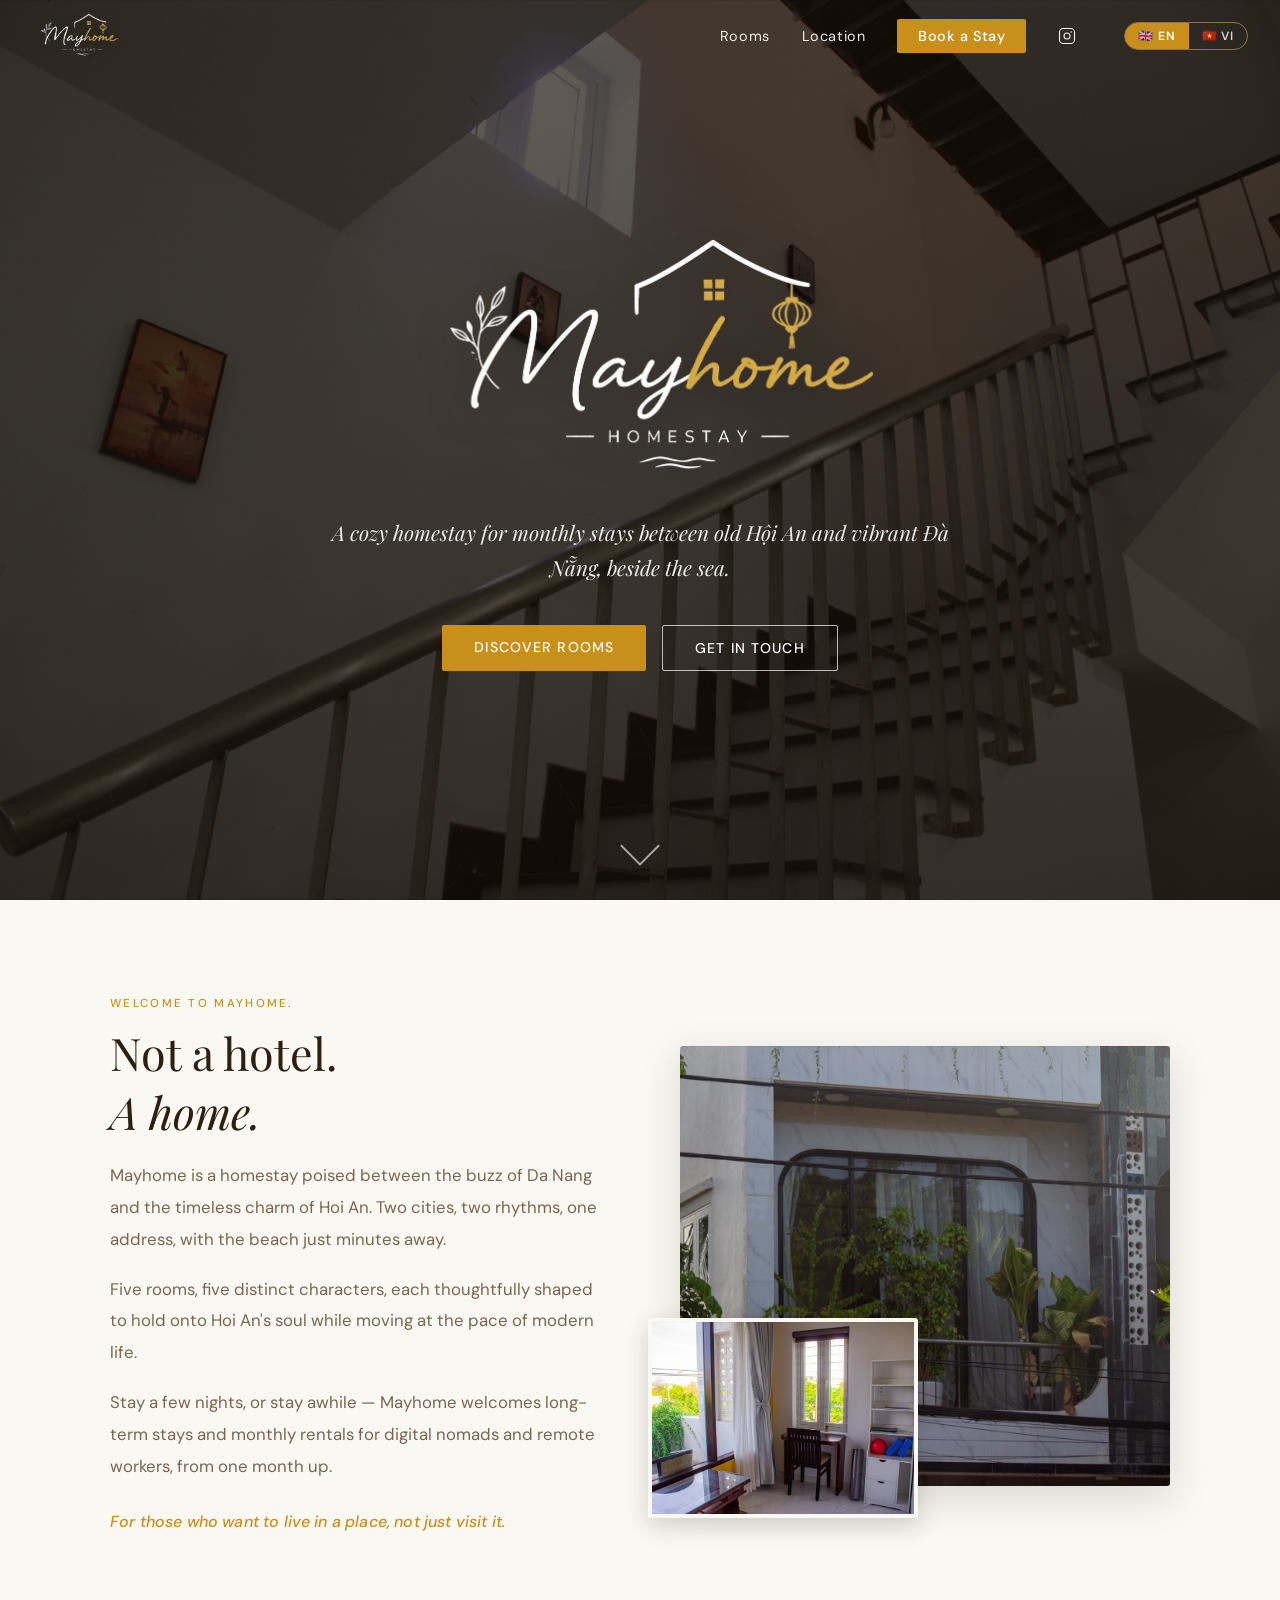
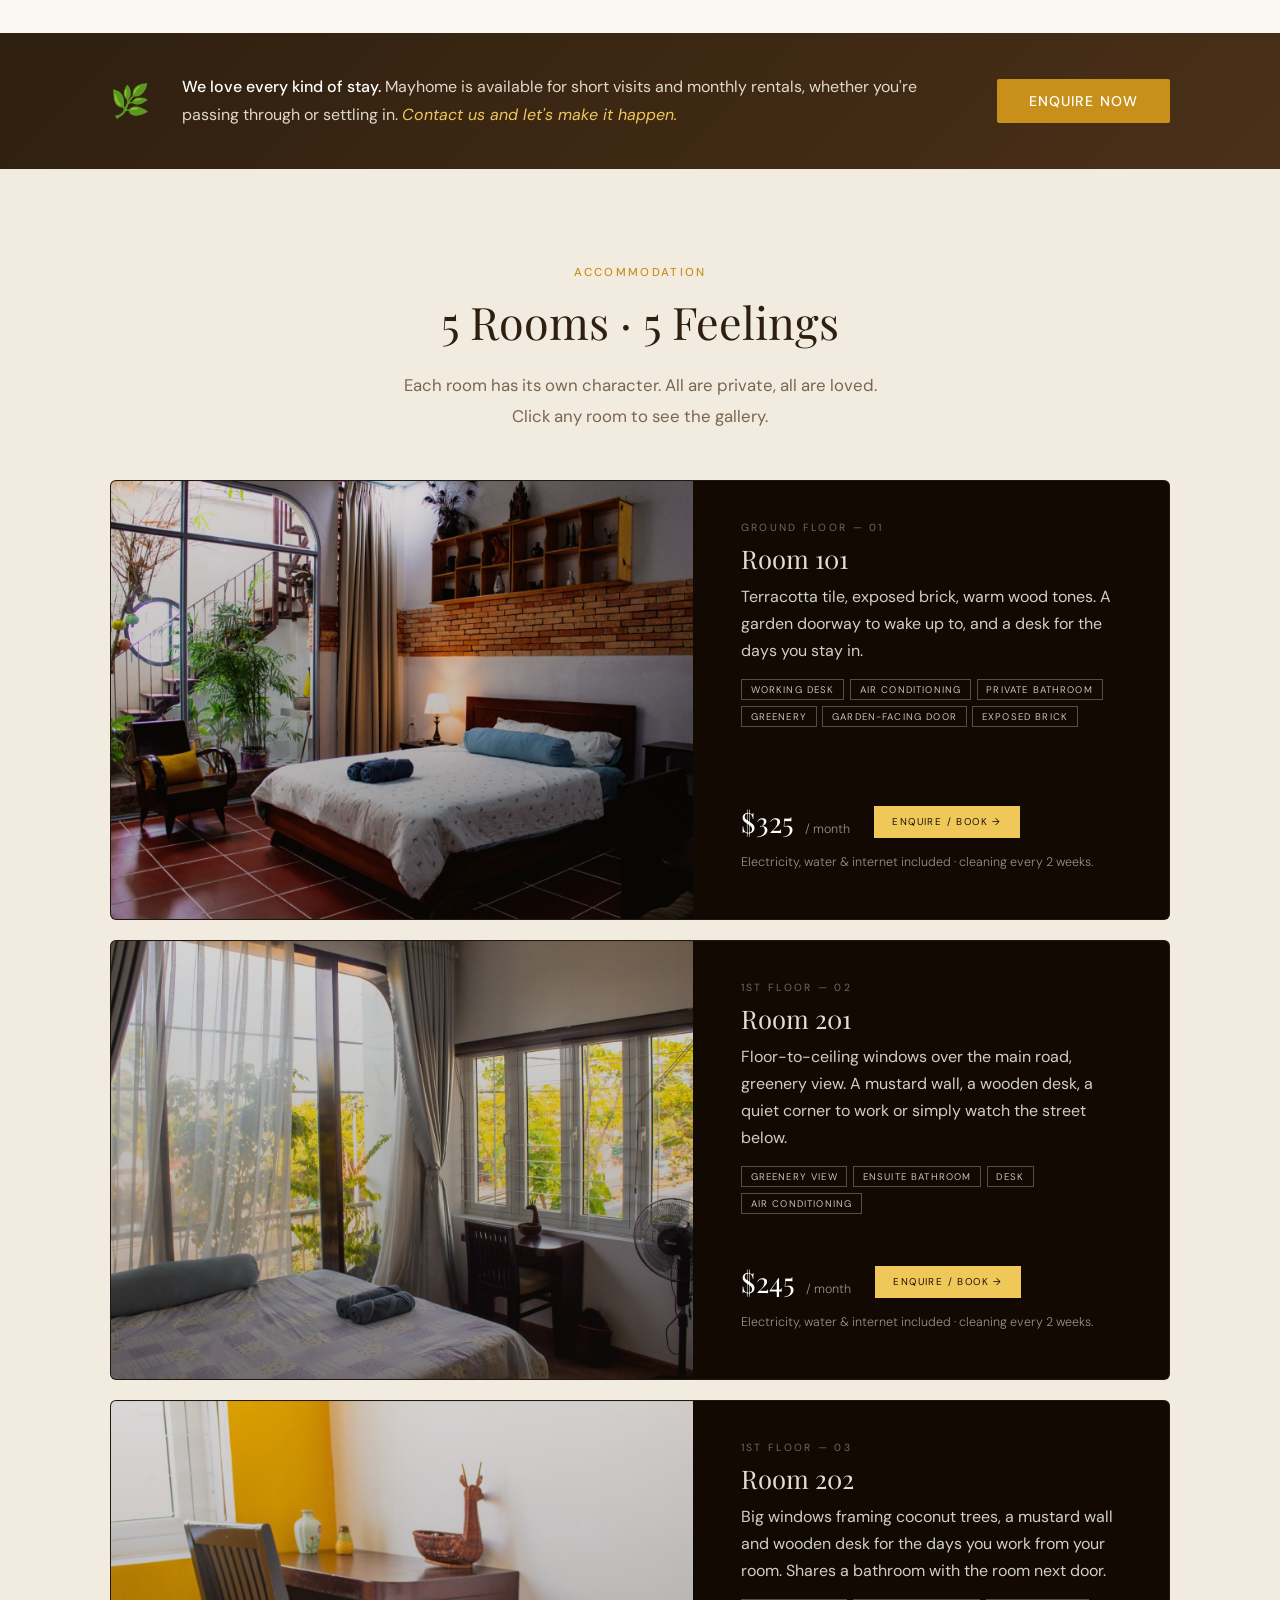
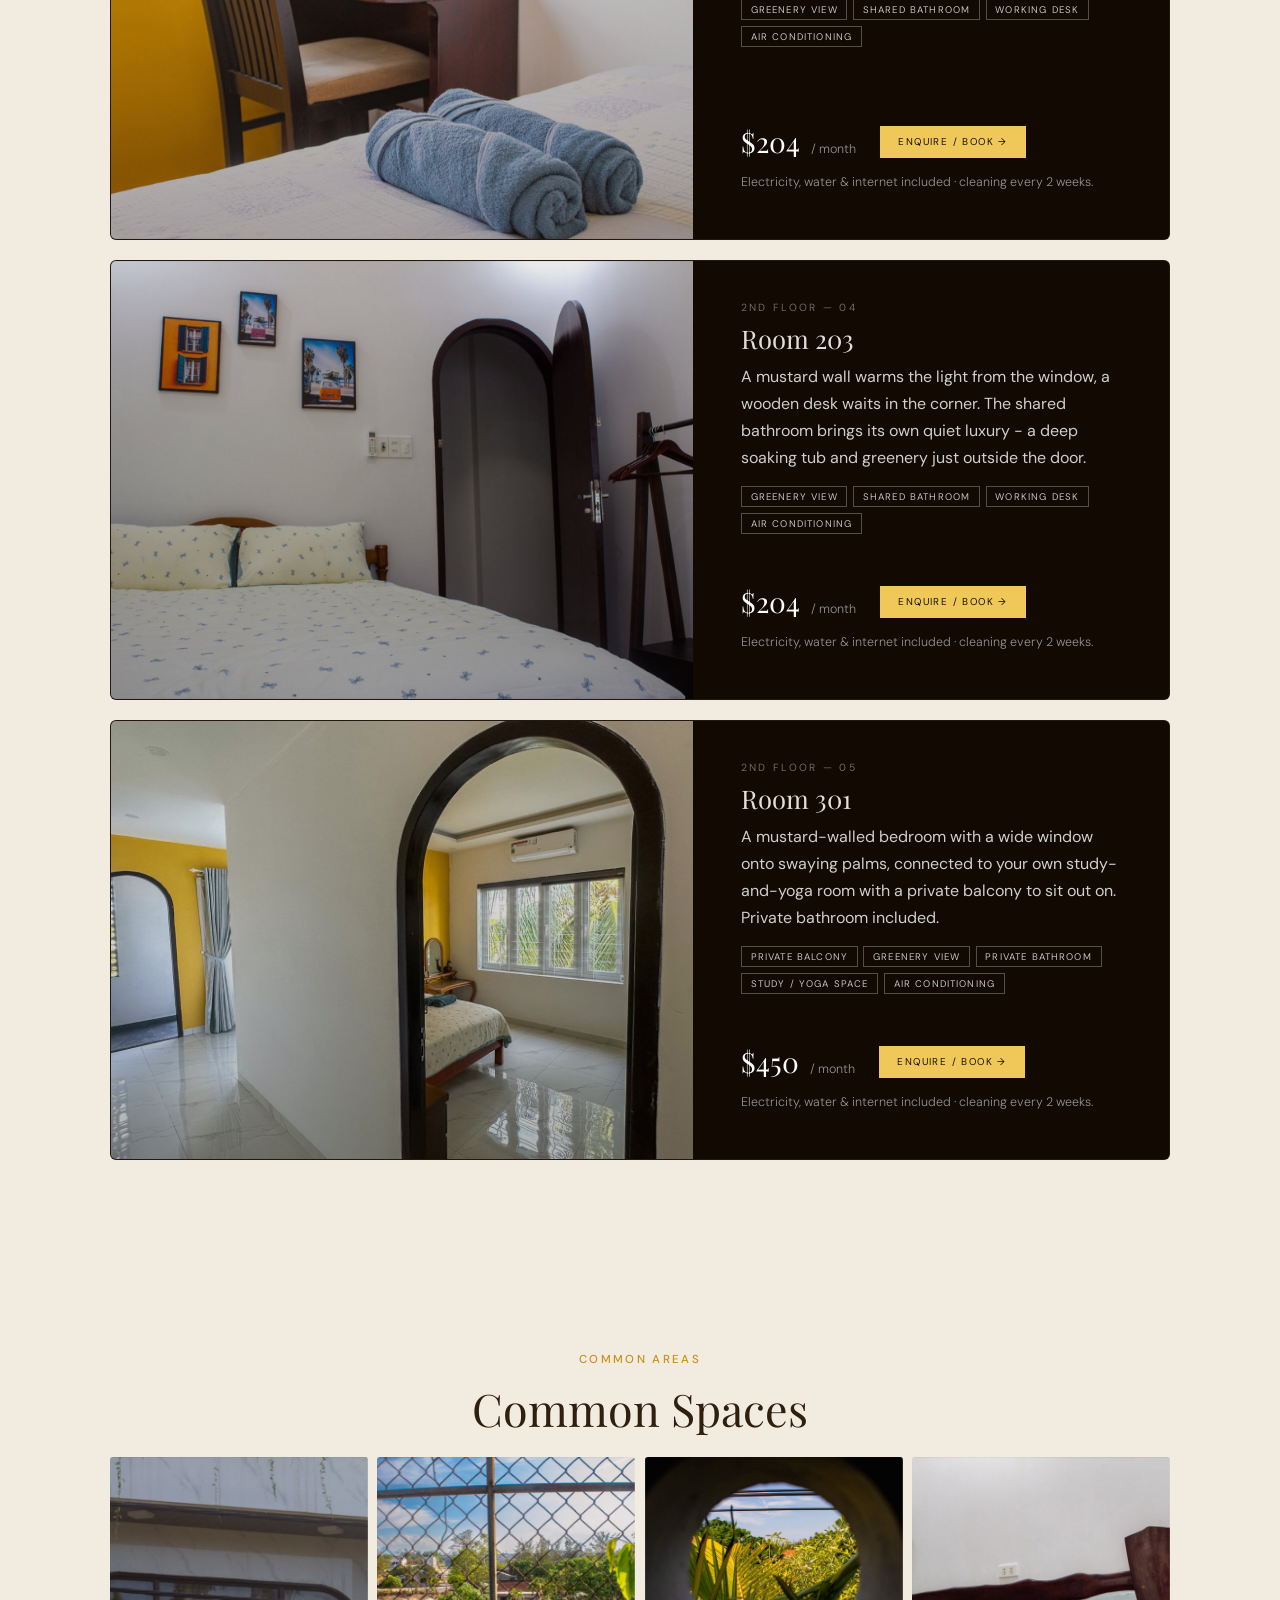
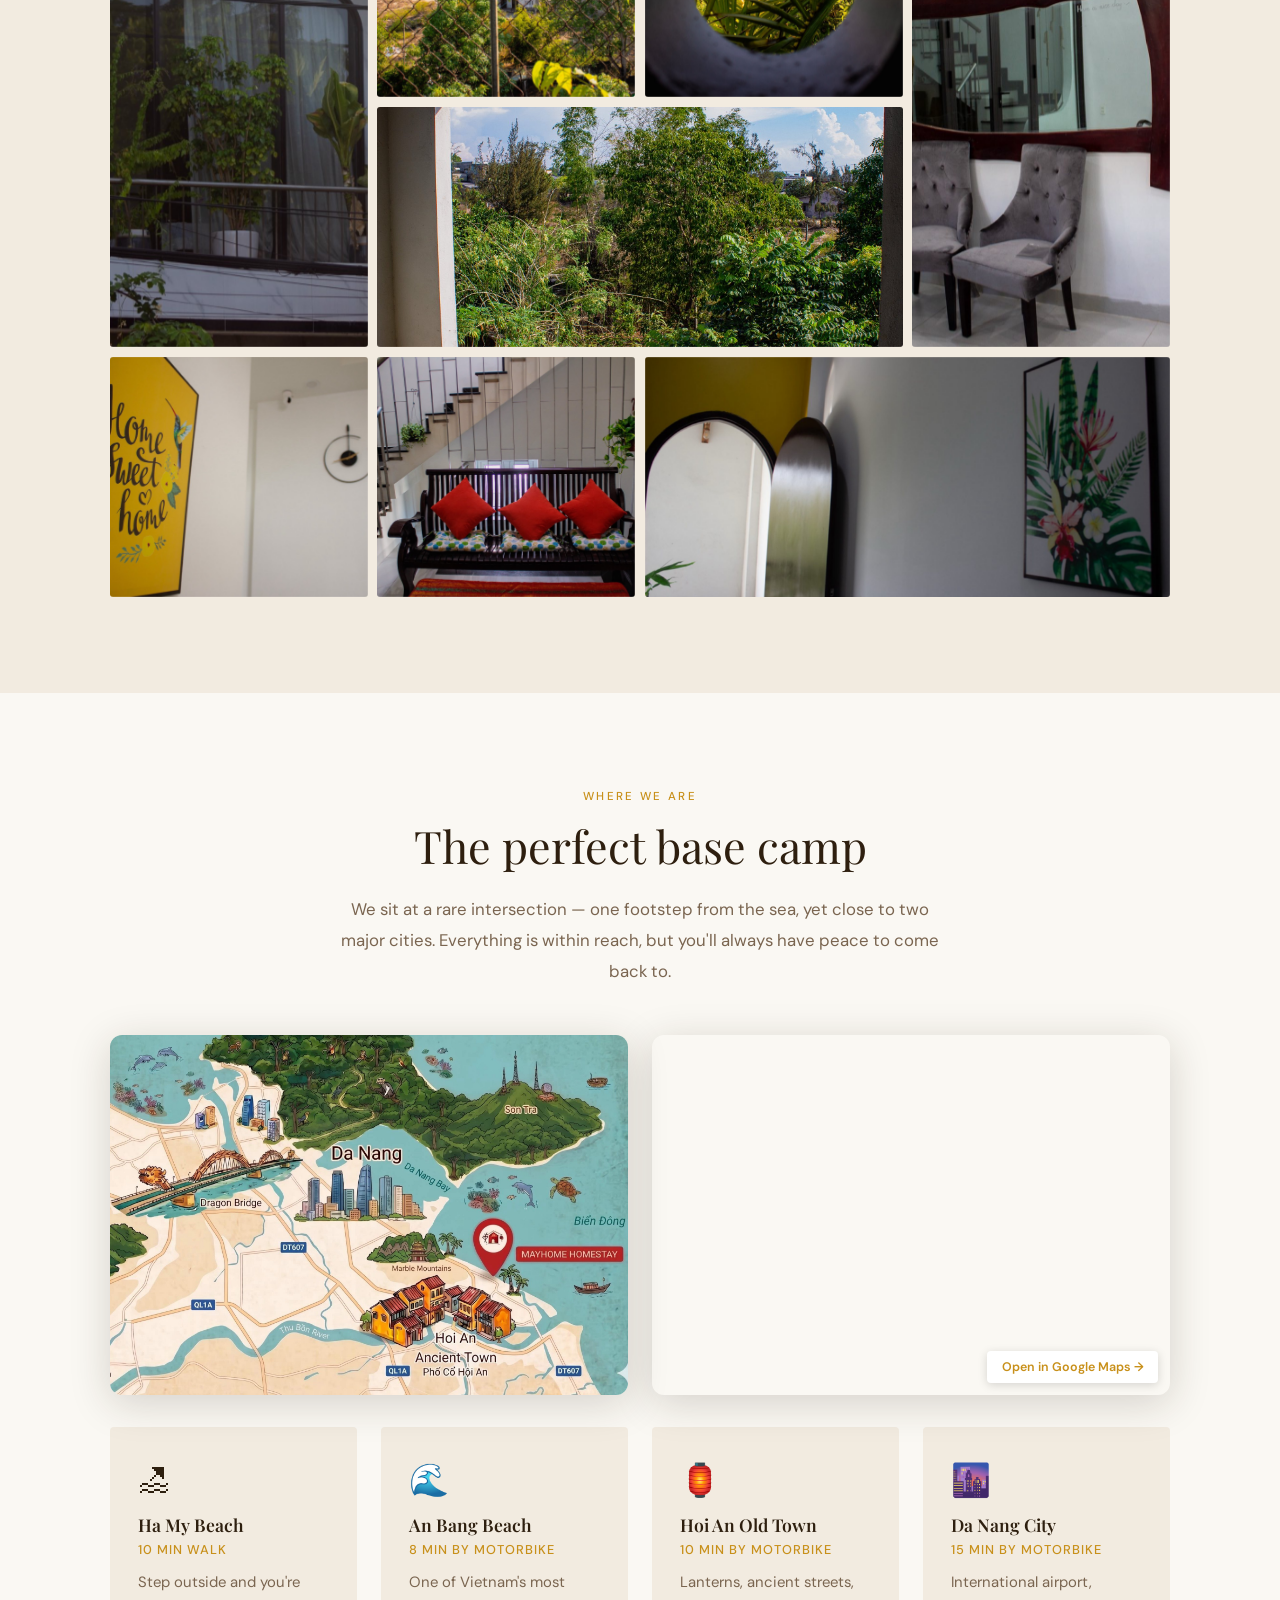
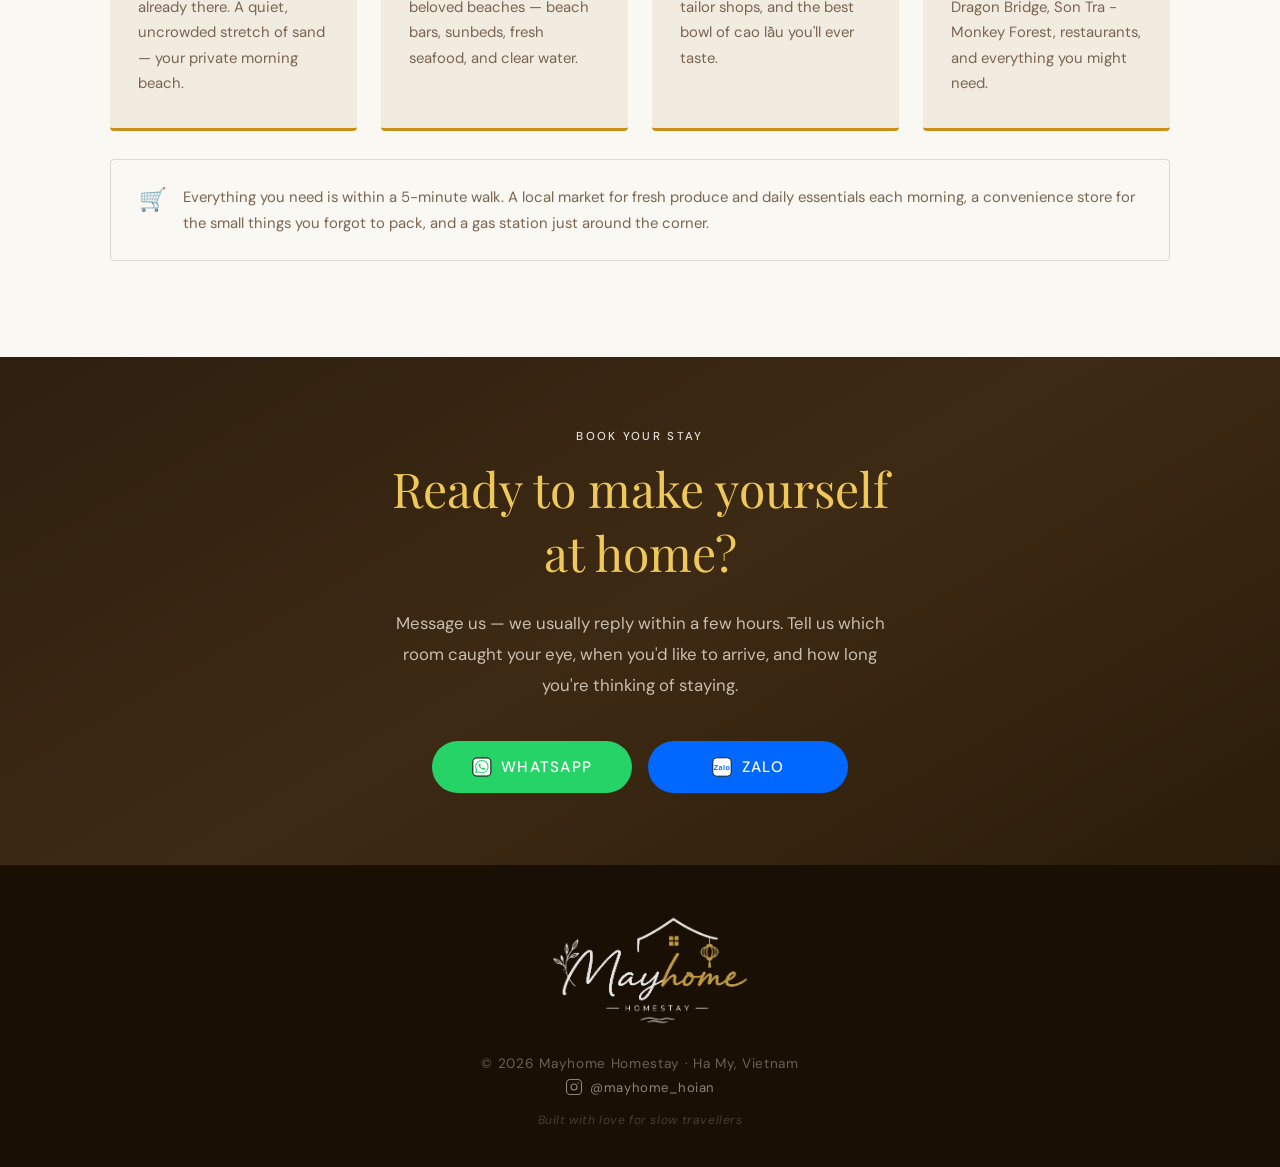
==== commit 727594d9: "Add target keywords naturally to hero and About copy "Homestay" only ever appeared inside the brand " ====
--- a/index.html
+++ b/index.html
@@ -89,7 +89,7 @@
     <div class="hero-content">
       <h1 class="sr-only">Mayhome Homestay — Private Rooms Between Da Nang and Hoi An, Vietnam</h1>
       <img src="media/logo/yellow_logo_transparent.png" alt="Mayhome Homestay" class="hero-logo" />
-      <p data-i18n="hero.desc">A cozy home between old Hội An and vibrant Đà Nẵng, beside the sea.</p>
+      <p data-i18n="hero.desc">A cozy homestay for monthly stays between old Hội An and vibrant Đà Nẵng, beside the sea.</p>
       <div class="hero-ctas">
         <a href="#rooms" class="btn" data-i18n="hero.cta1">Discover Rooms</a>
         <a href="#contact" class="btn btn-ghost" data-i18n="hero.cta2">Get in Touch</a>
@@ -106,9 +106,9 @@
       <div class="text">
         <span class="label" data-i18n="about.label">Welcome to MayHome.</span>
         <h2 data-i18n="about.title">Not a hotel.<br><em>A home.</em></h2>
-        <p data-i18n="about.p1">At the intersection between the buzz of Da Nang and the timeless charm of Hoi An. Two cities, two rhythms, one address, with the beach just minutes away.</p>
+        <p data-i18n="about.p1">Mayhome is a homestay poised between the buzz of Da Nang and the timeless charm of Hoi An. Two cities, two rhythms, one address, with the beach just minutes away.</p>
         <p data-i18n="about.p2">Five rooms, five distinct characters, each thoughtfully shaped to hold onto Hoi An's soul while moving at the pace of modern life.</p>
-        <p data-i18n="about.p3">Stay a few nights, or stay awhile. Short or long-term, from one month.</p>
+        <p data-i18n="about.p3">Stay a few nights, or stay awhile — Mayhome welcomes long-term stays and monthly rentals for digital nomads and remote workers, from one month up.</p>
         <p class="about-tagline" data-i18n="about.tagline">For those who want to live in a place, not just visit it.</p>
       </div>
       <div class="img-stack">
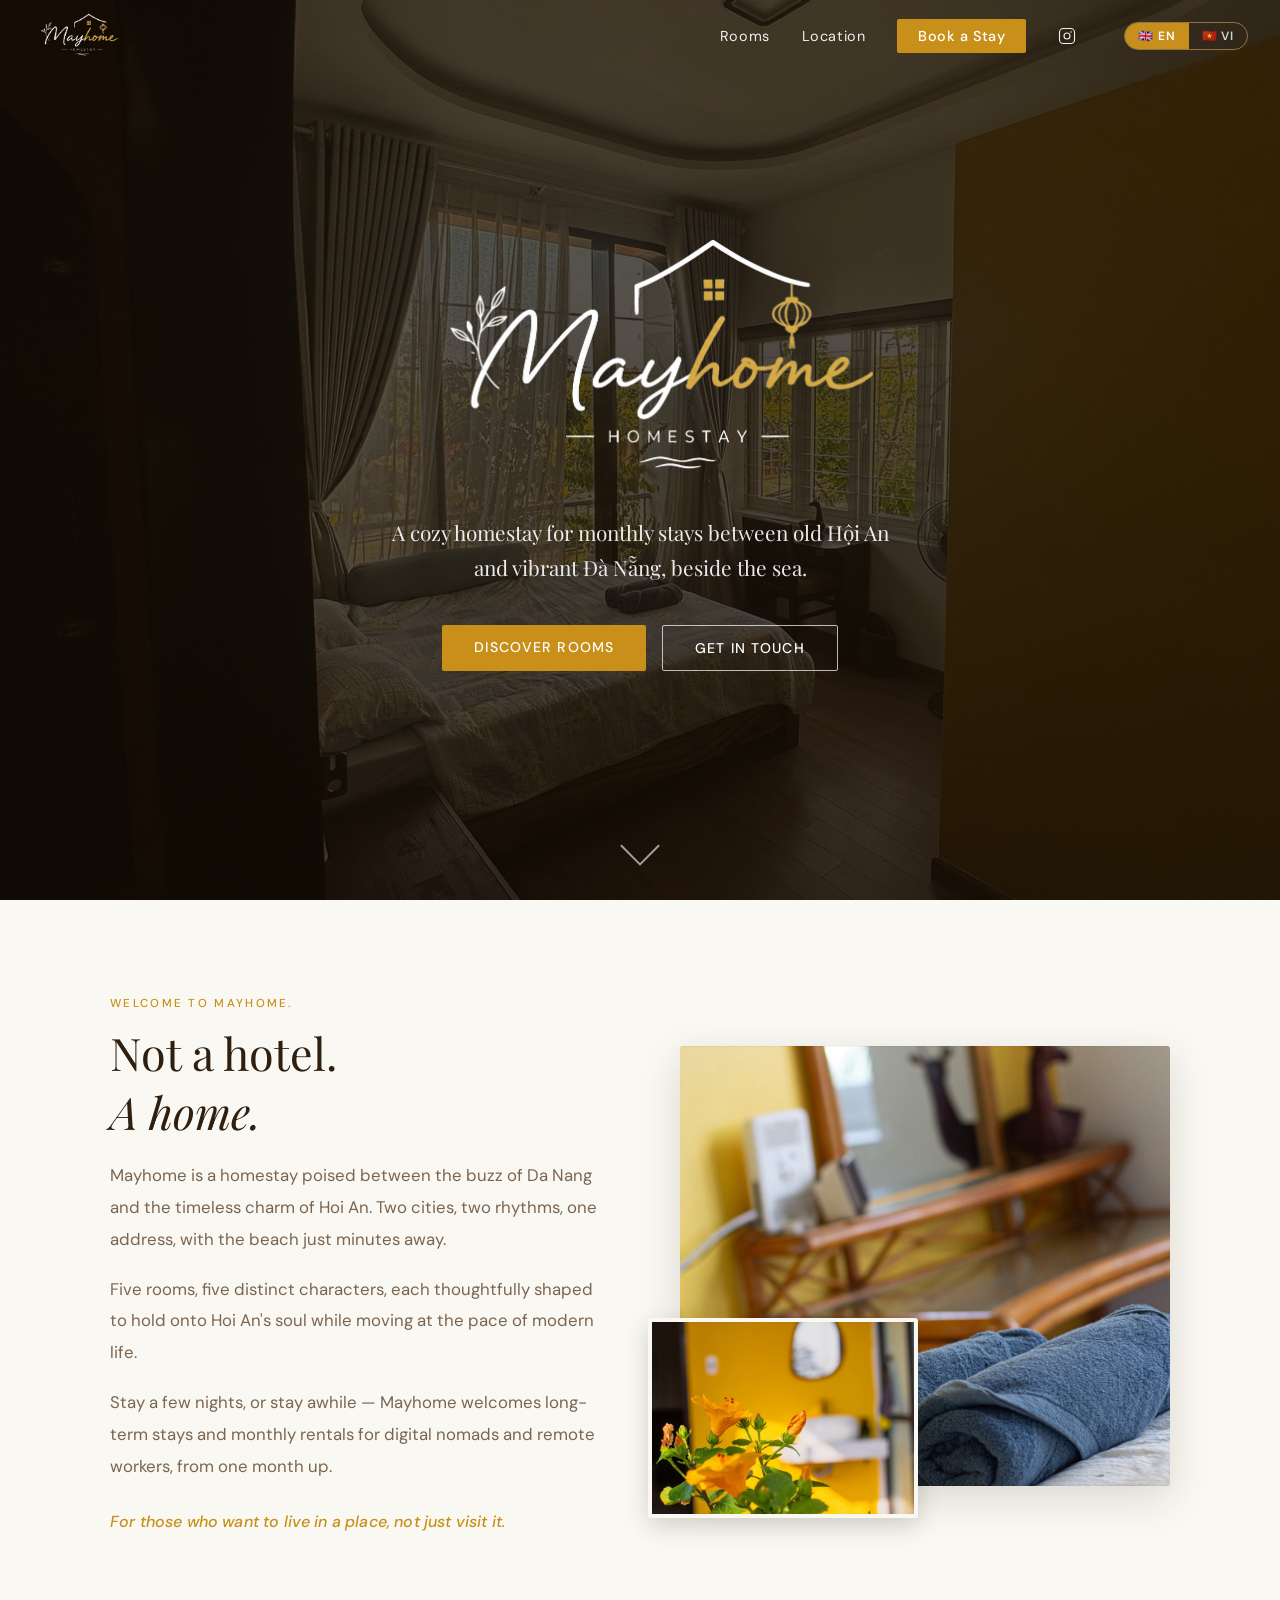
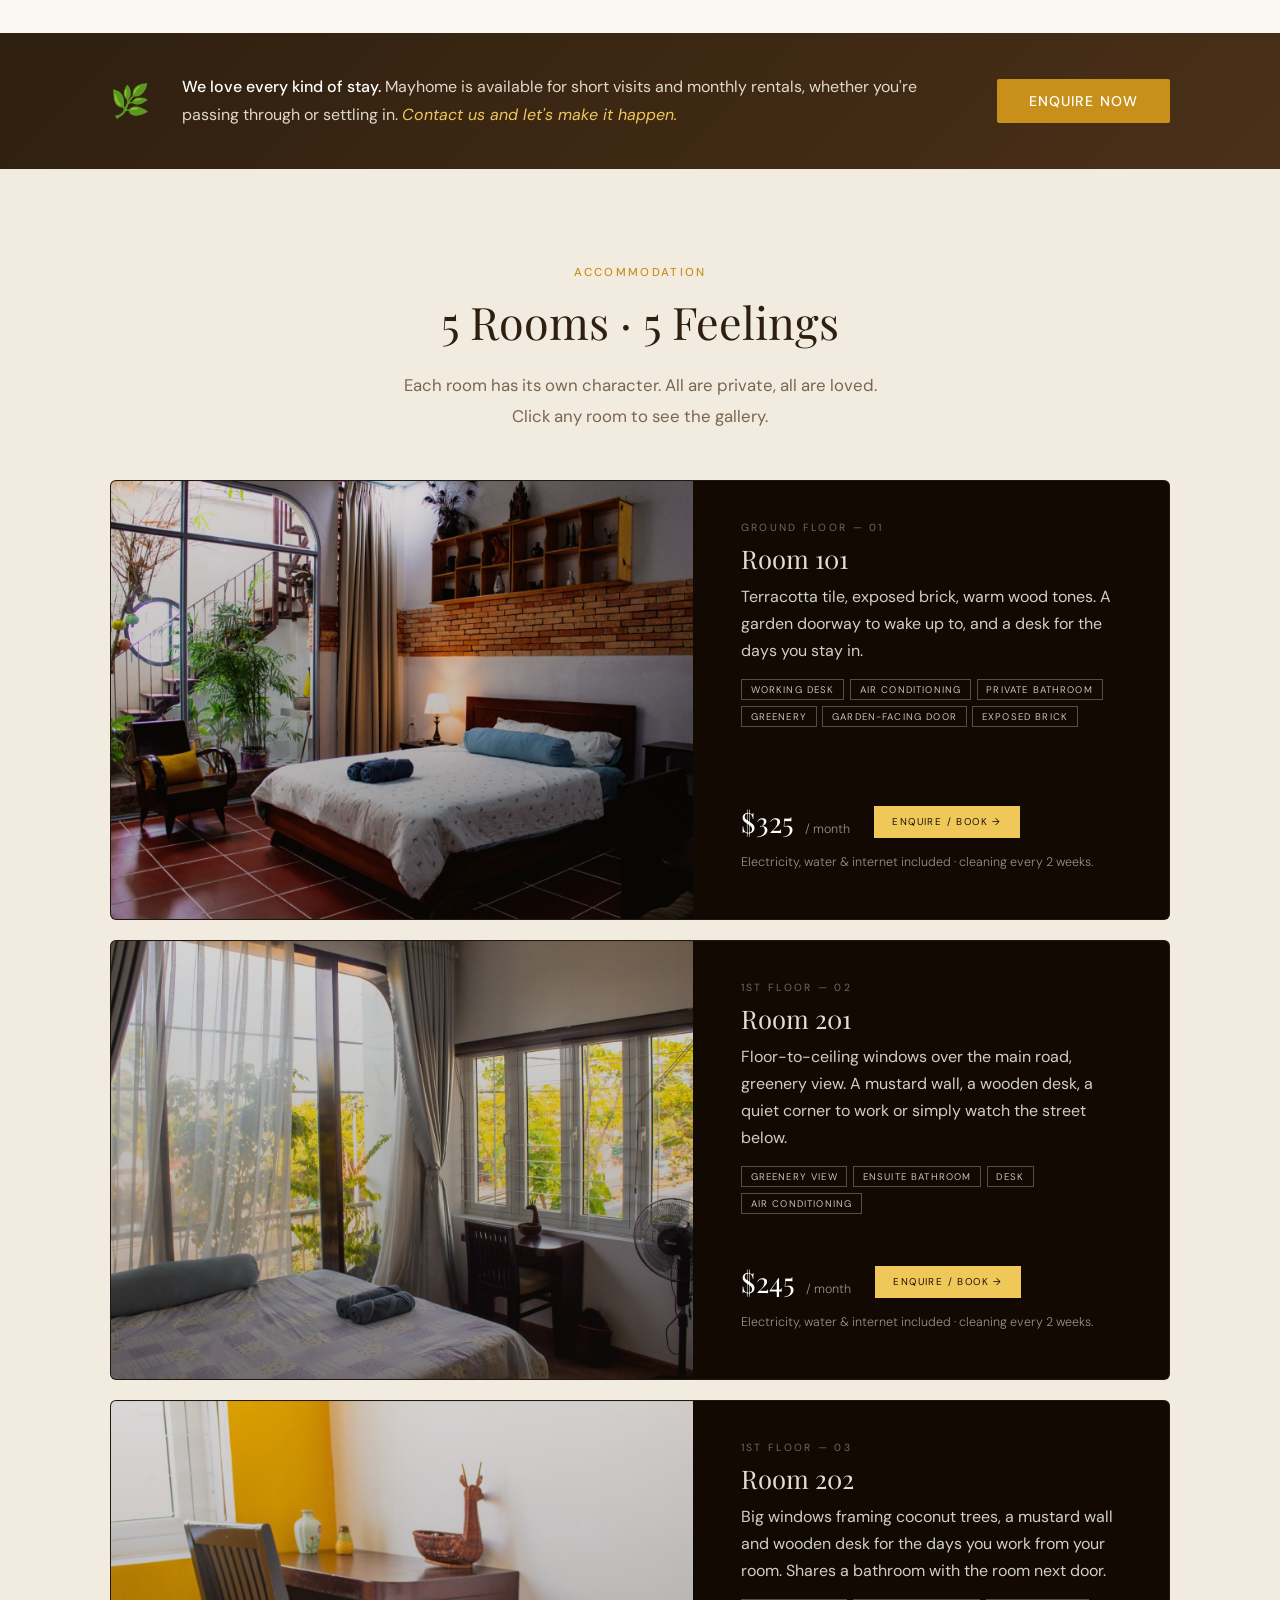
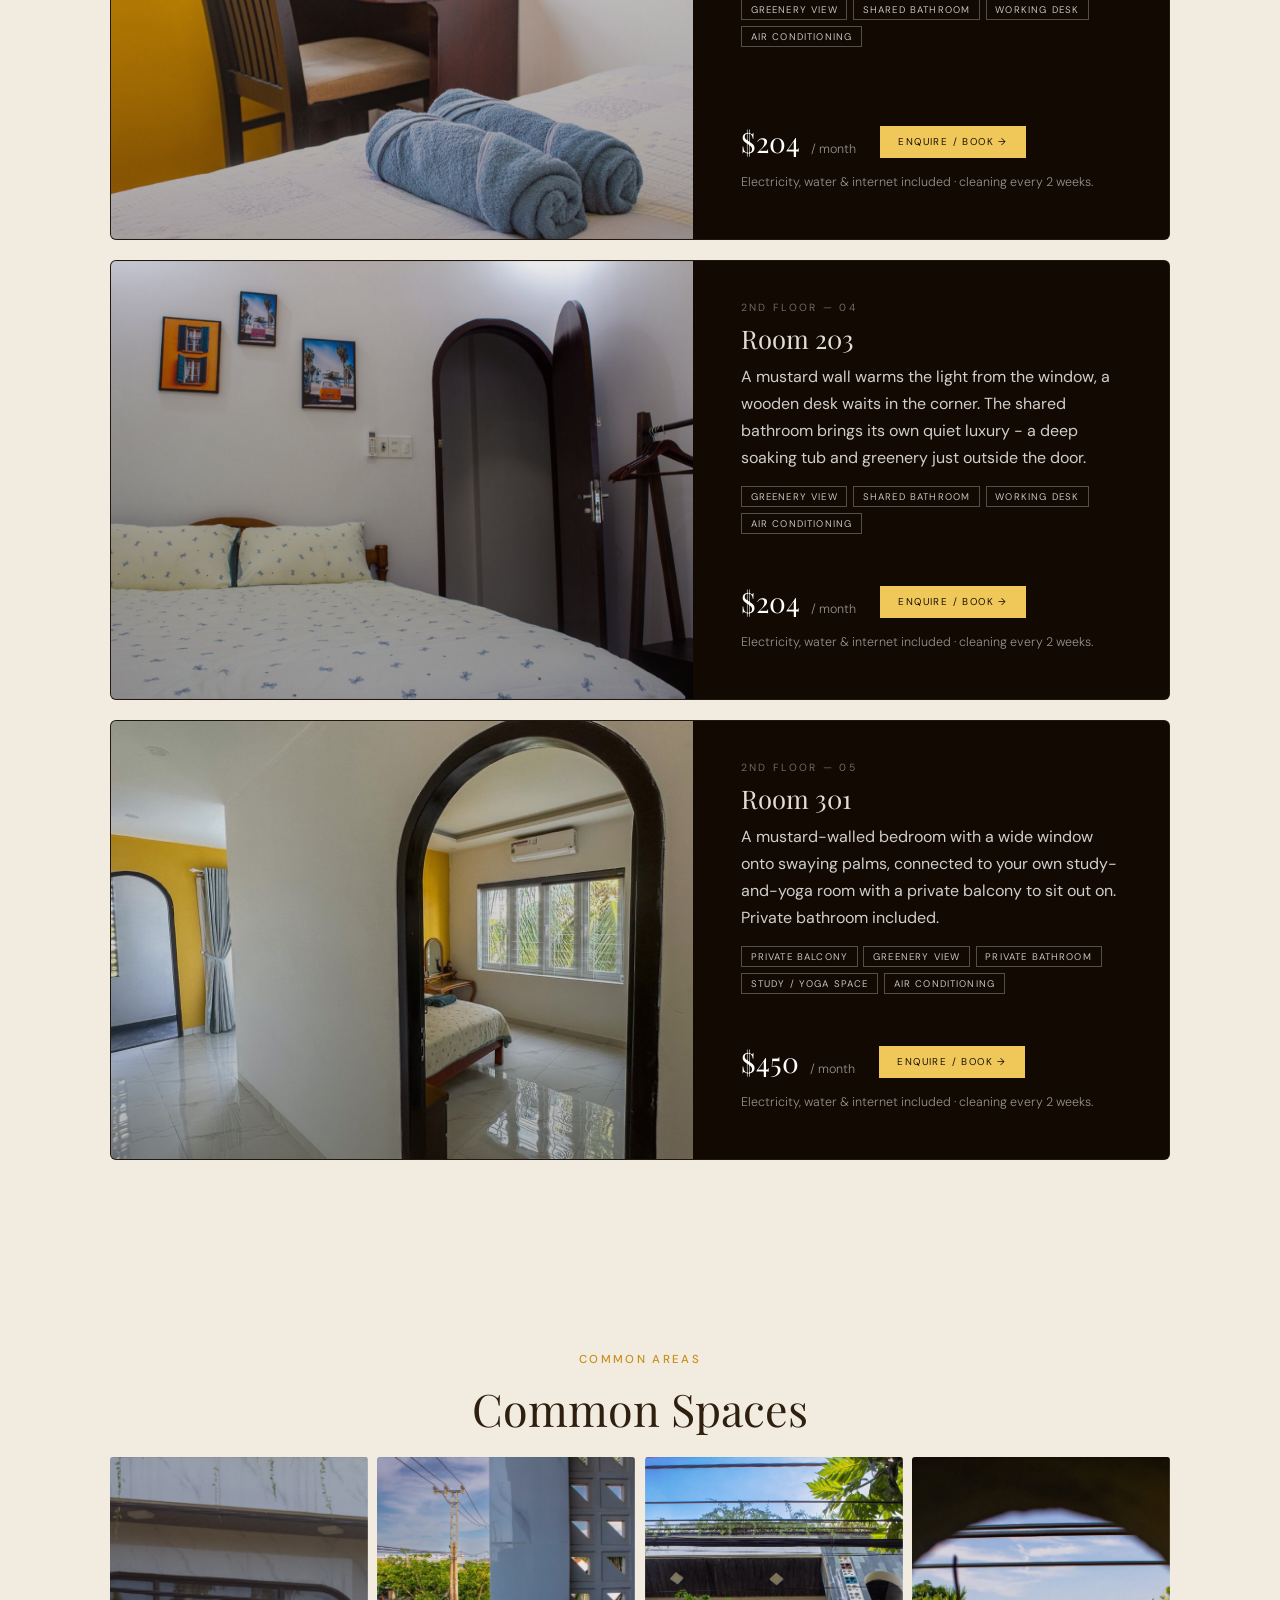
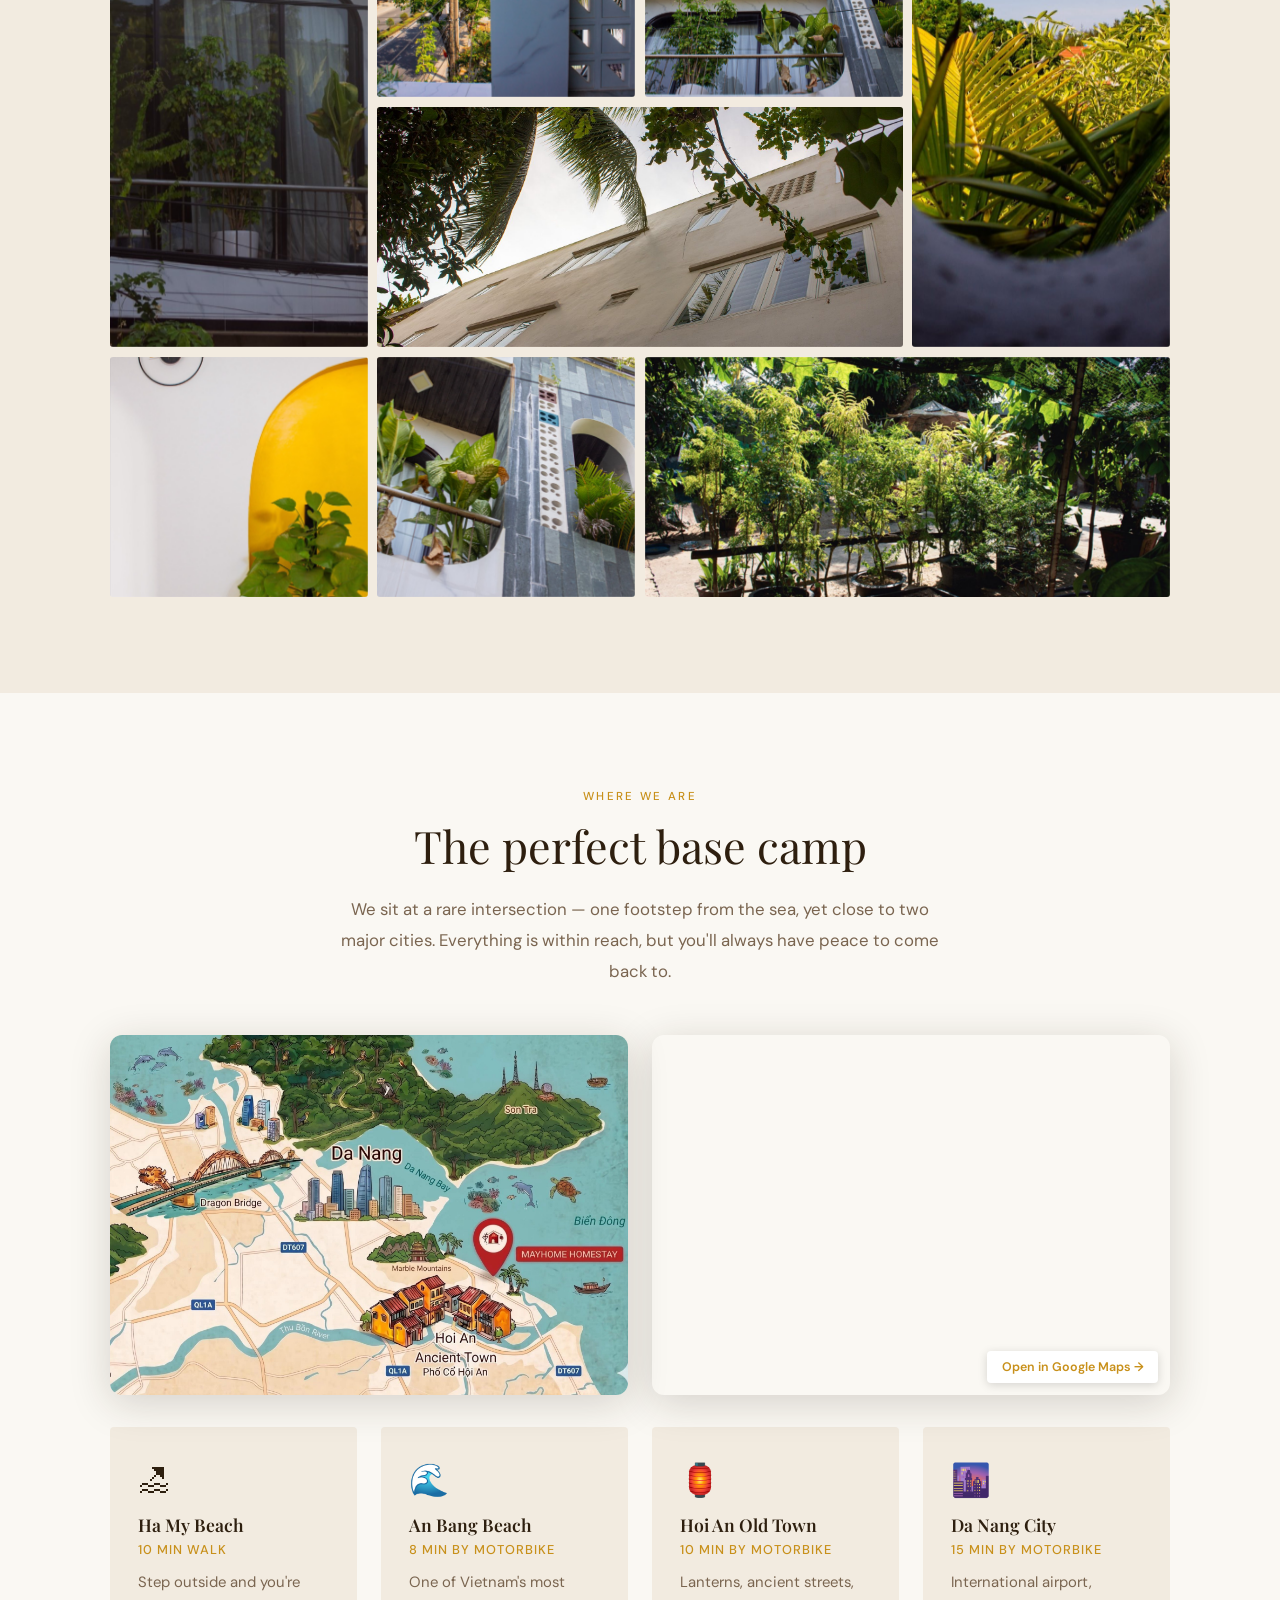
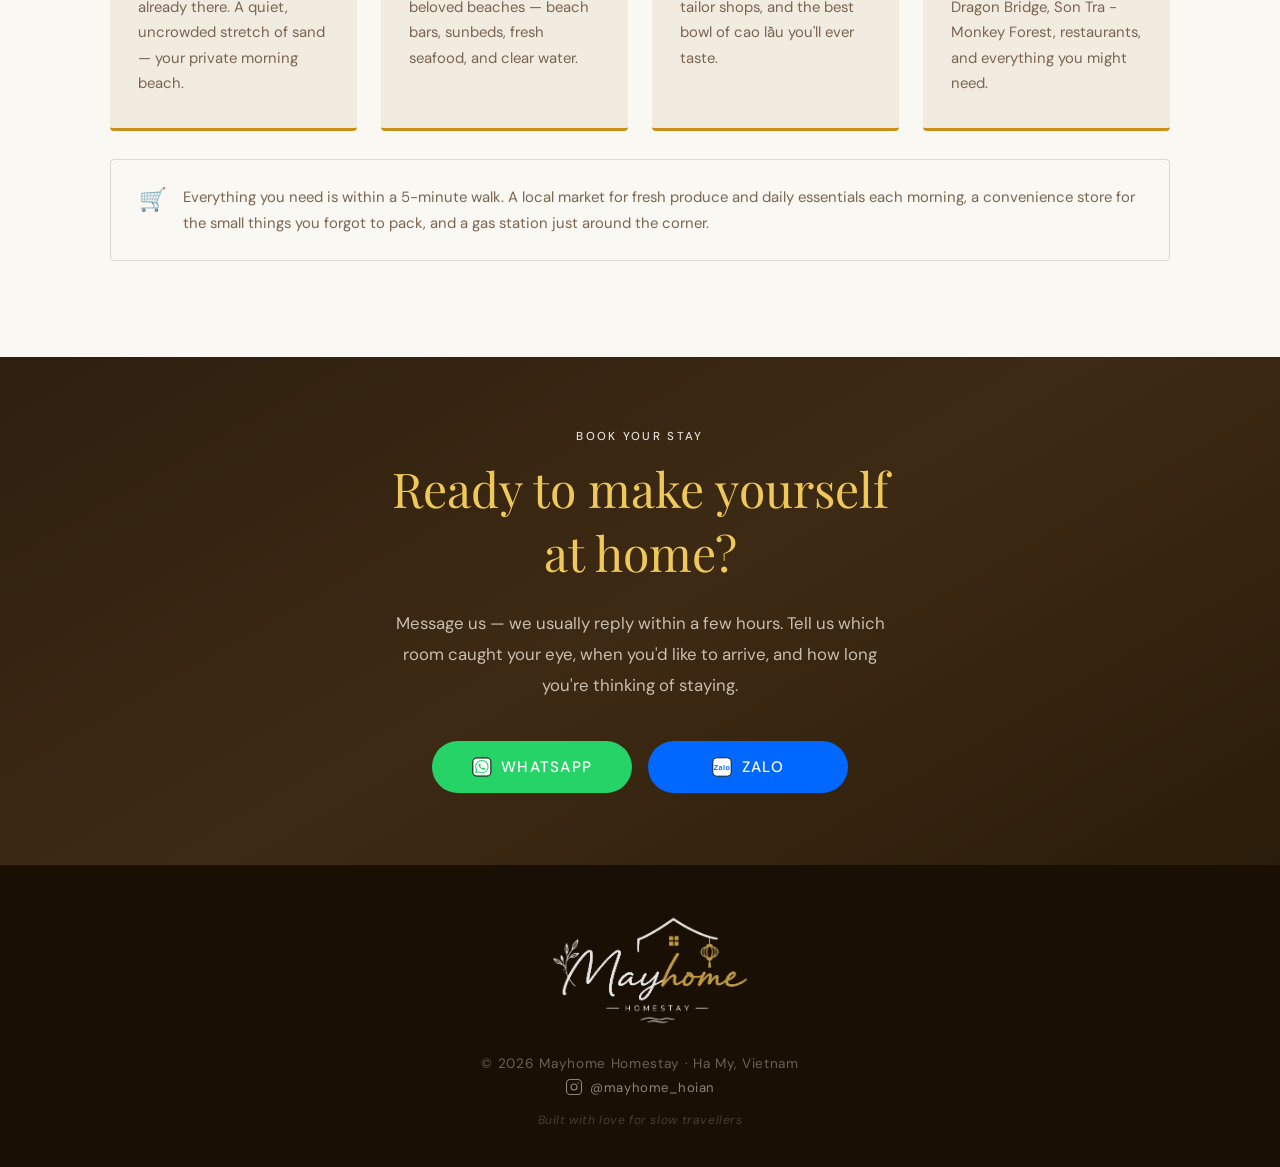
==== commit 27ca7a54: "Speed up hero image load and clean up hero text styling - Preload and immediately show hero-1.jpg in" ====
--- a/index.html
+++ b/index.html
@@ -15,6 +15,7 @@
   <meta property="og:type" content="website" />
   <meta name="twitter:card" content="summary_large_image" />
   <meta name="twitter:image" content="https://www.may-home.vn/media/social_banner/mayhome-social-banner.jpg" />
+  <link rel="preload" as="image" href="media/hero/hero-1.jpg" fetchpriority="high" />
   <link rel="preconnect" href="https://fonts.googleapis.com" />
   <link href="https://fonts.googleapis.com/css2?family=Playfair+Display:ital,wght@0,400;0,600;1,400;1,700&family=DM+Sans:ital,wght@0,300;0,400;0,500;1,300&display=swap" rel="stylesheet" />
   <link rel="stylesheet" href="style.css" />
@@ -89,7 +90,7 @@
     <div class="hero-content">
       <h1 class="sr-only">Mayhome Homestay — Private Rooms Between Da Nang and Hoi An, Vietnam</h1>
       <img src="media/logo/yellow_logo_transparent.png" alt="Mayhome Homestay" class="hero-logo" />
-      <p data-i18n="hero.desc">A cozy homestay for monthly stays between old Hội An and vibrant Đà Nẵng, beside the sea.</p>
+      <p data-i18n="hero.desc">A cozy homestay for monthly stays between old Hội An<br>and vibrant Đà Nẵng, beside the sea.</p>
       <div class="hero-ctas">
         <a href="#rooms" class="btn" data-i18n="hero.cta1">Discover Rooms</a>
         <a href="#contact" class="btn btn-ghost" data-i18n="hero.cta2">Get in Touch</a>
--- a/style.css
+++ b/style.css
@@ -259,7 +259,6 @@
   font-family: 'Playfair Display', serif;
   font-size: clamp(1.05rem, 2.6vw, 1.3rem);
   font-weight: 400;
-  font-style: italic;
   line-height: 1.7;
   margin-bottom: 2.5rem;
   opacity: 0.9;
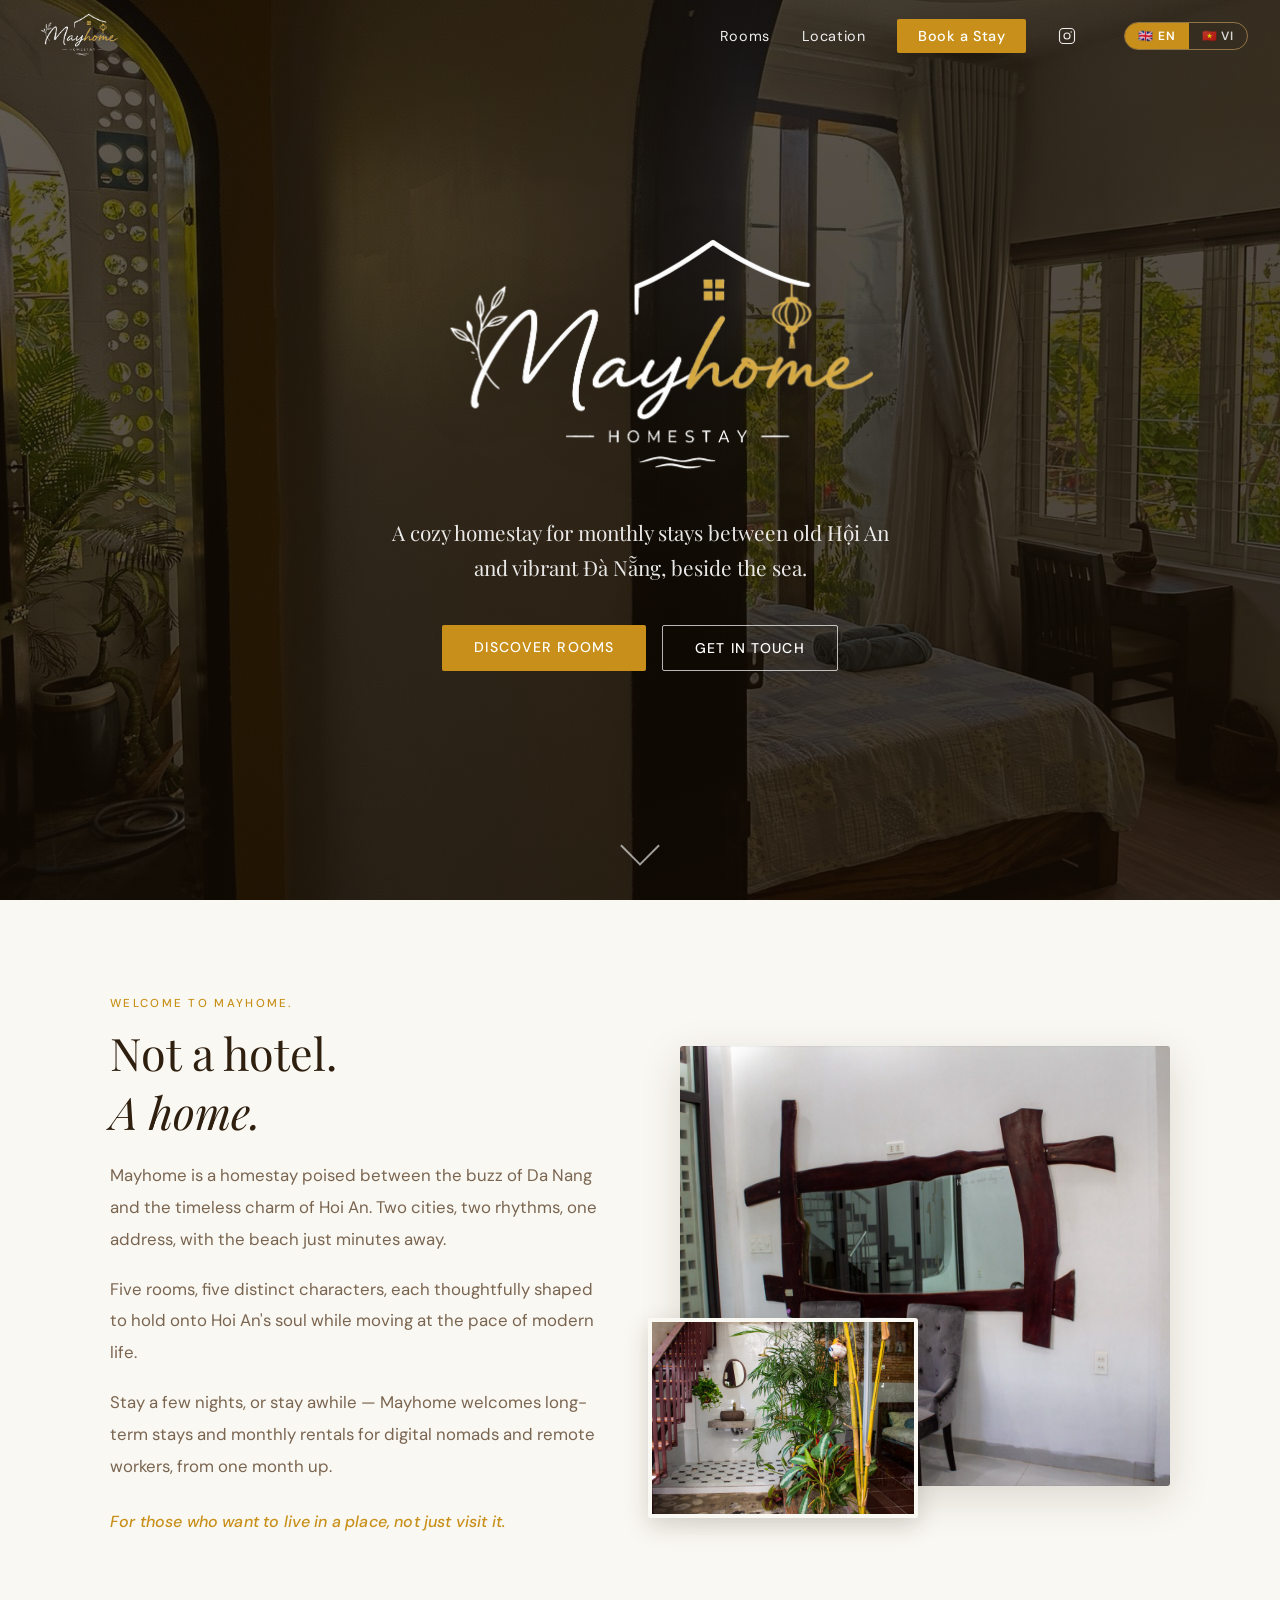
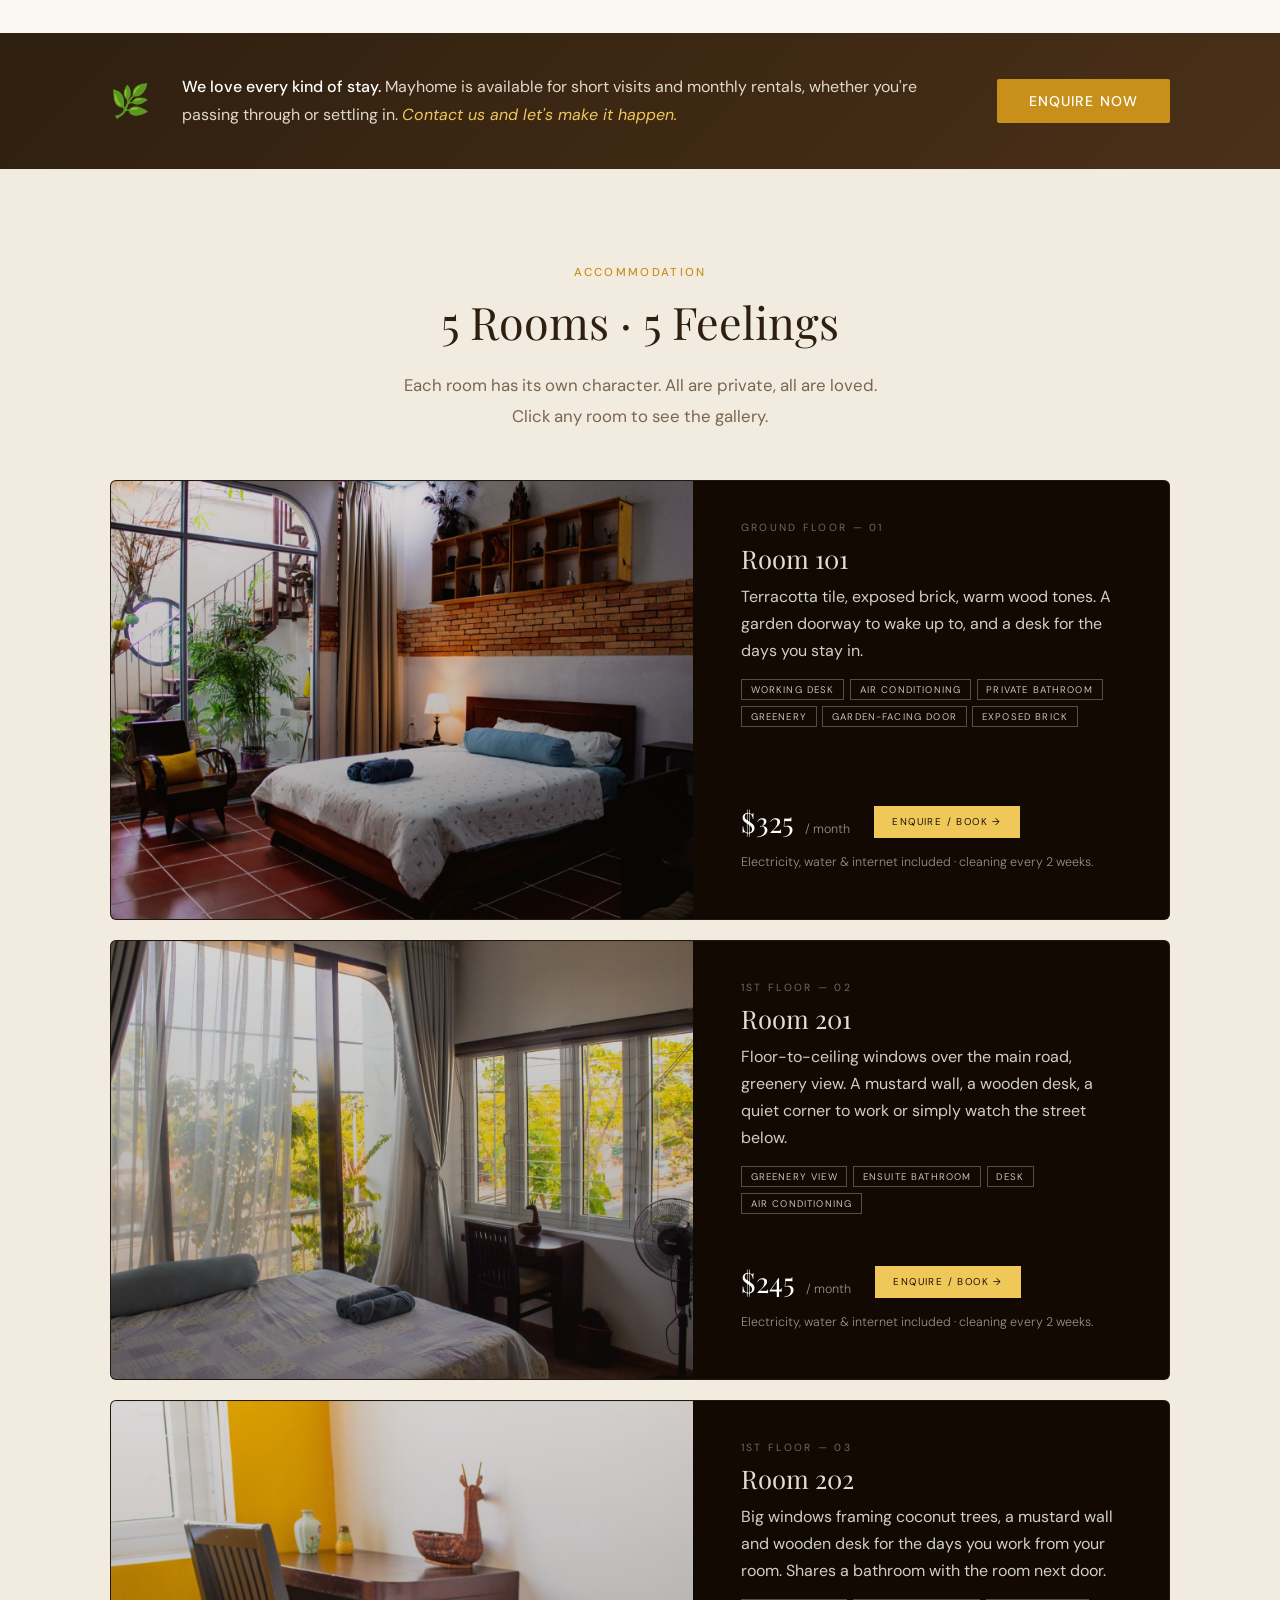
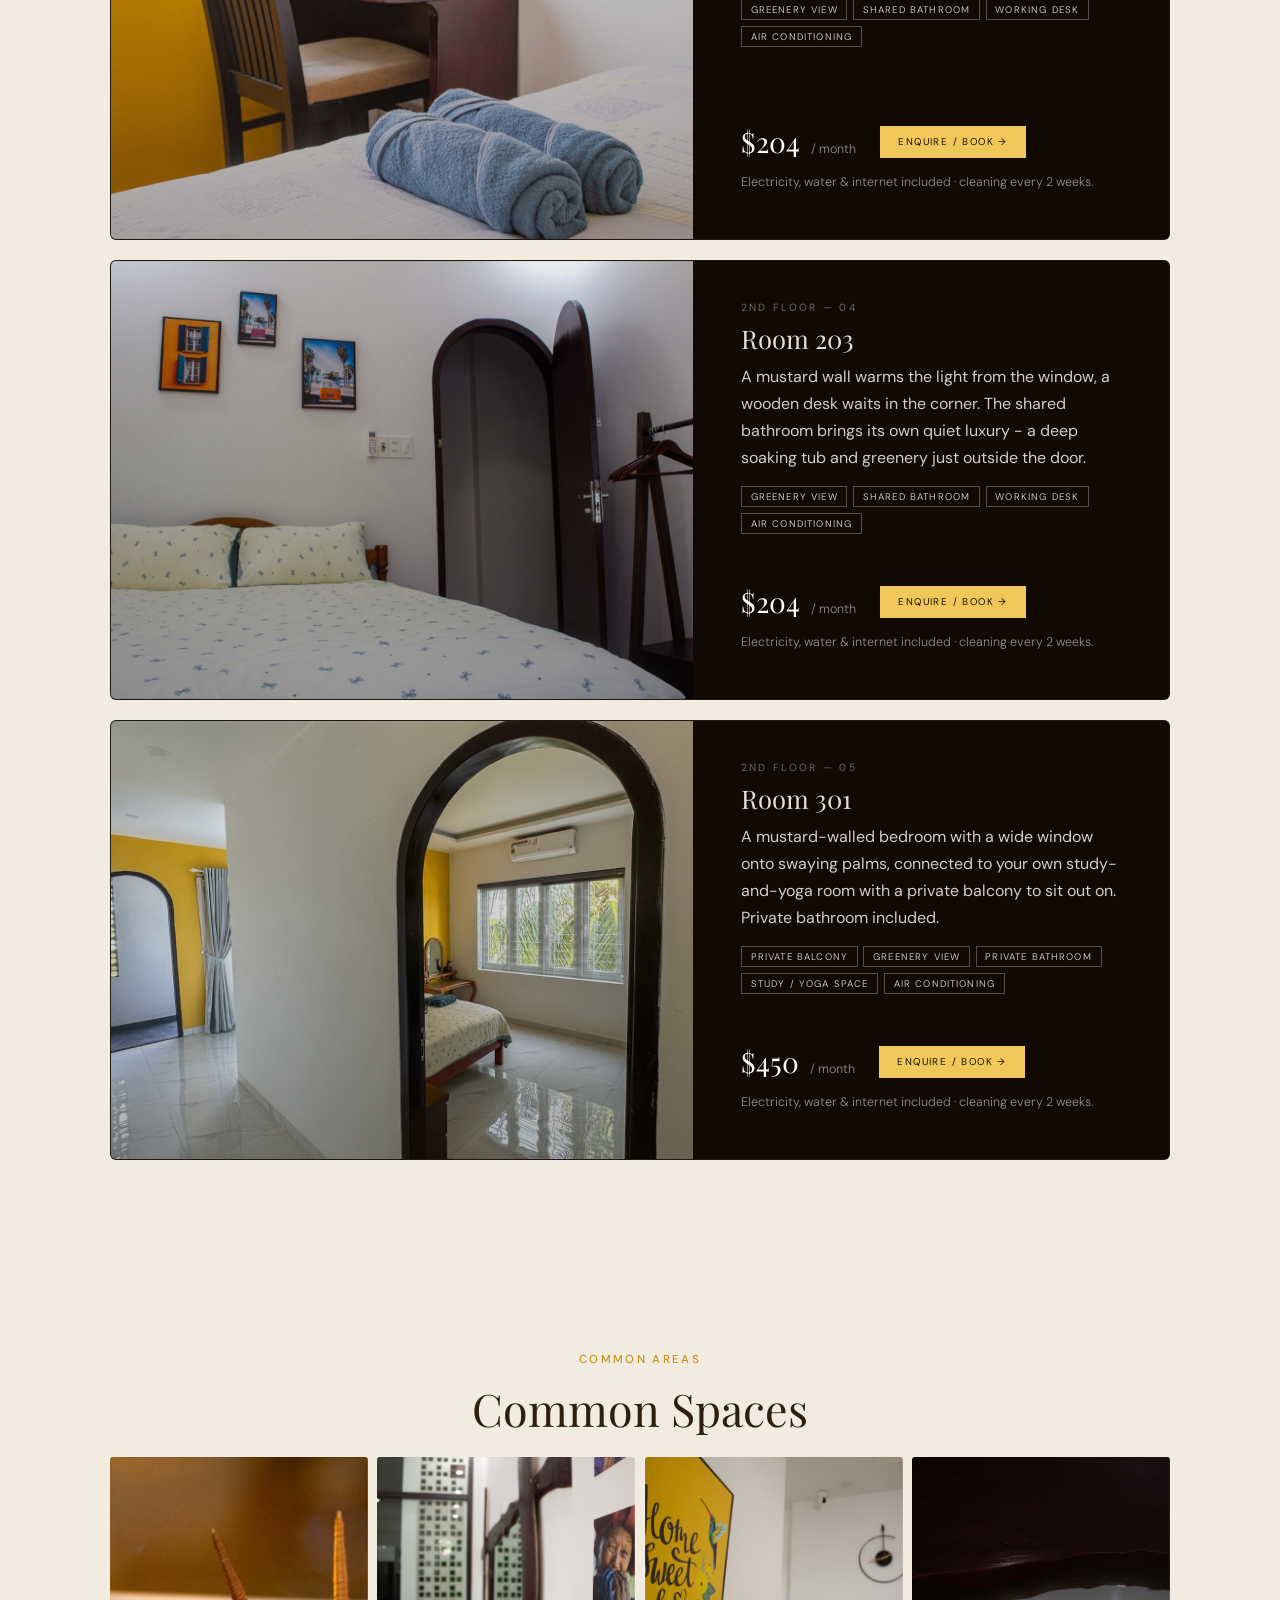
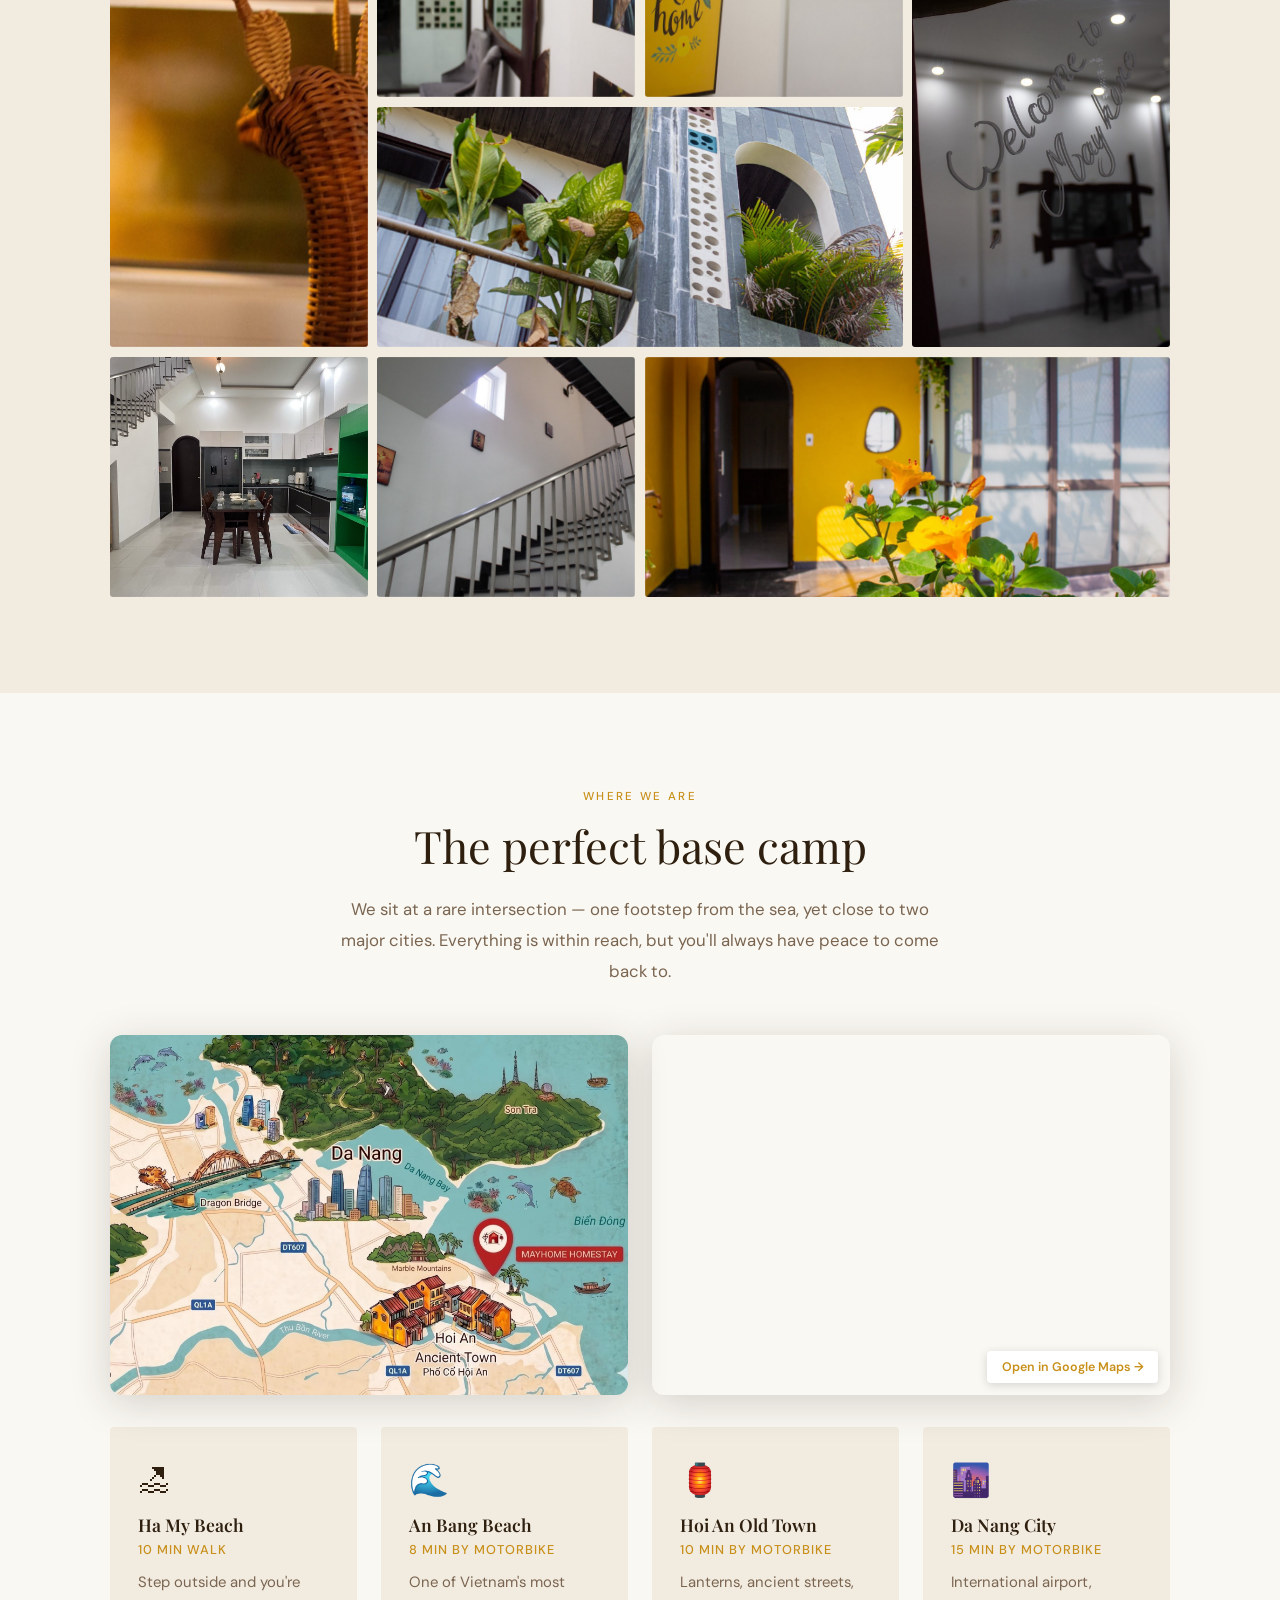
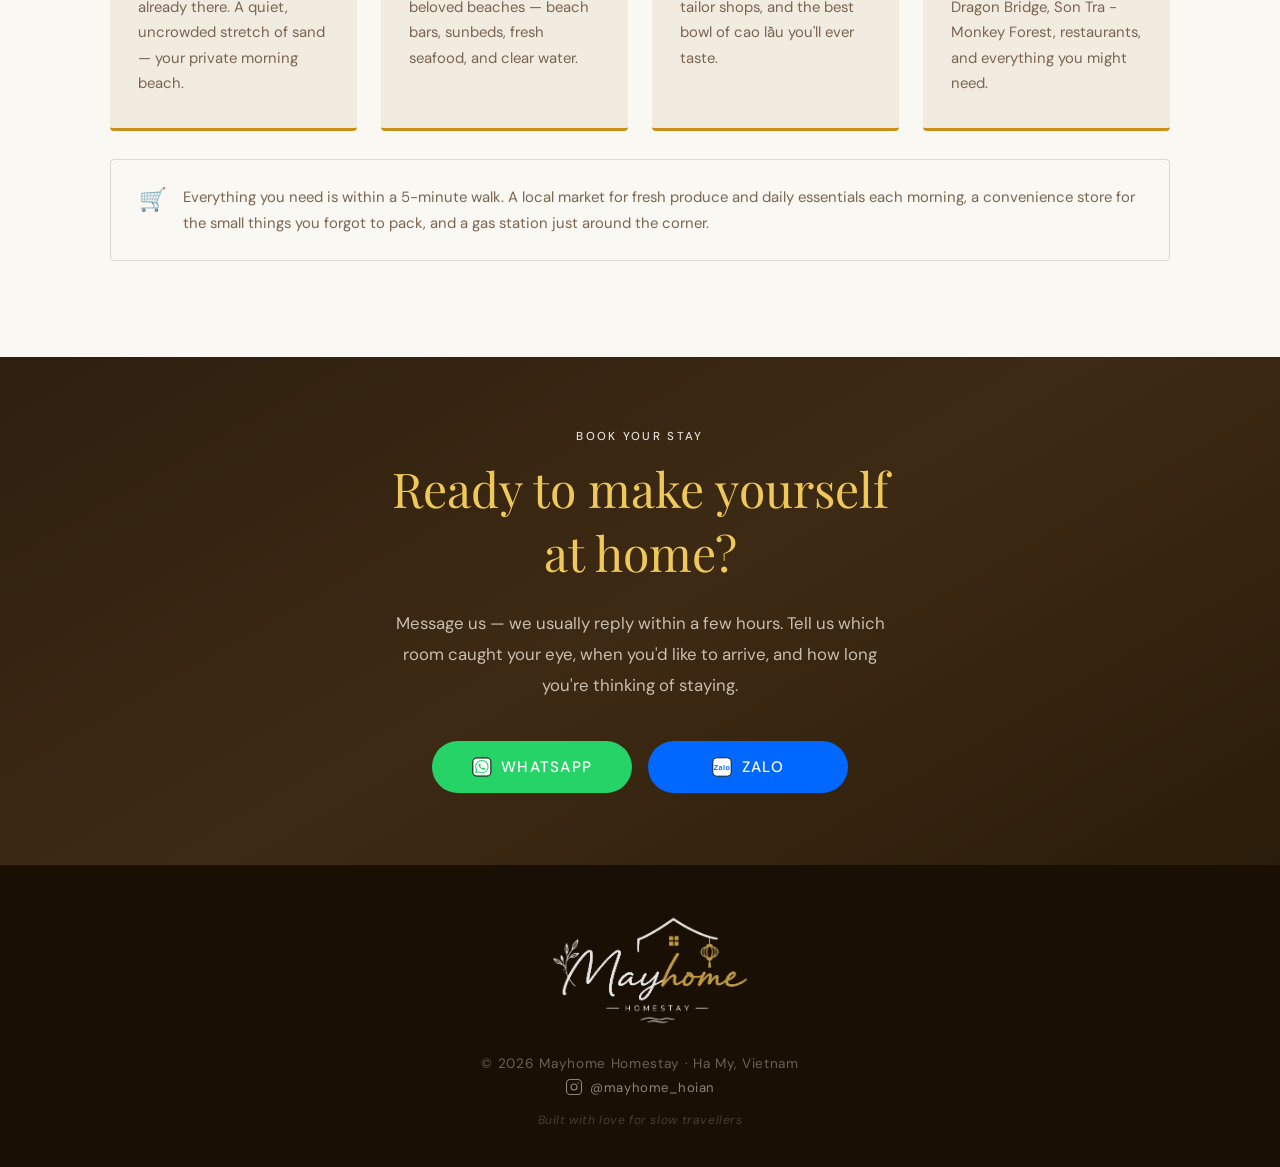
==== commit e8ff00f9: "Remove first hero photo from the slideshow hero-2.jpg is now the photo shown (and preloaded) first. " ====
--- a/index.html
+++ b/index.html
@@ -15,7 +15,7 @@
   <meta property="og:type" content="website" />
   <meta name="twitter:card" content="summary_large_image" />
   <meta name="twitter:image" content="https://www.may-home.vn/media/social_banner/mayhome-social-banner.jpg" />
-  <link rel="preload" as="image" href="media/hero/hero-1.jpg" fetchpriority="high" />
+  <link rel="preload" as="image" href="media/hero/hero-2.jpg" fetchpriority="high" />
   <link rel="preconnect" href="https://fonts.googleapis.com" />
   <link href="https://fonts.googleapis.com/css2?family=Playfair+Display:ital,wght@0,400;0,600;1,400;1,700&family=DM+Sans:ital,wght@0,300;0,400;0,500;1,300&display=swap" rel="stylesheet" />
   <link rel="stylesheet" href="style.css" />
